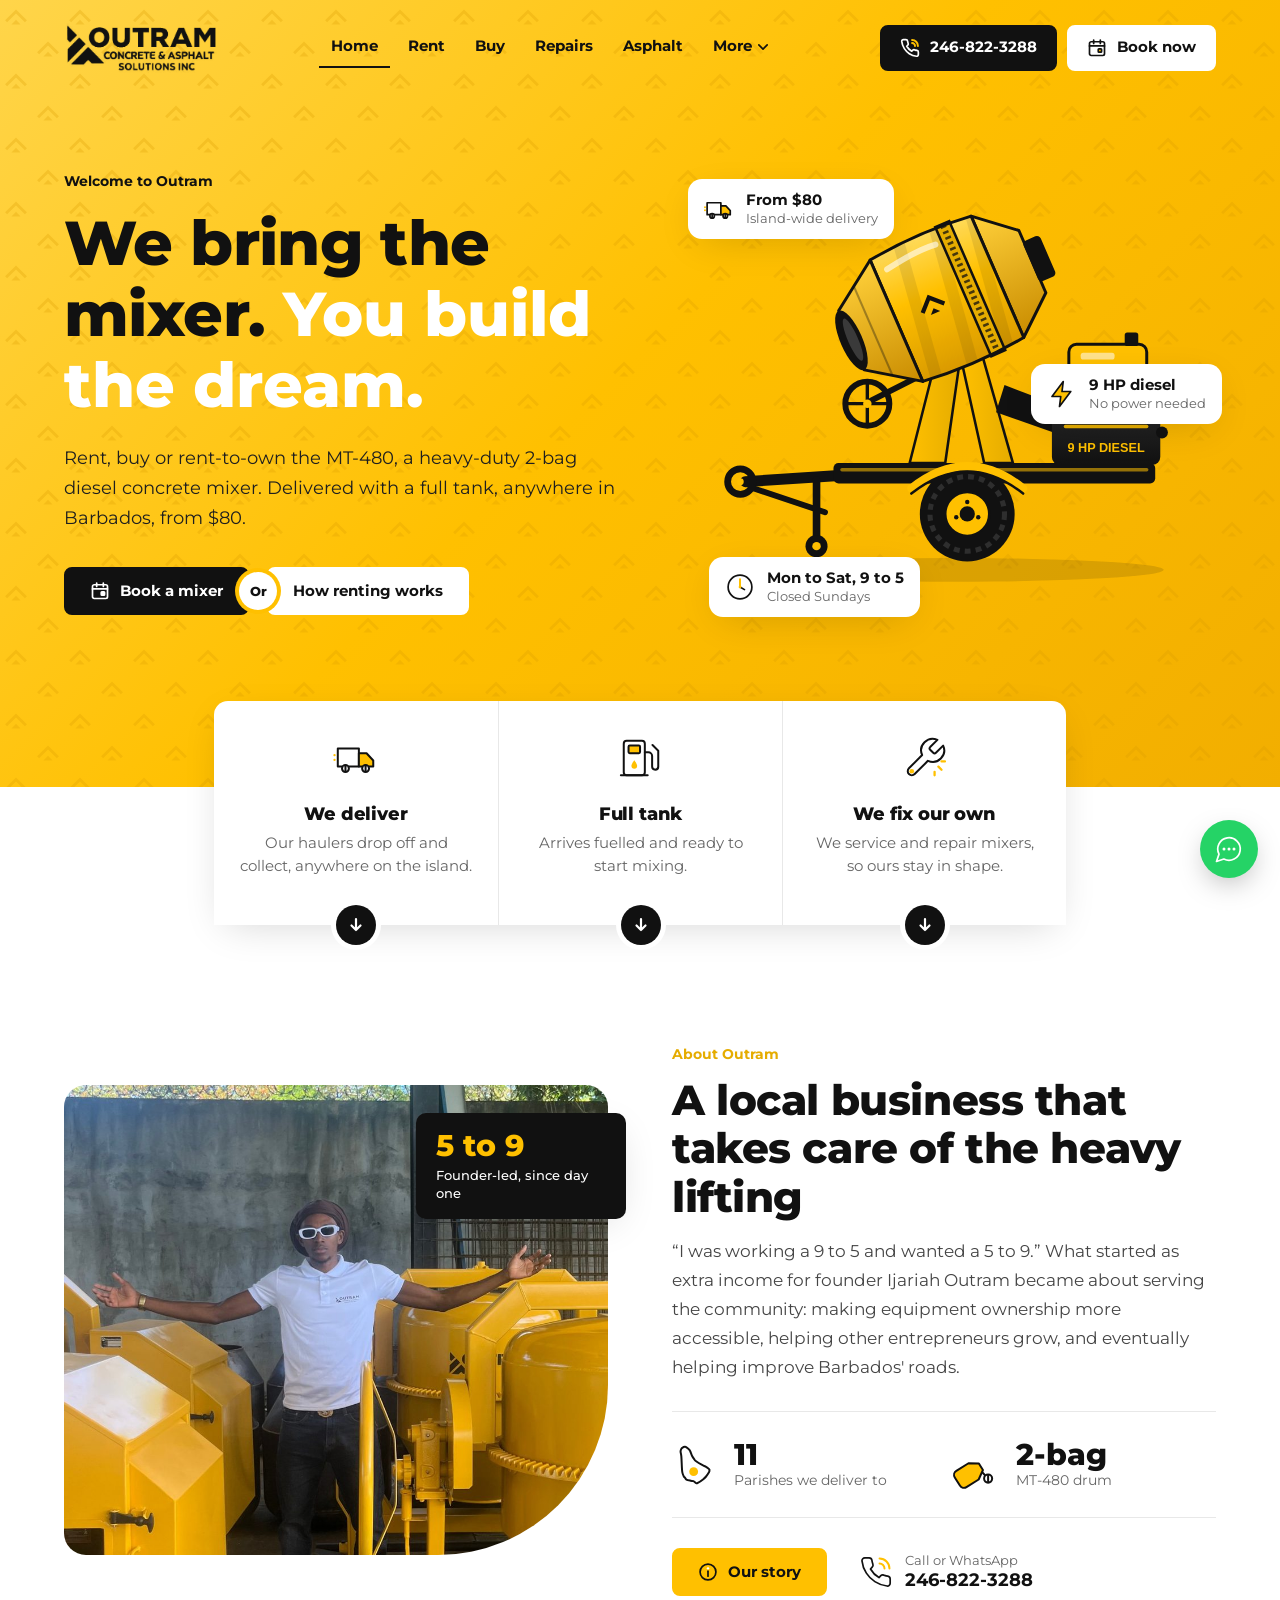
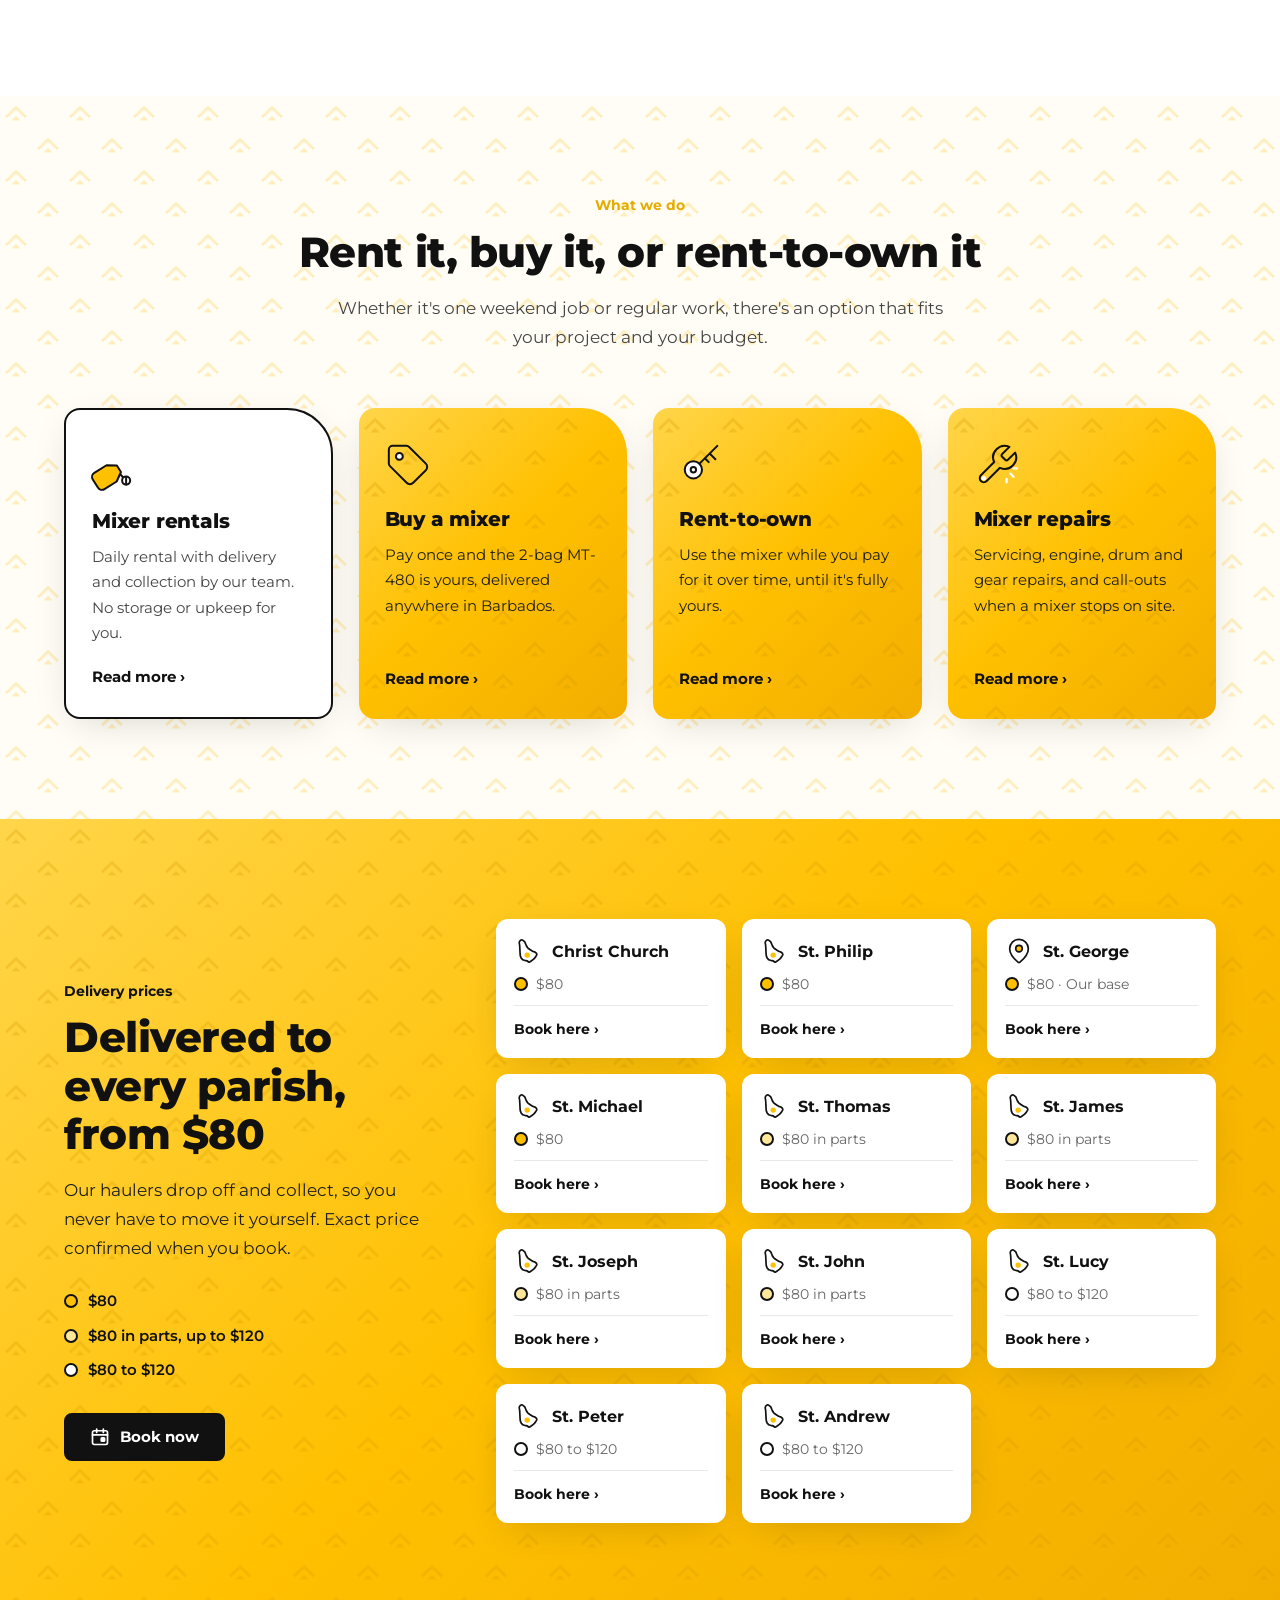
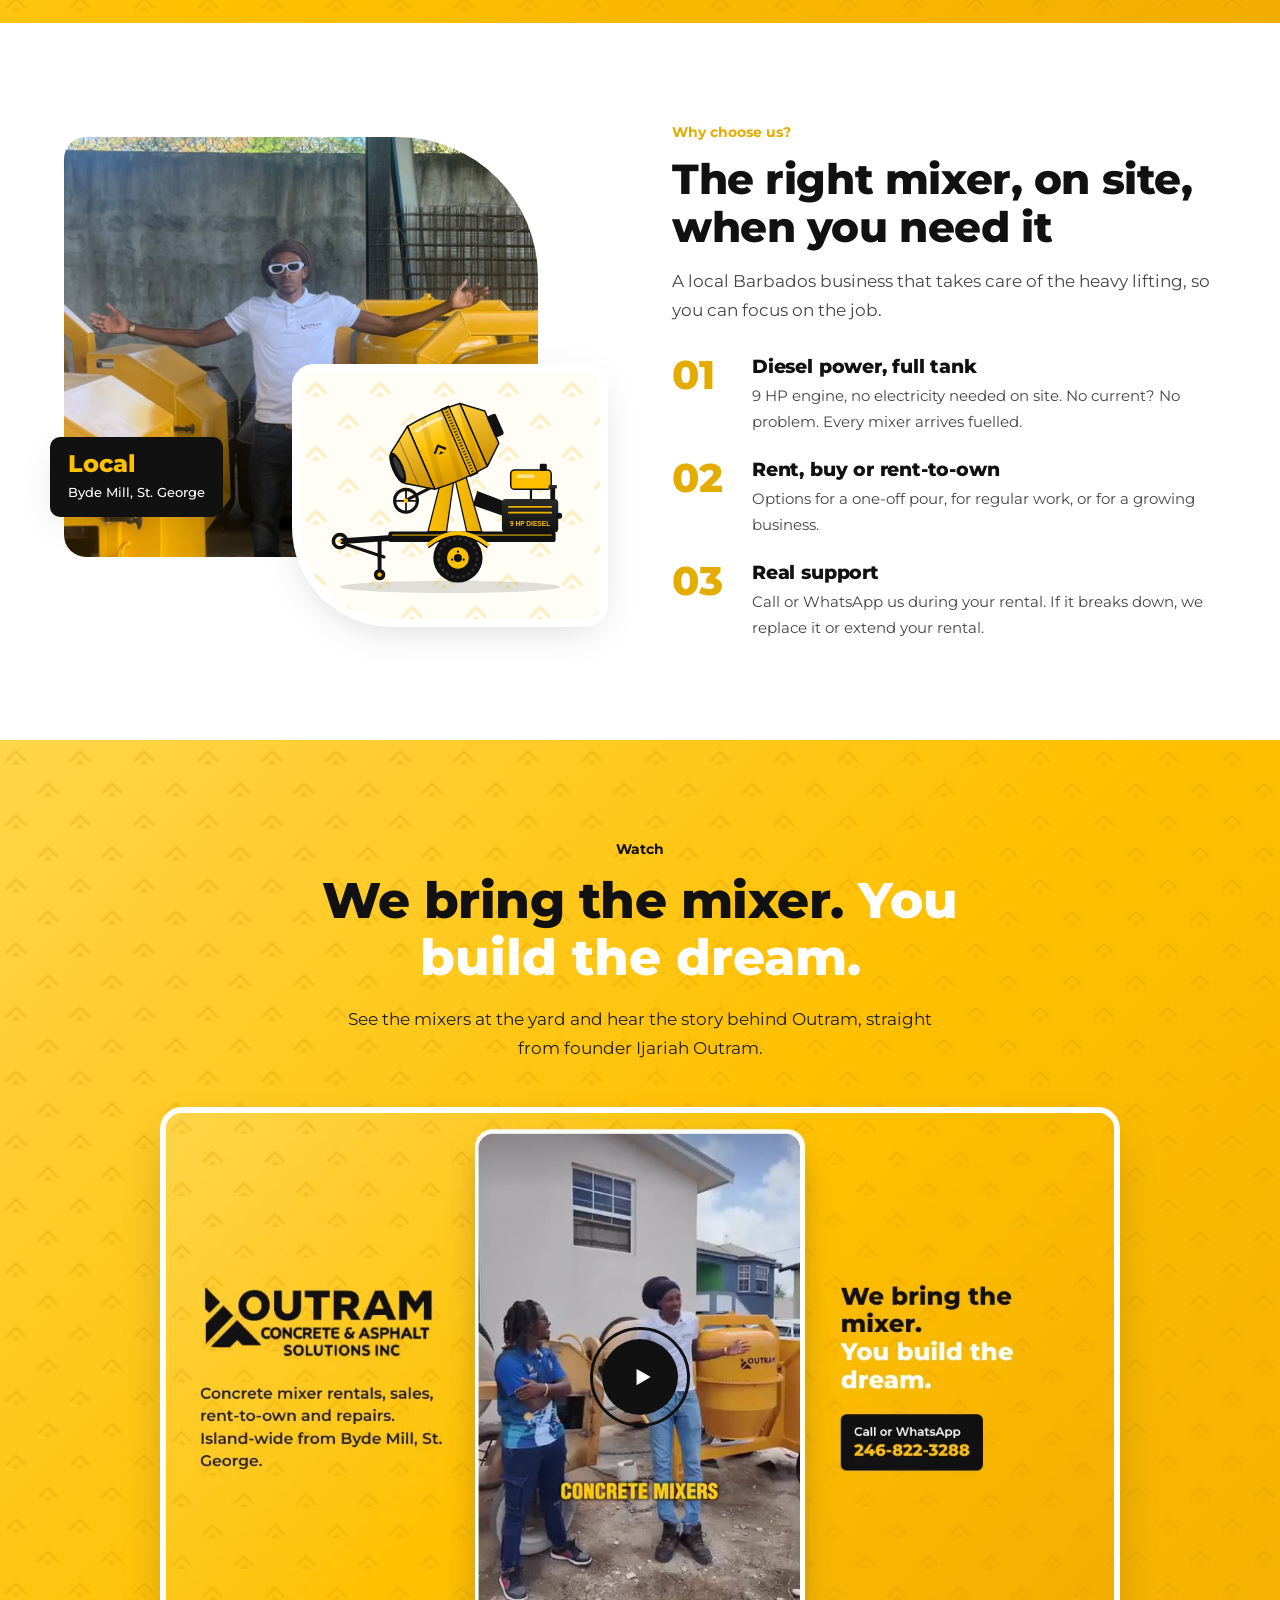
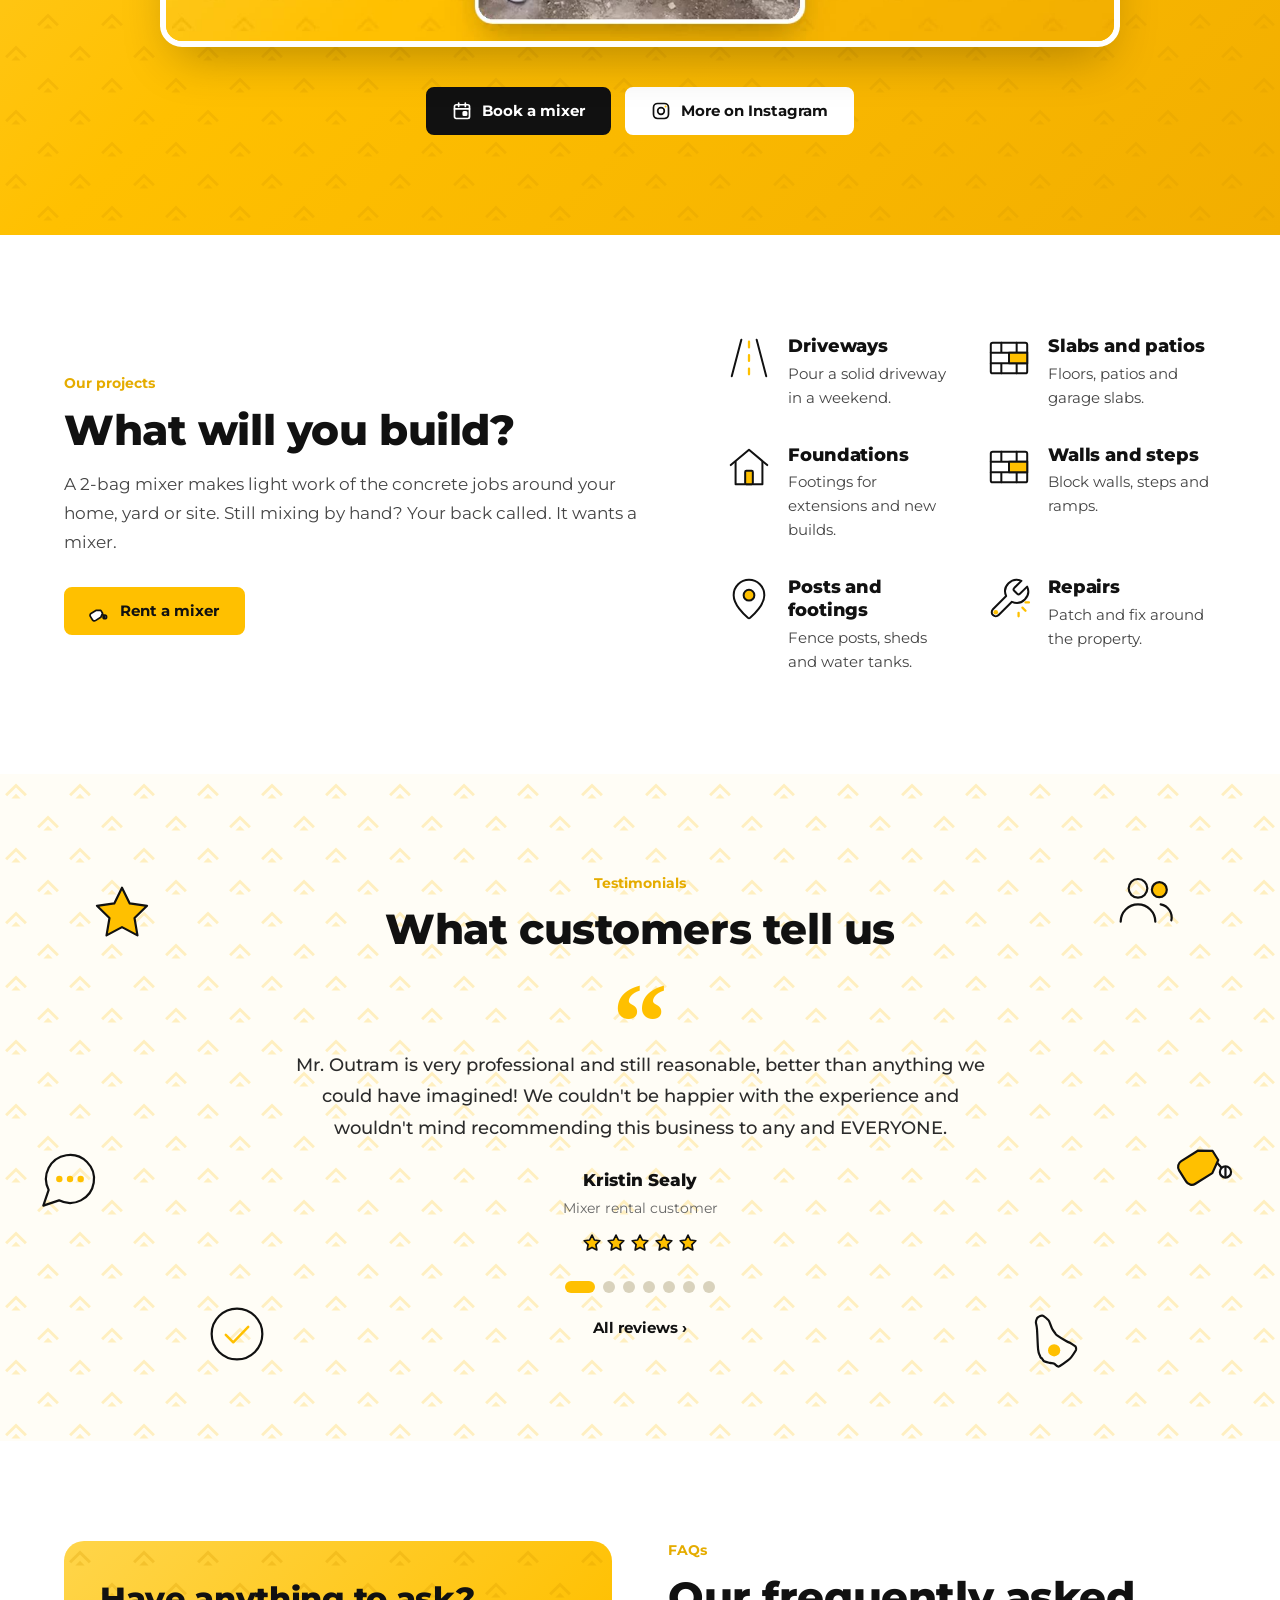
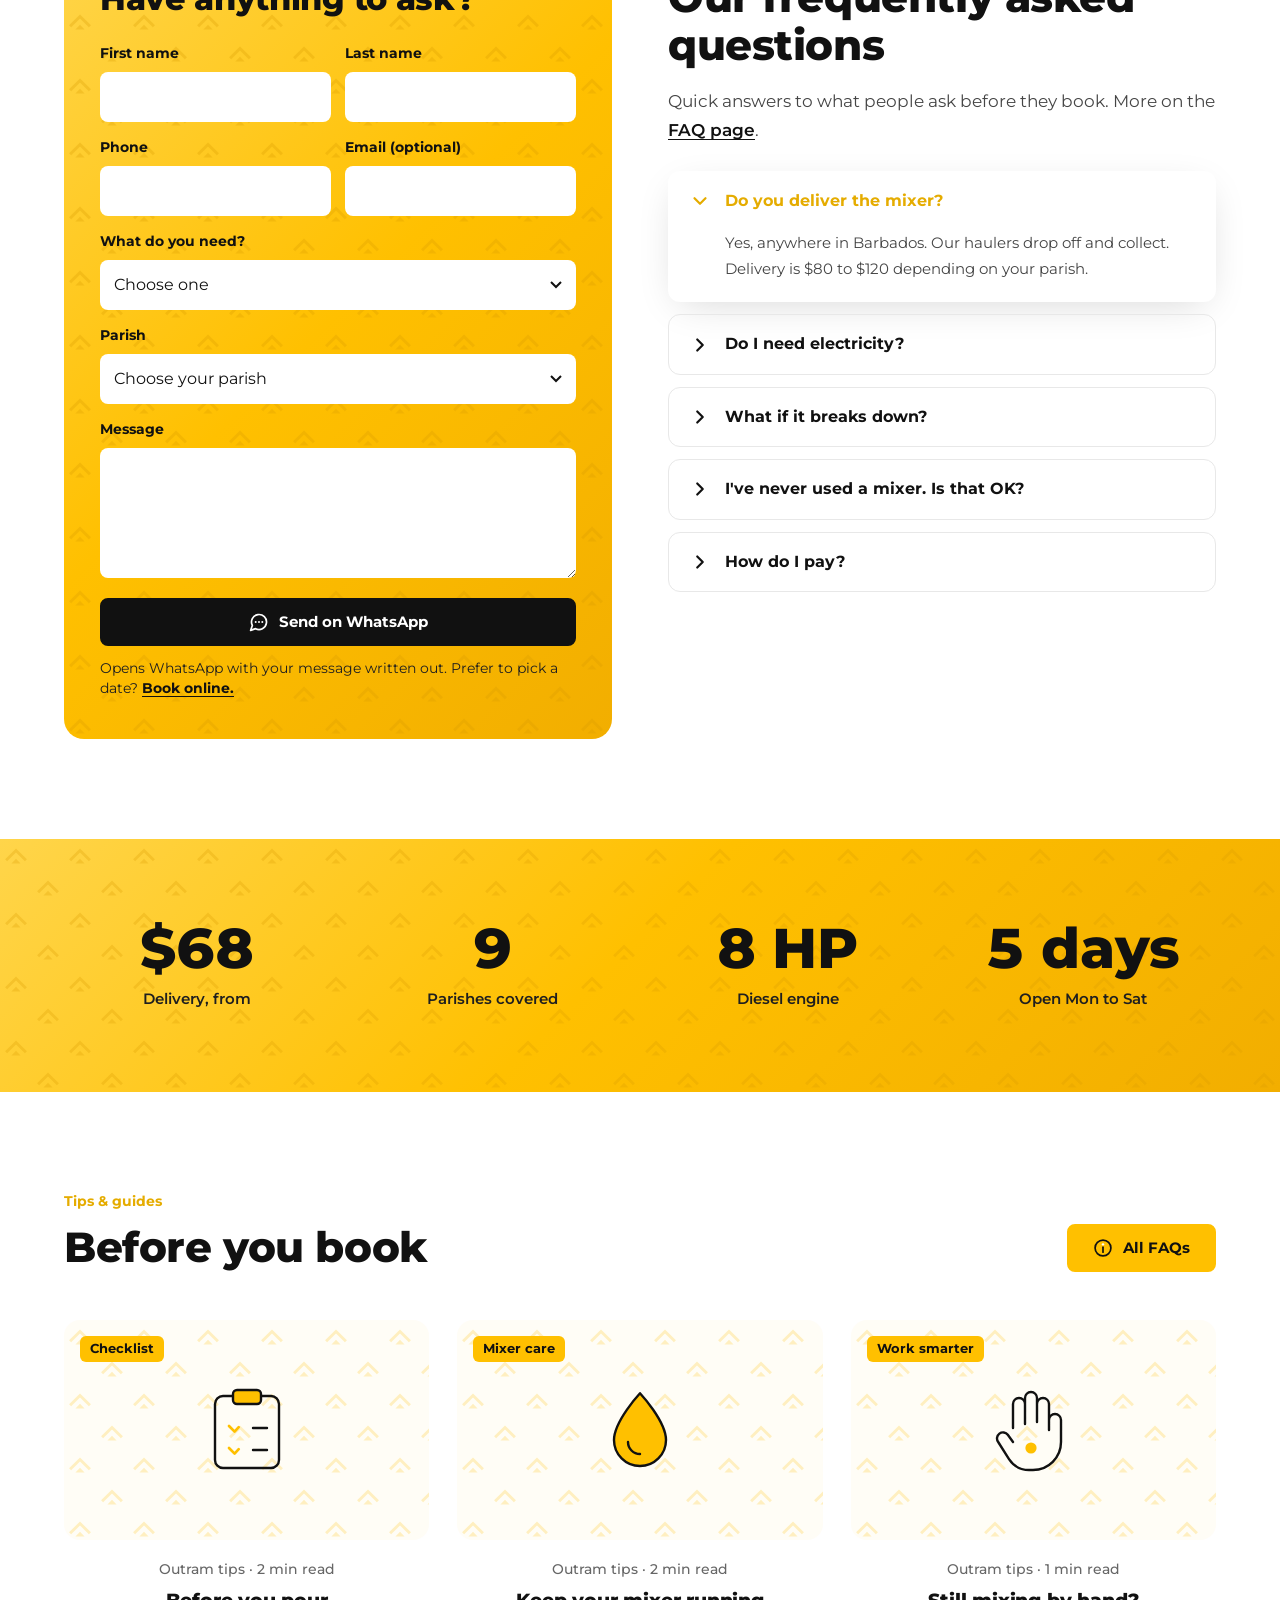
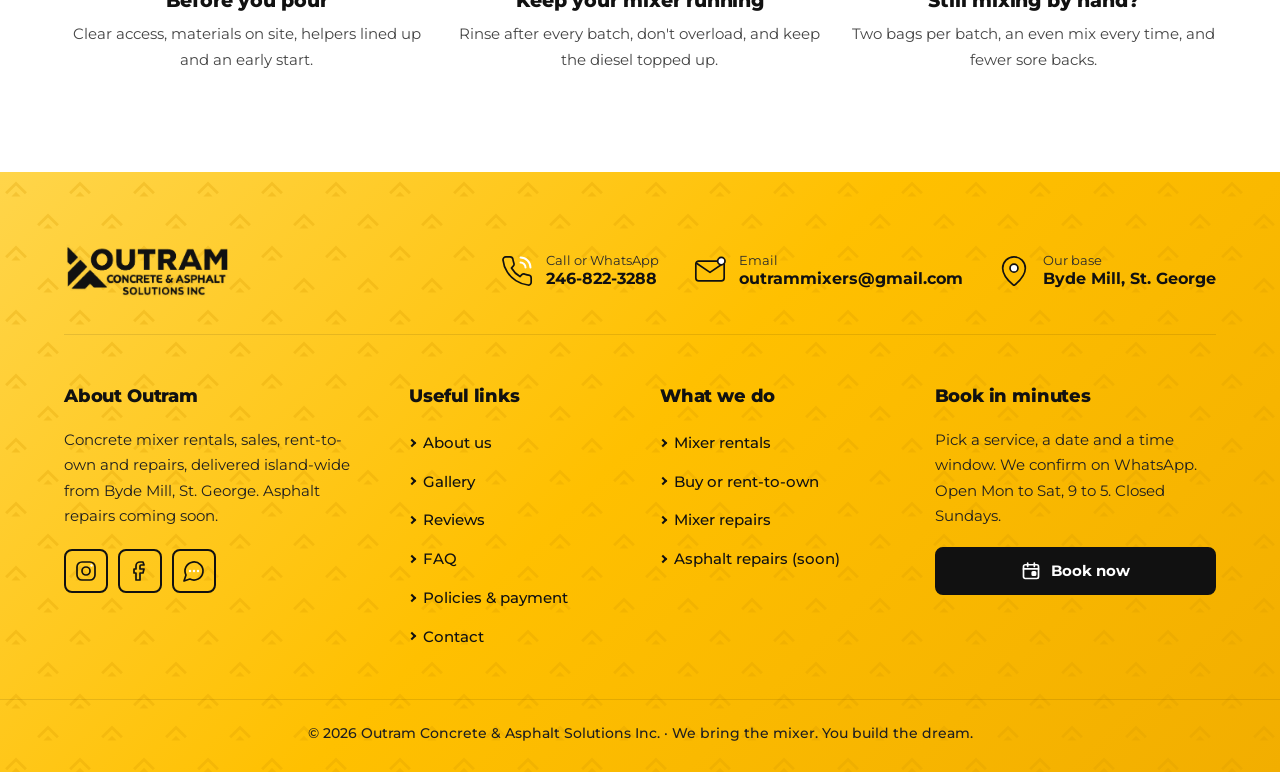
==== index.html @ df90be8c "Remove tab labels from homepage service cards Co-Authored-By: Claude Opus 5.5 <noreply@anthropic.com" ====
<!DOCTYPE html>
<html lang="en">
<head>
<meta charset="utf-8">
<meta name="viewport" content="width=device-width, initial-scale=1">
<title>Outram Concrete &amp; Asphalt Solutions | Concrete mixer rentals in Barbados</title>
<meta name="description" content="Rent, buy or rent-to-own a 2-bag 9 HP diesel concrete mixer, delivered anywhere in Barbados from $80. Mixer repairs and call-outs. Book online or WhatsApp 246-822-3288.">
<meta property="og:title" content="Outram Concrete &amp; Asphalt Solutions | Concrete mixer rentals in Barbados">
<meta property="og:description" content="Rent, buy or rent-to-own a 2-bag 9 HP diesel concrete mixer, delivered anywhere in Barbados from $80. Mixer repairs and call-outs. Book online or WhatsApp 246-822-3288.">
<meta property="og:type" content="website">
<meta property="og:image" content="founder.jpg">
<meta name="theme-color" content="#FFC000">
<link rel="icon" href="logo.png">
<link rel="preconnect" href="https://fonts.googleapis.com">
<link rel="preconnect" href="https://fonts.gstatic.com" crossorigin>
<link rel="stylesheet" href="https://fonts.googleapis.com/css2?family=Montserrat:wght@400;500;600;700;800&amp;display=swap">
<link rel="stylesheet" href="styles.css">
<script>document.documentElement.className+=" js";</script>
<script type="application/ld+json">{"@context": "https://schema.org", "@type": "LocalBusiness", "name": "Outram Concrete & Asphalt Solutions Inc", "alternateName": "Outram Mixer Rentals", "slogan": "We bring the mixer. You build the dream.", "founder": {"@type": "Person", "name": "Ijariah Outram"}, "description": "Outram Concrete & Asphalt Solutions Inc is a Barbados-based construction equipment company specialising in equipment sales, rentals, repairs and flexible rent-to-own opportunities.", "image": "founder.jpg", "logo": "logo.png", "telephone": "+1-246-822-3288", "email": "outrammixers@gmail.com", "address": {"@type": "PostalAddress", "streetAddress": "Byde Mill", "addressLocality": "St. George", "addressCountry": "BB"}, "openingHours": "Mo-Sa 09:00-17:00", "areaServed": {"@type": "Country", "name": "Barbados"}, "sameAs": ["https://www.instagram.com/outramconcreteandasphalt/", "https://www.facebook.com/p/Outram-Mixer-RentalsOutram-Mixer-Rentals-61550257255957/"]}</script>
</head>
<body>
<a class="skip" href="#main">Skip to content</a>
<header class="site-header">
  <div class="wrap">
    <a class="brand" href="index.html" aria-label="Outram Concrete &amp; Asphalt Solutions Inc, home">
      <img class="logo-gold" src="logo-black.png" width="811" height="282" alt="Outram Concrete &amp; Asphalt Solutions Inc">
      <img class="logo-white" src="logo-dark.png" width="811" height="282" alt="Outram Concrete &amp; Asphalt Solutions Inc">
    </a>
    <nav class="nav" id="site-nav" aria-label="Main">
      <ul>
        <li><a class="nav-link" href="index.html" aria-current="page">Home</a></li><li><a class="nav-link" href="rent.html">Rent</a></li><li><a class="nav-link" href="buy.html">Buy</a></li><li><a class="nav-link" href="maintenance.html">Repairs</a></li><li><a class="nav-link" href="pothole-repair.html">Asphalt</a></li><li><button class="nav-link more-btn" type="button" aria-expanded="false" aria-controls="more-menu">More <svg class="chev" viewBox="0 0 12 8" aria-hidden="true"><path d="M1 1.5l5 5 5-5" fill="none" stroke="currentColor" stroke-width="2" stroke-linecap="round" stroke-linejoin="round"/></svg></button><div class="dropdown" id="more-menu" hidden><a href="about.html">About us</a><a href="gallery.html">Gallery</a><a href="reviews.html">Reviews</a><a href="faq.html">FAQ</a><a href="policies.html">Policies &amp; payment</a><a href="contact.html">Contact</a></div></li>
      </ul>
    </nav>
    <div class="head-actions">
      <a class="btn btn-black btn-phone" href="tel:+12468223288" aria-label="Call 246-822-3288"><svg class="ai" viewBox="0 0 24 24" aria-hidden="true"><g class="a-ring"><path class="o" d="M22 16.9v3a2 2 0 0 1-2.2 2 19.8 19.8 0 0 1-8.6-3.1 19.5 19.5 0 0 1-6-6 19.8 19.8 0 0 1-3.1-8.7A2 2 0 0 1 4.1 2h3a2 2 0 0 1 2 1.7c.1 1 .4 1.9.7 2.8a2 2 0 0 1-.5 2.1L8.1 9.9a16 16 0 0 0 6 6l1.3-1.3a2 2 0 0 1 2.1-.4c.9.3 1.8.6 2.8.7a2 2 0 0 1 1.7 2z"/></g><path class="ys a-wave" d="M14.5 2.5a7 7 0 0 1 7 7M14.5 6a3.5 3.5 0 0 1 3.5 3.5"/></svg><span class="txt">246-822-3288</span></a>
      <a class="btn btn-white btn-book" href="booking.html"><svg class="ai" viewBox="0 0 24 24" aria-hidden="true"><rect class="o" x="3" y="4.5" width="18" height="16.5" rx="2"/><path class="o" d="M3 9.5h18M8 2.5v4M16 2.5v4"/><rect class="y a-pop" x="13.5" y="13" width="4" height="4" rx=".8"/></svg>Book now</a>
      <button class="burger" id="burger" type="button" aria-expanded="false" aria-controls="site-nav" aria-label="Open menu"><span></span><span></span><span></span></button>
    </div>
  </div>
</header>
<main id="main">

<section class="hero gold-surface">
  <div class="wrap hero-grid">
    <div>
      <span class="eyebrow">Welcome to Outram</span>
      <h1>We bring the mixer. <span class="white">You build the dream.</span></h1>
      <p class="lead">Rent, buy or rent-to-own the MT-480, a heavy-duty 2-bag diesel concrete mixer. Delivered with a full tank, anywhere in Barbados, from $80.</p>
      <div class="or-pair">
        <a class="btn btn-black" href="booking.html"><svg class="ai" viewBox="0 0 24 24" aria-hidden="true"><rect class="o" x="3" y="4.5" width="18" height="16.5" rx="2"/><path class="o" d="M3 9.5h18M8 2.5v4M16 2.5v4"/><rect class="y a-pop" x="13.5" y="13" width="4" height="4" rx=".8"/></svg>Book a mixer</a>
        <span class="or" aria-hidden="true">Or</span>
        <a class="btn btn-white" href="rent.html">How renting works</a>
      </div>
    </div>
    <div class="hero-art">
      <img class="art" src="mixer.svg" width="600" height="480" alt="Illustration of the yellow MT-480 two-bag diesel concrete mixer on its trailer">
      <div class="float-card fc1 on-white"><svg class="ai" viewBox="0 0 24 24" aria-hidden="true"><path class="o" d="M2.5 7h11v9.5h-11z"/><path class="y" d="M13.5 9.5h4l3.5 3.8v3.2h-7.5z"/><g class="a-spin"><circle class="o w" cx="6.5" cy="17.5" r="1.8"/><path class="o" d="M6.5 16.3v2.4000000000000004"/></g><g class="a-spin"><circle class="o w" cx="17" cy="17.5" r="1.8"/><path class="o" d="M17 16.3v2.4000000000000004"/></g><path class="ys a-speed" d="M.8 10.5h-.01M.8 13h-.01"/></svg><span><b>From $80</b><small>Island-wide delivery</small></span></div>
      <div class="float-card fc2 on-white"><svg class="ai" viewBox="0 0 24 24" aria-hidden="true"><path class="y a-flash" d="M13 2L4 14h7l-1 8 9-12h-7z"/></svg><span><b>9 HP diesel</b><small>No power needed</small></span></div>
      <div class="float-card fc3 on-white"><svg class="ai" viewBox="0 0 24 24" aria-hidden="true"><circle class="o" cx="12" cy="12" r="9.5"/><path class="ys a-hand" d="M12 12V5.8"/><path class="o a-hour" d="M12 12l3.6 2.1"/><circle class="yd" cx="12" cy="12" r="1.1"/></svg><span><b>Mon to Sat, 9 to 5</b><small>Closed Sundays</small></span></div>
    </div>
  </div>
</section>

<div class="boxes"><div class="boxes-row"><div class="box"><svg class="ai lg" viewBox="0 0 24 24" aria-hidden="true"><path class="o" d="M2.5 7h11v9.5h-11z"/><path class="y" d="M13.5 9.5h4l3.5 3.8v3.2h-7.5z"/><g class="a-spin"><circle class="o w" cx="6.5" cy="17.5" r="1.8"/><path class="o" d="M6.5 16.3v2.4000000000000004"/></g><g class="a-spin"><circle class="o w" cx="17" cy="17.5" r="1.8"/><path class="o" d="M17 16.3v2.4000000000000004"/></g><path class="ys a-speed" d="M.8 10.5h-.01M.8 13h-.01"/></svg><h3>We deliver</h3><p>Our haulers drop off and collect, anywhere on the island.</p><a class="box-arrow" href="#about" aria-label="Read more about Outram"><svg viewBox="0 0 16 16" aria-hidden="true"><path d="M8 2v11M3.5 8.5L8 13l4.5-4.5" fill="none" stroke="#fff" stroke-width="2.2" stroke-linecap="round" stroke-linejoin="round"/></svg></a></div><div class="box"><svg class="ai lg" viewBox="0 0 24 24" aria-hidden="true"><rect class="o" x="3" y="3" width="11" height="18" rx="1.5"/><rect class="y" x="5.5" y="5.5" width="6" height="4" rx=".6"/><path class="o" d="M14 9h1.8a2 2 0 0 1 2 2v5.5a1.6 1.6 0 0 0 3.2 0V8.2l-3-3"/><path class="o" d="M1.5 21h14"/><path class="yd a-drip" d="M8.5 13.2s-1.5 1.9-1.5 2.9a1.5 1.5 0 0 0 3 0c0-1-1.5-2.9-1.5-2.9z"/></svg><h3>Full tank</h3><p>Arrives fuelled and ready to start mixing.</p><a class="box-arrow" href="#about" aria-label="Read more about Outram"><svg viewBox="0 0 16 16" aria-hidden="true"><path d="M8 2v11M3.5 8.5L8 13l4.5-4.5" fill="none" stroke="#fff" stroke-width="2.2" stroke-linecap="round" stroke-linejoin="round"/></svg></a></div><div class="box"><svg class="ai lg" viewBox="0 0 24 24" aria-hidden="true"><g class="a-twist"><path class="o" d="M14.7 6.3a1 1 0 0 0 0 1.4l1.6 1.6a1 1 0 0 0 1.4 0l3.77-3.77a6 6 0 0 1-7.94 7.94l-6.91 6.91a2.12 2.12 0 0 1-3-3l6.91-6.91a6 6 0 0 1 7.94-7.94z"/><circle class="yd" cx="5.1" cy="18.9" r="1.2"/></g><path class="ys a-spark" d="M19 16.5l1.6 1.6M20.6 13.8h1.8M17 19.2v1.8"/></svg><h3>We fix our own</h3><p>We service and repair mixers, so ours stay in shape.</p><a class="box-arrow" href="#about" aria-label="Read more about Outram"><svg viewBox="0 0 16 16" aria-hidden="true"><path d="M8 2v11M3.5 8.5L8 13l4.5-4.5" fill="none" stroke="#fff" stroke-width="2.2" stroke-linecap="round" stroke-linejoin="round"/></svg></a></div></div></div>

<section class="section home-about" id="about">
  <div class="wrap split">
    <div class="photo reveal" role="img" aria-label="Founder Ijariah Outram standing between Outram's yellow concrete mixers at the yard">
      <div class="img-label"><span class="big">5 to 9</span><small>Founder-led, since day one</small></div>
    </div>
    <div class="reveal">
      <span class="eyebrow">About Outram</span>
      <h2>A local business that takes care of the heavy lifting</h2>
      <p class="lead">&ldquo;I was working a 9 to 5 and wanted a 5 to 9.&rdquo; What started as extra income for founder Ijariah Outram became about serving the community: making equipment ownership more accessible, helping other entrepreneurs grow, and eventually helping improve Barbados' roads.</p>
      <div class="mini-stats">
        <div class="mini-stat"><svg class="ai lg" viewBox="0 0 24 24" aria-hidden="true"><path class="o" d="M6.07 2.61C5.87 2.69 5.65 2.82 5.45 2.99C5.25 3.15 5.02 3.27 4.86 3.60C4.70 3.93 4.47 4.32 4.47 4.97C4.47 5.62 4.73 5.80 4.87 7.52C5.01 9.23 5.12 13.60 5.30 15.27C5.48 16.93 5.80 17.01 5.96 17.50C6.12 17.99 6.14 18.03 6.27 18.21C6.41 18.39 6.54 18.36 6.75 18.58C6.96 18.81 7.02 19.30 7.52 19.57C8.02 19.84 9.13 20.07 9.74 20.22C10.35 20.36 10.69 20.24 11.17 20.45C11.65 20.66 12.25 21.31 12.63 21.47C13.01 21.62 12.83 21.73 13.45 21.38C14.07 21.04 15.62 19.95 16.33 19.40C17.03 18.86 17.18 18.74 17.67 18.13C18.17 17.53 18.98 16.28 19.29 15.77C19.60 15.26 19.50 15.29 19.53 15.05C19.55 14.80 19.51 14.49 19.44 14.31C19.38 14.13 19.51 14.20 19.16 13.94C18.81 13.68 17.90 13.04 17.36 12.74C16.83 12.44 16.77 12.59 15.95 12.12C15.12 11.64 13.11 10.40 12.41 9.90C11.70 9.40 12.04 9.57 11.72 9.13C11.41 8.70 10.87 8.00 10.50 7.29C10.13 6.57 9.78 5.37 9.52 4.82C9.27 4.27 9.35 4.36 8.99 4.00C8.63 3.64 7.73 2.90 7.35 2.65C6.97 2.39 6.91 2.51 6.70 2.50C6.49 2.49 6.28 2.53 6.07 2.61Z"/><g class="a-pulse"><circle class="yd" cx="11.30" cy="15.48" r="2.3"/></g></svg><div><b>11</b><span>Parishes we deliver to</span></div></div>
        <div class="mini-stat"><svg class="ai lg" viewBox="0 0 24 24" aria-hidden="true"><path class="o" d="M9 15l-3 5.5M13.2 14l3.2 3.6"/><g class="a-churn"><g transform="rotate(-32 11 9.5)"><path class="y" d="M6.5 4.5h7.5l4.5 3v4l-4.5 3H6.5a2.5 2.5 0 0 1-2.5-2.5v-5a2.5 2.5 0 0 1 2.5-2.5z"/></g></g><g class="a-spin"><circle class="o w" cx="17.8" cy="19.1" r="2.1"/><path class="o" d="M17.8 17.6v3"/></g></svg><div><b>2-bag</b><span>MT-480 drum</span></div></div>
      </div>
      <div class="foot-row">
        <a class="btn btn-gold" href="about.html"><svg class="ai" viewBox="0 0 24 24" aria-hidden="true"><circle class="o" cx="12" cy="12" r="9.5"/><path class="o" d="M12 11v6"/><circle class="yd a-pulse" cx="12" cy="7.6" r="1.4"/></svg>Our story</a>
        <a class="call-block" href="https://wa.me/12468223288"><svg class="ai" viewBox="0 0 24 24" aria-hidden="true"><g class="a-ring"><path class="o" d="M22 16.9v3a2 2 0 0 1-2.2 2 19.8 19.8 0 0 1-8.6-3.1 19.5 19.5 0 0 1-6-6 19.8 19.8 0 0 1-3.1-8.7A2 2 0 0 1 4.1 2h3a2 2 0 0 1 2 1.7c.1 1 .4 1.9.7 2.8a2 2 0 0 1-.5 2.1L8.1 9.9a16 16 0 0 0 6 6l1.3-1.3a2 2 0 0 1 2.1-.4c.9.3 1.8.6 2.8.7a2 2 0 0 1 1.7 2z"/></g><path class="ys a-wave" d="M14.5 2.5a7 7 0 0 1 7 7M14.5 6a3.5 3.5 0 0 1 3.5 3.5"/></svg><span><small>Call or WhatsApp</small><b>246-822-3288</b></span></a>
      </div>
    </div>
  </div>
</section>

<section class="section cream">
  <div class="wrap">
    <div class="sec-head reveal">
      <span class="eyebrow">What we do</span>
      <h2>Rent it, buy it, or rent-to-own it</h2>
      <p class="lead">Whether it's one weekend job or regular work, there's an option that fits your project and your budget.</p>
    </div>
    <div class="tcards"><a class="tcard reveal hl" href="rent.html"><div class="tcard-body"><svg class="ai lg" viewBox="0 0 24 24" aria-hidden="true"><path class="o" d="M9 15l-3 5.5M13.2 14l3.2 3.6"/><g class="a-churn"><g transform="rotate(-32 11 9.5)"><path class="y" d="M6.5 4.5h7.5l4.5 3v4l-4.5 3H6.5a2.5 2.5 0 0 1-2.5-2.5v-5a2.5 2.5 0 0 1 2.5-2.5z"/></g></g><g class="a-spin"><circle class="o w" cx="17.8" cy="19.1" r="2.1"/><path class="o" d="M17.8 17.6v3"/></g></svg><h3>Mixer rentals</h3><p>Daily rental with delivery and collection by our team. No storage or upkeep for you.</p><span class="more-link">Read more &rsaquo;</span></div></a><a class="tcard reveal" href="buy.html"><div class="tcard-body gold-surface"><svg class="ai lg" viewBox="0 0 24 24" aria-hidden="true"><g class="a-swing"><path class="o" d="M12.6 2.6A2 2 0 0 0 11.2 2H4a2 2 0 0 0-2 2v7.2a2 2 0 0 0 .6 1.4l8.7 8.7a2.4 2.4 0 0 0 3.4 0l6.6-6.6a2.4 2.4 0 0 0 0-3.4z"/><circle class="y" cx="7.5" cy="7.5" r="1.8"/></g></svg><h3>Buy a mixer</h3><p>Pay once and the 2-bag MT-480 is yours, delivered anywhere in Barbados.</p><span class="more-link">Read more &rsaquo;</span></div></a><a class="tcard reveal" href="buy.html#rto"><div class="tcard-body gold-surface"><svg class="ai lg" viewBox="0 0 24 24" aria-hidden="true"><g class="a-twist"><circle class="y" cx="7.5" cy="14.5" r="4.5"/><circle class="o w" cx="7.5" cy="14.5" r="1.4"/><path class="o" d="M10.7 11.3L20 2M16 6l3 3M13.5 8.5l2 2"/></g></svg><h3>Rent-to-own</h3><p>Use the mixer while you pay for it over time, until it's fully yours.</p><span class="more-link">Read more &rsaquo;</span></div></a><a class="tcard reveal" href="maintenance.html"><div class="tcard-body gold-surface"><svg class="ai lg" viewBox="0 0 24 24" aria-hidden="true"><g class="a-twist"><path class="o" d="M14.7 6.3a1 1 0 0 0 0 1.4l1.6 1.6a1 1 0 0 0 1.4 0l3.77-3.77a6 6 0 0 1-7.94 7.94l-6.91 6.91a2.12 2.12 0 0 1-3-3l6.91-6.91a6 6 0 0 1 7.94-7.94z"/><circle class="yd" cx="5.1" cy="18.9" r="1.2"/></g><path class="ys a-spark" d="M19 16.5l1.6 1.6M20.6 13.8h1.8M17 19.2v1.8"/></svg><h3>Mixer repairs</h3><p>Servicing, engine, drum and gear repairs, and call-outs when a mixer stops on site.</p><span class="more-link">Read more &rsaquo;</span></div></a></div>
  </div>
</section>

<section class="parish-band gold-surface" id="delivery">
  <div class="wrap parish-grid-wrap">
    <div class="reveal">
      <span class="eyebrow">Delivery prices</span>
      <h2>Delivered to every parish, from $80</h2>
      <p class="lead">Our haulers drop off and collect, so you never have to move it yourself. Exact price confirmed when you book.</p>
      <ul class="key">
        <li><span class="dot d80" aria-hidden="true"></span>$80</li>
        <li><span class="dot dparts" aria-hidden="true"></span>$80 in parts, up to $120</li>
        <li><span class="dot dfar" aria-hidden="true"></span>$80 to $120</li>
      </ul>
      <a class="btn btn-black" href="booking.html"><svg class="ai" viewBox="0 0 24 24" aria-hidden="true"><rect class="o" x="3" y="4.5" width="18" height="16.5" rx="2"/><path class="o" d="M3 9.5h18M8 2.5v4M16 2.5v4"/><rect class="y a-pop" x="13.5" y="13" width="4" height="4" rx=".8"/></svg>Book now</a>
    </div>
    <div class="parishes"><div class="parish on-white reveal"><div class="parish-top"><svg class="ai" viewBox="0 0 24 24" aria-hidden="true"><path class="o" d="M6.07 2.61C5.87 2.69 5.65 2.82 5.45 2.99C5.25 3.15 5.02 3.27 4.86 3.60C4.70 3.93 4.47 4.32 4.47 4.97C4.47 5.62 4.73 5.80 4.87 7.52C5.01 9.23 5.12 13.60 5.30 15.27C5.48 16.93 5.80 17.01 5.96 17.50C6.12 17.99 6.14 18.03 6.27 18.21C6.41 18.39 6.54 18.36 6.75 18.58C6.96 18.81 7.02 19.30 7.52 19.57C8.02 19.84 9.13 20.07 9.74 20.22C10.35 20.36 10.69 20.24 11.17 20.45C11.65 20.66 12.25 21.31 12.63 21.47C13.01 21.62 12.83 21.73 13.45 21.38C14.07 21.04 15.62 19.95 16.33 19.40C17.03 18.86 17.18 18.74 17.67 18.13C18.17 17.53 18.98 16.28 19.29 15.77C19.60 15.26 19.50 15.29 19.53 15.05C19.55 14.80 19.51 14.49 19.44 14.31C19.38 14.13 19.51 14.20 19.16 13.94C18.81 13.68 17.90 13.04 17.36 12.74C16.83 12.44 16.77 12.59 15.95 12.12C15.12 11.64 13.11 10.40 12.41 9.90C11.70 9.40 12.04 9.57 11.72 9.13C11.41 8.70 10.87 8.00 10.50 7.29C10.13 6.57 9.78 5.37 9.52 4.82C9.27 4.27 9.35 4.36 8.99 4.00C8.63 3.64 7.73 2.90 7.35 2.65C6.97 2.39 6.91 2.51 6.70 2.50C6.49 2.49 6.28 2.53 6.07 2.61Z"/><g class="a-pulse"><circle class="yd" cx="11.30" cy="15.48" r="2.3"/></g></svg><b>Christ Church</b></div><div class="parish-meta"><span class="dot d80" aria-hidden="true"></span><span>$80</span></div><a href="booking.html?parish=Christ%20Church">Book here &rsaquo;<span class="sr-only"> for Christ Church</span></a></div><div class="parish on-white reveal"><div class="parish-top"><svg class="ai" viewBox="0 0 24 24" aria-hidden="true"><path class="o" d="M6.07 2.61C5.87 2.69 5.65 2.82 5.45 2.99C5.25 3.15 5.02 3.27 4.86 3.60C4.70 3.93 4.47 4.32 4.47 4.97C4.47 5.62 4.73 5.80 4.87 7.52C5.01 9.23 5.12 13.60 5.30 15.27C5.48 16.93 5.80 17.01 5.96 17.50C6.12 17.99 6.14 18.03 6.27 18.21C6.41 18.39 6.54 18.36 6.75 18.58C6.96 18.81 7.02 19.30 7.52 19.57C8.02 19.84 9.13 20.07 9.74 20.22C10.35 20.36 10.69 20.24 11.17 20.45C11.65 20.66 12.25 21.31 12.63 21.47C13.01 21.62 12.83 21.73 13.45 21.38C14.07 21.04 15.62 19.95 16.33 19.40C17.03 18.86 17.18 18.74 17.67 18.13C18.17 17.53 18.98 16.28 19.29 15.77C19.60 15.26 19.50 15.29 19.53 15.05C19.55 14.80 19.51 14.49 19.44 14.31C19.38 14.13 19.51 14.20 19.16 13.94C18.81 13.68 17.90 13.04 17.36 12.74C16.83 12.44 16.77 12.59 15.95 12.12C15.12 11.64 13.11 10.40 12.41 9.90C11.70 9.40 12.04 9.57 11.72 9.13C11.41 8.70 10.87 8.00 10.50 7.29C10.13 6.57 9.78 5.37 9.52 4.82C9.27 4.27 9.35 4.36 8.99 4.00C8.63 3.64 7.73 2.90 7.35 2.65C6.97 2.39 6.91 2.51 6.70 2.50C6.49 2.49 6.28 2.53 6.07 2.61Z"/><g class="a-pulse"><circle class="yd" cx="11.30" cy="15.48" r="2.3"/></g></svg><b>St. Philip</b></div><div class="parish-meta"><span class="dot d80" aria-hidden="true"></span><span>$80</span></div><a href="booking.html?parish=St.%20Philip">Book here &rsaquo;<span class="sr-only"> for St. Philip</span></a></div><div class="parish on-white reveal"><div class="parish-top"><svg class="ai" viewBox="0 0 24 24" aria-hidden="true"><g class="a-hop"><path class="o" d="M20 10c0 5-5.5 10.2-7.4 11.8a1 1 0 0 1-1.2 0C9.5 20.2 4 15 4 10a8 8 0 0 1 16 0"/><circle class="y" cx="12" cy="10" r="2.8"/></g></svg><b>St. George</b></div><div class="parish-meta"><span class="dot d80" aria-hidden="true"></span><span>$80 &middot; Our base</span></div><a href="booking.html?parish=St.%20George">Book here &rsaquo;<span class="sr-only"> for St. George</span></a></div><div class="parish on-white reveal"><div class="parish-top"><svg class="ai" viewBox="0 0 24 24" aria-hidden="true"><path class="o" d="M6.07 2.61C5.87 2.69 5.65 2.82 5.45 2.99C5.25 3.15 5.02 3.27 4.86 3.60C4.70 3.93 4.47 4.32 4.47 4.97C4.47 5.62 4.73 5.80 4.87 7.52C5.01 9.23 5.12 13.60 5.30 15.27C5.48 16.93 5.80 17.01 5.96 17.50C6.12 17.99 6.14 18.03 6.27 18.21C6.41 18.39 6.54 18.36 6.75 18.58C6.96 18.81 7.02 19.30 7.52 19.57C8.02 19.84 9.13 20.07 9.74 20.22C10.35 20.36 10.69 20.24 11.17 20.45C11.65 20.66 12.25 21.31 12.63 21.47C13.01 21.62 12.83 21.73 13.45 21.38C14.07 21.04 15.62 19.95 16.33 19.40C17.03 18.86 17.18 18.74 17.67 18.13C18.17 17.53 18.98 16.28 19.29 15.77C19.60 15.26 19.50 15.29 19.53 15.05C19.55 14.80 19.51 14.49 19.44 14.31C19.38 14.13 19.51 14.20 19.16 13.94C18.81 13.68 17.90 13.04 17.36 12.74C16.83 12.44 16.77 12.59 15.95 12.12C15.12 11.64 13.11 10.40 12.41 9.90C11.70 9.40 12.04 9.57 11.72 9.13C11.41 8.70 10.87 8.00 10.50 7.29C10.13 6.57 9.78 5.37 9.52 4.82C9.27 4.27 9.35 4.36 8.99 4.00C8.63 3.64 7.73 2.90 7.35 2.65C6.97 2.39 6.91 2.51 6.70 2.50C6.49 2.49 6.28 2.53 6.07 2.61Z"/><g class="a-pulse"><circle class="yd" cx="11.30" cy="15.48" r="2.3"/></g></svg><b>St. Michael</b></div><div class="parish-meta"><span class="dot d80" aria-hidden="true"></span><span>$80</span></div><a href="booking.html?parish=St.%20Michael">Book here &rsaquo;<span class="sr-only"> for St. Michael</span></a></div><div class="parish on-white reveal"><div class="parish-top"><svg class="ai" viewBox="0 0 24 24" aria-hidden="true"><path class="o" d="M6.07 2.61C5.87 2.69 5.65 2.82 5.45 2.99C5.25 3.15 5.02 3.27 4.86 3.60C4.70 3.93 4.47 4.32 4.47 4.97C4.47 5.62 4.73 5.80 4.87 7.52C5.01 9.23 5.12 13.60 5.30 15.27C5.48 16.93 5.80 17.01 5.96 17.50C6.12 17.99 6.14 18.03 6.27 18.21C6.41 18.39 6.54 18.36 6.75 18.58C6.96 18.81 7.02 19.30 7.52 19.57C8.02 19.84 9.13 20.07 9.74 20.22C10.35 20.36 10.69 20.24 11.17 20.45C11.65 20.66 12.25 21.31 12.63 21.47C13.01 21.62 12.83 21.73 13.45 21.38C14.07 21.04 15.62 19.95 16.33 19.40C17.03 18.86 17.18 18.74 17.67 18.13C18.17 17.53 18.98 16.28 19.29 15.77C19.60 15.26 19.50 15.29 19.53 15.05C19.55 14.80 19.51 14.49 19.44 14.31C19.38 14.13 19.51 14.20 19.16 13.94C18.81 13.68 17.90 13.04 17.36 12.74C16.83 12.44 16.77 12.59 15.95 12.12C15.12 11.64 13.11 10.40 12.41 9.90C11.70 9.40 12.04 9.57 11.72 9.13C11.41 8.70 10.87 8.00 10.50 7.29C10.13 6.57 9.78 5.37 9.52 4.82C9.27 4.27 9.35 4.36 8.99 4.00C8.63 3.64 7.73 2.90 7.35 2.65C6.97 2.39 6.91 2.51 6.70 2.50C6.49 2.49 6.28 2.53 6.07 2.61Z"/><g class="a-pulse"><circle class="yd" cx="11.30" cy="15.48" r="2.3"/></g></svg><b>St. Thomas</b></div><div class="parish-meta"><span class="dot dparts" aria-hidden="true"></span><span>$80 in parts</span></div><a href="booking.html?parish=St.%20Thomas">Book here &rsaquo;<span class="sr-only"> for St. Thomas</span></a></div><div class="parish on-white reveal"><div class="parish-top"><svg class="ai" viewBox="0 0 24 24" aria-hidden="true"><path class="o" d="M6.07 2.61C5.87 2.69 5.65 2.82 5.45 2.99C5.25 3.15 5.02 3.27 4.86 3.60C4.70 3.93 4.47 4.32 4.47 4.97C4.47 5.62 4.73 5.80 4.87 7.52C5.01 9.23 5.12 13.60 5.30 15.27C5.48 16.93 5.80 17.01 5.96 17.50C6.12 17.99 6.14 18.03 6.27 18.21C6.41 18.39 6.54 18.36 6.75 18.58C6.96 18.81 7.02 19.30 7.52 19.57C8.02 19.84 9.13 20.07 9.74 20.22C10.35 20.36 10.69 20.24 11.17 20.45C11.65 20.66 12.25 21.31 12.63 21.47C13.01 21.62 12.83 21.73 13.45 21.38C14.07 21.04 15.62 19.95 16.33 19.40C17.03 18.86 17.18 18.74 17.67 18.13C18.17 17.53 18.98 16.28 19.29 15.77C19.60 15.26 19.50 15.29 19.53 15.05C19.55 14.80 19.51 14.49 19.44 14.31C19.38 14.13 19.51 14.20 19.16 13.94C18.81 13.68 17.90 13.04 17.36 12.74C16.83 12.44 16.77 12.59 15.95 12.12C15.12 11.64 13.11 10.40 12.41 9.90C11.70 9.40 12.04 9.57 11.72 9.13C11.41 8.70 10.87 8.00 10.50 7.29C10.13 6.57 9.78 5.37 9.52 4.82C9.27 4.27 9.35 4.36 8.99 4.00C8.63 3.64 7.73 2.90 7.35 2.65C6.97 2.39 6.91 2.51 6.70 2.50C6.49 2.49 6.28 2.53 6.07 2.61Z"/><g class="a-pulse"><circle class="yd" cx="11.30" cy="15.48" r="2.3"/></g></svg><b>St. James</b></div><div class="parish-meta"><span class="dot dparts" aria-hidden="true"></span><span>$80 in parts</span></div><a href="booking.html?parish=St.%20James">Book here &rsaquo;<span class="sr-only"> for St. James</span></a></div><div class="parish on-white reveal"><div class="parish-top"><svg class="ai" viewBox="0 0 24 24" aria-hidden="true"><path class="o" d="M6.07 2.61C5.87 2.69 5.65 2.82 5.45 2.99C5.25 3.15 5.02 3.27 4.86 3.60C4.70 3.93 4.47 4.32 4.47 4.97C4.47 5.62 4.73 5.80 4.87 7.52C5.01 9.23 5.12 13.60 5.30 15.27C5.48 16.93 5.80 17.01 5.96 17.50C6.12 17.99 6.14 18.03 6.27 18.21C6.41 18.39 6.54 18.36 6.75 18.58C6.96 18.81 7.02 19.30 7.52 19.57C8.02 19.84 9.13 20.07 9.74 20.22C10.35 20.36 10.69 20.24 11.17 20.45C11.65 20.66 12.25 21.31 12.63 21.47C13.01 21.62 12.83 21.73 13.45 21.38C14.07 21.04 15.62 19.95 16.33 19.40C17.03 18.86 17.18 18.74 17.67 18.13C18.17 17.53 18.98 16.28 19.29 15.77C19.60 15.26 19.50 15.29 19.53 15.05C19.55 14.80 19.51 14.49 19.44 14.31C19.38 14.13 19.51 14.20 19.16 13.94C18.81 13.68 17.90 13.04 17.36 12.74C16.83 12.44 16.77 12.59 15.95 12.12C15.12 11.64 13.11 10.40 12.41 9.90C11.70 9.40 12.04 9.57 11.72 9.13C11.41 8.70 10.87 8.00 10.50 7.29C10.13 6.57 9.78 5.37 9.52 4.82C9.27 4.27 9.35 4.36 8.99 4.00C8.63 3.64 7.73 2.90 7.35 2.65C6.97 2.39 6.91 2.51 6.70 2.50C6.49 2.49 6.28 2.53 6.07 2.61Z"/><g class="a-pulse"><circle class="yd" cx="11.30" cy="15.48" r="2.3"/></g></svg><b>St. Joseph</b></div><div class="parish-meta"><span class="dot dparts" aria-hidden="true"></span><span>$80 in parts</span></div><a href="booking.html?parish=St.%20Joseph">Book here &rsaquo;<span class="sr-only"> for St. Joseph</span></a></div><div class="parish on-white reveal"><div class="parish-top"><svg class="ai" viewBox="0 0 24 24" aria-hidden="true"><path class="o" d="M6.07 2.61C5.87 2.69 5.65 2.82 5.45 2.99C5.25 3.15 5.02 3.27 4.86 3.60C4.70 3.93 4.47 4.32 4.47 4.97C4.47 5.62 4.73 5.80 4.87 7.52C5.01 9.23 5.12 13.60 5.30 15.27C5.48 16.93 5.80 17.01 5.96 17.50C6.12 17.99 6.14 18.03 6.27 18.21C6.41 18.39 6.54 18.36 6.75 18.58C6.96 18.81 7.02 19.30 7.52 19.57C8.02 19.84 9.13 20.07 9.74 20.22C10.35 20.36 10.69 20.24 11.17 20.45C11.65 20.66 12.25 21.31 12.63 21.47C13.01 21.62 12.83 21.73 13.45 21.38C14.07 21.04 15.62 19.95 16.33 19.40C17.03 18.86 17.18 18.74 17.67 18.13C18.17 17.53 18.98 16.28 19.29 15.77C19.60 15.26 19.50 15.29 19.53 15.05C19.55 14.80 19.51 14.49 19.44 14.31C19.38 14.13 19.51 14.20 19.16 13.94C18.81 13.68 17.90 13.04 17.36 12.74C16.83 12.44 16.77 12.59 15.95 12.12C15.12 11.64 13.11 10.40 12.41 9.90C11.70 9.40 12.04 9.57 11.72 9.13C11.41 8.70 10.87 8.00 10.50 7.29C10.13 6.57 9.78 5.37 9.52 4.82C9.27 4.27 9.35 4.36 8.99 4.00C8.63 3.64 7.73 2.90 7.35 2.65C6.97 2.39 6.91 2.51 6.70 2.50C6.49 2.49 6.28 2.53 6.07 2.61Z"/><g class="a-pulse"><circle class="yd" cx="11.30" cy="15.48" r="2.3"/></g></svg><b>St. John</b></div><div class="parish-meta"><span class="dot dparts" aria-hidden="true"></span><span>$80 in parts</span></div><a href="booking.html?parish=St.%20John">Book here &rsaquo;<span class="sr-only"> for St. John</span></a></div><div class="parish on-white reveal"><div class="parish-top"><svg class="ai" viewBox="0 0 24 24" aria-hidden="true"><path class="o" d="M6.07 2.61C5.87 2.69 5.65 2.82 5.45 2.99C5.25 3.15 5.02 3.27 4.86 3.60C4.70 3.93 4.47 4.32 4.47 4.97C4.47 5.62 4.73 5.80 4.87 7.52C5.01 9.23 5.12 13.60 5.30 15.27C5.48 16.93 5.80 17.01 5.96 17.50C6.12 17.99 6.14 18.03 6.27 18.21C6.41 18.39 6.54 18.36 6.75 18.58C6.96 18.81 7.02 19.30 7.52 19.57C8.02 19.84 9.13 20.07 9.74 20.22C10.35 20.36 10.69 20.24 11.17 20.45C11.65 20.66 12.25 21.31 12.63 21.47C13.01 21.62 12.83 21.73 13.45 21.38C14.07 21.04 15.62 19.95 16.33 19.40C17.03 18.86 17.18 18.74 17.67 18.13C18.17 17.53 18.98 16.28 19.29 15.77C19.60 15.26 19.50 15.29 19.53 15.05C19.55 14.80 19.51 14.49 19.44 14.31C19.38 14.13 19.51 14.20 19.16 13.94C18.81 13.68 17.90 13.04 17.36 12.74C16.83 12.44 16.77 12.59 15.95 12.12C15.12 11.64 13.11 10.40 12.41 9.90C11.70 9.40 12.04 9.57 11.72 9.13C11.41 8.70 10.87 8.00 10.50 7.29C10.13 6.57 9.78 5.37 9.52 4.82C9.27 4.27 9.35 4.36 8.99 4.00C8.63 3.64 7.73 2.90 7.35 2.65C6.97 2.39 6.91 2.51 6.70 2.50C6.49 2.49 6.28 2.53 6.07 2.61Z"/><g class="a-pulse"><circle class="yd" cx="11.30" cy="15.48" r="2.3"/></g></svg><b>St. Lucy</b></div><div class="parish-meta"><span class="dot dfar" aria-hidden="true"></span><span>$80 to $120</span></div><a href="booking.html?parish=St.%20Lucy">Book here &rsaquo;<span class="sr-only"> for St. Lucy</span></a></div><div class="parish on-white reveal"><div class="parish-top"><svg class="ai" viewBox="0 0 24 24" aria-hidden="true"><path class="o" d="M6.07 2.61C5.87 2.69 5.65 2.82 5.45 2.99C5.25 3.15 5.02 3.27 4.86 3.60C4.70 3.93 4.47 4.32 4.47 4.97C4.47 5.62 4.73 5.80 4.87 7.52C5.01 9.23 5.12 13.60 5.30 15.27C5.48 16.93 5.80 17.01 5.96 17.50C6.12 17.99 6.14 18.03 6.27 18.21C6.41 18.39 6.54 18.36 6.75 18.58C6.96 18.81 7.02 19.30 7.52 19.57C8.02 19.84 9.13 20.07 9.74 20.22C10.35 20.36 10.69 20.24 11.17 20.45C11.65 20.66 12.25 21.31 12.63 21.47C13.01 21.62 12.83 21.73 13.45 21.38C14.07 21.04 15.62 19.95 16.33 19.40C17.03 18.86 17.18 18.74 17.67 18.13C18.17 17.53 18.98 16.28 19.29 15.77C19.60 15.26 19.50 15.29 19.53 15.05C19.55 14.80 19.51 14.49 19.44 14.31C19.38 14.13 19.51 14.20 19.16 13.94C18.81 13.68 17.90 13.04 17.36 12.74C16.83 12.44 16.77 12.59 15.95 12.12C15.12 11.64 13.11 10.40 12.41 9.90C11.70 9.40 12.04 9.57 11.72 9.13C11.41 8.70 10.87 8.00 10.50 7.29C10.13 6.57 9.78 5.37 9.52 4.82C9.27 4.27 9.35 4.36 8.99 4.00C8.63 3.64 7.73 2.90 7.35 2.65C6.97 2.39 6.91 2.51 6.70 2.50C6.49 2.49 6.28 2.53 6.07 2.61Z"/><g class="a-pulse"><circle class="yd" cx="11.30" cy="15.48" r="2.3"/></g></svg><b>St. Peter</b></div><div class="parish-meta"><span class="dot dfar" aria-hidden="true"></span><span>$80 to $120</span></div><a href="booking.html?parish=St.%20Peter">Book here &rsaquo;<span class="sr-only"> for St. Peter</span></a></div><div class="parish on-white reveal"><div class="parish-top"><svg class="ai" viewBox="0 0 24 24" aria-hidden="true"><path class="o" d="M6.07 2.61C5.87 2.69 5.65 2.82 5.45 2.99C5.25 3.15 5.02 3.27 4.86 3.60C4.70 3.93 4.47 4.32 4.47 4.97C4.47 5.62 4.73 5.80 4.87 7.52C5.01 9.23 5.12 13.60 5.30 15.27C5.48 16.93 5.80 17.01 5.96 17.50C6.12 17.99 6.14 18.03 6.27 18.21C6.41 18.39 6.54 18.36 6.75 18.58C6.96 18.81 7.02 19.30 7.52 19.57C8.02 19.84 9.13 20.07 9.74 20.22C10.35 20.36 10.69 20.24 11.17 20.45C11.65 20.66 12.25 21.31 12.63 21.47C13.01 21.62 12.83 21.73 13.45 21.38C14.07 21.04 15.62 19.95 16.33 19.40C17.03 18.86 17.18 18.74 17.67 18.13C18.17 17.53 18.98 16.28 19.29 15.77C19.60 15.26 19.50 15.29 19.53 15.05C19.55 14.80 19.51 14.49 19.44 14.31C19.38 14.13 19.51 14.20 19.16 13.94C18.81 13.68 17.90 13.04 17.36 12.74C16.83 12.44 16.77 12.59 15.95 12.12C15.12 11.64 13.11 10.40 12.41 9.90C11.70 9.40 12.04 9.57 11.72 9.13C11.41 8.70 10.87 8.00 10.50 7.29C10.13 6.57 9.78 5.37 9.52 4.82C9.27 4.27 9.35 4.36 8.99 4.00C8.63 3.64 7.73 2.90 7.35 2.65C6.97 2.39 6.91 2.51 6.70 2.50C6.49 2.49 6.28 2.53 6.07 2.61Z"/><g class="a-pulse"><circle class="yd" cx="11.30" cy="15.48" r="2.3"/></g></svg><b>St. Andrew</b></div><div class="parish-meta"><span class="dot dfar" aria-hidden="true"></span><span>$80 to $120</span></div><a href="booking.html?parish=St.%20Andrew">Book here &rsaquo;<span class="sr-only"> for St. Andrew</span></a></div></div>
  </div>
</section>

<section class="section">
  <div class="wrap split">
    <div class="collage reveal">
      <div class="collage-main" role="img" aria-label="Ijariah Outram with the Outram mixer fleet at Byde Mill"></div>
      <div class="collage-sub cream"><img src="mixer.svg" width="600" height="480" alt=""></div>
      <div class="collage-label"><span class="big">Local</span><small>Byde Mill, St. George</small></div>
    </div>
    <div class="reveal">
      <span class="eyebrow">Why choose us?</span>
      <h2>The right mixer, on site, when you need it</h2>
      <p class="lead">A local Barbados business that takes care of the heavy lifting, so you can focus on the job.</p>
      <ol class="numlist">
        <li><span class="n">01</span><div><h3>Diesel power, full tank</h3><p>9 HP engine, no electricity needed on site. No current? No problem. Every mixer arrives fuelled.</p></div></li>
        <li><span class="n">02</span><div><h3>Rent, buy or rent-to-own</h3><p>Options for a one-off pour, for regular work, or for a growing business.</p></div></li>
        <li><span class="n">03</span><div><h3>Real support</h3><p>Call or WhatsApp us during your rental. If it breaks down, we replace it or extend your rental.</p></div></li>
      </ol>
    </div>
  </div>
</section>

<section class="video-band gold-surface" id="watch">
  <div class="wrap">
    <div class="sec-head reveal">
      <span class="eyebrow">Watch</span>
      <h2>We bring the mixer. <span class="white">You build the dream.</span></h2>
      <p class="lead">See the mixers at the yard and hear the story behind Outram, straight from founder Ijariah Outram.</p>
    </div>
    <div class="vid-wrap reveal">
      <video src="outram-intro.mp4" poster="outram-video-poster.jpg" width="1280" height="720" preload="none" playsinline aria-label="Outram video: founder Ijariah Outram talks about the business with the mixers at the yard"></video>
      <button class="vplay" type="button" aria-label="Play the Outram video"><svg viewBox="0 0 24 24" aria-hidden="true"><path d="M7 4.5v15l13-7.5z" fill="#fff"/></svg></button>
    </div>
    <div class="btn-row">
      <a class="btn btn-black" href="booking.html"><svg class="ai" viewBox="0 0 24 24" aria-hidden="true"><rect class="o" x="3" y="4.5" width="18" height="16.5" rx="2"/><path class="o" d="M3 9.5h18M8 2.5v4M16 2.5v4"/><rect class="y a-pop" x="13.5" y="13" width="4" height="4" rx=".8"/></svg>Book a mixer</a>
      <a class="btn btn-white" href="https://www.instagram.com/outramconcreteandasphalt/"><svg class="ai" viewBox="0 0 24 24" aria-hidden="true"><g class="a-twinkle"><rect class="o" x="3" y="3" width="18" height="18" rx="5"/><circle class="o" cx="12" cy="12" r="4"/><circle class="yd" cx="17.5" cy="6.5" r="1.2"/></g></svg>More on Instagram</a>
    </div>
  </div>
</section>

<section class="section">
  <div class="wrap split wide-left">
    <div class="reveal">
      <span class="eyebrow">Our projects</span>
      <h2>What will you build?</h2>
      <p class="lead">A 2-bag mixer makes light work of the concrete jobs around your home, yard or site. Still mixing by hand? Your back called. It wants a mixer.</p>
      <div class="btn-row"><a class="btn btn-gold" href="booking.html?svc=rental"><svg class="ai" viewBox="0 0 24 24" aria-hidden="true"><path class="o" d="M9 15l-3 5.5M13.2 14l3.2 3.6"/><g class="a-churn"><g transform="rotate(-32 11 9.5)"><path class="y" d="M6.5 4.5h7.5l4.5 3v4l-4.5 3H6.5a2.5 2.5 0 0 1-2.5-2.5v-5a2.5 2.5 0 0 1 2.5-2.5z"/></g></g><g class="a-spin"><circle class="o w" cx="17.8" cy="19.1" r="2.1"/><path class="o" d="M17.8 17.6v3"/></g></svg>Rent a mixer</a></div>
    </div>
    <div class="proj-grid"><div class="proj reveal"><svg class="ai lg" viewBox="0 0 24 24" aria-hidden="true"><g class="a-bob"><path class="o" d="M8 2.5L3 21.5M16 2.5l5 19"/><path class="ys" d="M12 3.5v3M12 10.5v3M12 17.5v3"/></g></svg><div><h3>Driveways</h3><p>Pour a solid driveway in a weekend.</p></div></div><div class="proj reveal"><svg class="ai lg" viewBox="0 0 24 24" aria-hidden="true"><g class="a-hop"><rect class="o" x="2.5" y="4" width="19" height="16" rx="1"/><path class="o" d="M2.5 9.3h19M2.5 14.7h19M8 4v5.3M16 4v5.3M12 9.3v5.4M8 14.7V20M16 14.7V20"/><rect class="y" x="12" y="9.3" width="9.5" height="5.4"/></g></svg><div><h3>Slabs and patios</h3><p>Floors, patios and garage slabs.</p></div></div><div class="proj reveal"><svg class="ai lg" viewBox="0 0 24 24" aria-hidden="true"><path class="o" d="M2.5 11L12 3l9.5 8"/><path class="o" d="M5 9.2V21h14V9.2"/><rect class="y a-glow" x="10" y="14" width="4" height="7" rx=".6"/></svg><div><h3>Foundations</h3><p>Footings for extensions and new builds.</p></div></div><div class="proj reveal"><svg class="ai lg" viewBox="0 0 24 24" aria-hidden="true"><g class="a-hop"><rect class="o" x="2.5" y="4" width="19" height="16" rx="1"/><path class="o" d="M2.5 9.3h19M2.5 14.7h19M8 4v5.3M16 4v5.3M12 9.3v5.4M8 14.7V20M16 14.7V20"/><rect class="y" x="12" y="9.3" width="9.5" height="5.4"/></g></svg><div><h3>Walls and steps</h3><p>Block walls, steps and ramps.</p></div></div><div class="proj reveal"><svg class="ai lg" viewBox="0 0 24 24" aria-hidden="true"><g class="a-hop"><path class="o" d="M20 10c0 5-5.5 10.2-7.4 11.8a1 1 0 0 1-1.2 0C9.5 20.2 4 15 4 10a8 8 0 0 1 16 0"/><circle class="y" cx="12" cy="10" r="2.8"/></g></svg><div><h3>Posts and footings</h3><p>Fence posts, sheds and water tanks.</p></div></div><div class="proj reveal"><svg class="ai lg" viewBox="0 0 24 24" aria-hidden="true"><g class="a-twist"><path class="o" d="M14.7 6.3a1 1 0 0 0 0 1.4l1.6 1.6a1 1 0 0 0 1.4 0l3.77-3.77a6 6 0 0 1-7.94 7.94l-6.91 6.91a2.12 2.12 0 0 1-3-3l6.91-6.91a6 6 0 0 1 7.94-7.94z"/><circle class="yd" cx="5.1" cy="18.9" r="1.2"/></g><path class="ys a-spark" d="M19 16.5l1.6 1.6M20.6 13.8h1.8M17 19.2v1.8"/></svg><div><h3>Repairs</h3><p>Patch and fix around the property.</p></div></div></div>
  </div>
</section>

<section class="section cream testi">
  <span class="t-float tf1"><svg class="ai xl" viewBox="0 0 24 24" aria-hidden="true"><path class="y a-twinkle" d="M12 2.5l2.9 5.9 6.5.9-4.7 4.6 1.1 6.5L12 17.3l-5.8 3.1 1.1-6.5L2.6 9.3l6.5-.9z"/></svg></span><span class="t-float tf2"><svg class="ai xl" viewBox="0 0 24 24" aria-hidden="true"><path class="o" d="M7.9 20A9 9 0 1 0 4 16.1L2 22z"/><circle class="yd a-d1" cx="8" cy="12" r="1.2"/><circle class="yd a-d2" cx="12" cy="12" r="1.2"/><circle class="yd a-d3" cx="16" cy="12" r="1.2"/></svg></span><span class="t-float tf3"><svg class="ai xl" viewBox="0 0 24 24" aria-hidden="true"><circle class="o" cx="12" cy="12" r="9.5"/><path class="ys a-tick" d="M7.8 12.3l2.8 2.8 5.6-5.8"/></svg></span><span class="t-float tf4"><svg class="ai xl" viewBox="0 0 24 24" aria-hidden="true"><g class="a-bob"><circle class="o" cx="9" cy="8" r="3.5"/><path class="o" d="M2.5 20.5a6.5 6.5 0 0 1 13 0"/><circle class="y" cx="17" cy="8.5" r="2.8"/><path class="o" d="M17.5 14a5 5 0 0 1 4 6"/></g></svg></span><span class="t-float tf5"><svg class="ai xl" viewBox="0 0 24 24" aria-hidden="true"><path class="o" d="M9 15l-3 5.5M13.2 14l3.2 3.6"/><g class="a-churn"><g transform="rotate(-32 11 9.5)"><path class="y" d="M6.5 4.5h7.5l4.5 3v4l-4.5 3H6.5a2.5 2.5 0 0 1-2.5-2.5v-5a2.5 2.5 0 0 1 2.5-2.5z"/></g></g><g class="a-spin"><circle class="o w" cx="17.8" cy="19.1" r="2.1"/><path class="o" d="M17.8 17.6v3"/></g></svg></span><span class="t-float tf6"><svg class="ai xl" viewBox="0 0 24 24" aria-hidden="true"><path class="o" d="M6.07 2.61C5.87 2.69 5.65 2.82 5.45 2.99C5.25 3.15 5.02 3.27 4.86 3.60C4.70 3.93 4.47 4.32 4.47 4.97C4.47 5.62 4.73 5.80 4.87 7.52C5.01 9.23 5.12 13.60 5.30 15.27C5.48 16.93 5.80 17.01 5.96 17.50C6.12 17.99 6.14 18.03 6.27 18.21C6.41 18.39 6.54 18.36 6.75 18.58C6.96 18.81 7.02 19.30 7.52 19.57C8.02 19.84 9.13 20.07 9.74 20.22C10.35 20.36 10.69 20.24 11.17 20.45C11.65 20.66 12.25 21.31 12.63 21.47C13.01 21.62 12.83 21.73 13.45 21.38C14.07 21.04 15.62 19.95 16.33 19.40C17.03 18.86 17.18 18.74 17.67 18.13C18.17 17.53 18.98 16.28 19.29 15.77C19.60 15.26 19.50 15.29 19.53 15.05C19.55 14.80 19.51 14.49 19.44 14.31C19.38 14.13 19.51 14.20 19.16 13.94C18.81 13.68 17.90 13.04 17.36 12.74C16.83 12.44 16.77 12.59 15.95 12.12C15.12 11.64 13.11 10.40 12.41 9.90C11.70 9.40 12.04 9.57 11.72 9.13C11.41 8.70 10.87 8.00 10.50 7.29C10.13 6.57 9.78 5.37 9.52 4.82C9.27 4.27 9.35 4.36 8.99 4.00C8.63 3.64 7.73 2.90 7.35 2.65C6.97 2.39 6.91 2.51 6.70 2.50C6.49 2.49 6.28 2.53 6.07 2.61Z"/><g class="a-pulse"><circle class="yd" cx="11.30" cy="15.48" r="2.3"/></g></svg></span>
  <div class="wrap">
    <div class="sec-head reveal">
      <span class="eyebrow">Testimonials</span>
      <h2>What customers tell us</h2>
    </div>
    <div class="t-stage reveal">
      <span class="t-mark" aria-hidden="true">&ldquo;</span>
      <figure class="t-slide"><blockquote><p class="t-quote">Mr. Outram is very professional and still reasonable, better than anything we could have imagined! We couldn't be happier with the experience and wouldn't mind recommending this business to any and EVERYONE.</p></blockquote><figcaption><span class="t-name">Kristin Sealy</span><span class="t-role">Mixer rental customer</span><div class="stars" aria-label="5 out of 5 stars"><svg class="ai" viewBox="0 0 24 24" aria-hidden="true"><path class="y a-twinkle" d="M12 2.5l2.9 5.9 6.5.9-4.7 4.6 1.1 6.5L12 17.3l-5.8 3.1 1.1-6.5L2.6 9.3l6.5-.9z"/></svg><svg class="ai" viewBox="0 0 24 24" aria-hidden="true"><path class="y a-twinkle" d="M12 2.5l2.9 5.9 6.5.9-4.7 4.6 1.1 6.5L12 17.3l-5.8 3.1 1.1-6.5L2.6 9.3l6.5-.9z"/></svg><svg class="ai" viewBox="0 0 24 24" aria-hidden="true"><path class="y a-twinkle" d="M12 2.5l2.9 5.9 6.5.9-4.7 4.6 1.1 6.5L12 17.3l-5.8 3.1 1.1-6.5L2.6 9.3l6.5-.9z"/></svg><svg class="ai" viewBox="0 0 24 24" aria-hidden="true"><path class="y a-twinkle" d="M12 2.5l2.9 5.9 6.5.9-4.7 4.6 1.1 6.5L12 17.3l-5.8 3.1 1.1-6.5L2.6 9.3l6.5-.9z"/></svg><svg class="ai" viewBox="0 0 24 24" aria-hidden="true"><path class="y a-twinkle" d="M12 2.5l2.9 5.9 6.5.9-4.7 4.6 1.1 6.5L12 17.3l-5.8 3.1 1.1-6.5L2.6 9.3l6.5-.9z"/></svg></div></figcaption></figure><figure class="t-slide" hidden><blockquote><p class="t-quote">The rental process was smooth and well organised, and the mixer arrived promptly with no problems. The mixer worked perfectly.</p></blockquote><figcaption><span class="t-name">Sara</span><span class="t-role">Mixer rental customer</span><div class="stars" aria-label="5 out of 5 stars"><svg class="ai" viewBox="0 0 24 24" aria-hidden="true"><path class="y a-twinkle" d="M12 2.5l2.9 5.9 6.5.9-4.7 4.6 1.1 6.5L12 17.3l-5.8 3.1 1.1-6.5L2.6 9.3l6.5-.9z"/></svg><svg class="ai" viewBox="0 0 24 24" aria-hidden="true"><path class="y a-twinkle" d="M12 2.5l2.9 5.9 6.5.9-4.7 4.6 1.1 6.5L12 17.3l-5.8 3.1 1.1-6.5L2.6 9.3l6.5-.9z"/></svg><svg class="ai" viewBox="0 0 24 24" aria-hidden="true"><path class="y a-twinkle" d="M12 2.5l2.9 5.9 6.5.9-4.7 4.6 1.1 6.5L12 17.3l-5.8 3.1 1.1-6.5L2.6 9.3l6.5-.9z"/></svg><svg class="ai" viewBox="0 0 24 24" aria-hidden="true"><path class="y a-twinkle" d="M12 2.5l2.9 5.9 6.5.9-4.7 4.6 1.1 6.5L12 17.3l-5.8 3.1 1.1-6.5L2.6 9.3l6.5-.9z"/></svg><svg class="ai" viewBox="0 0 24 24" aria-hidden="true"><path class="y a-twinkle" d="M12 2.5l2.9 5.9 6.5.9-4.7 4.6 1.1 6.5L12 17.3l-5.8 3.1 1.1-6.5L2.6 9.3l6.5-.9z"/></svg></div></figcaption></figure><figure class="t-slide" hidden><blockquote><p class="t-quote">Thank you for your service, it was very professional and y'all were very professional, but most of all friendly. I would recommend anyone to you if they ever asked.</p></blockquote><figcaption><span class="t-name">Rental customer</span><span class="t-role">Sent on WhatsApp</span></figcaption></figure><figure class="t-slide" hidden><blockquote><p class="t-quote">Cool. Work well and we accomplished what we set out to do. Thanks a million.</p></blockquote><figcaption><span class="t-name">Rental customer</span><span class="t-role">Sent on WhatsApp</span></figcaption></figure><figure class="t-slide" hidden><blockquote><p class="t-quote">10/10 recommend. Thank you so much again.</p></blockquote><figcaption><span class="t-name">Rental customer</span><span class="t-role">Sent on WhatsApp</span></figcaption></figure><figure class="t-slide" hidden><blockquote><p class="t-quote">Thanks a million for today, appreciate it.</p></blockquote><figcaption><span class="t-name">Rental customer</span><span class="t-role">Sent on WhatsApp</span></figcaption></figure><figure class="t-slide" hidden><blockquote><p class="t-quote">Hi bro, thanks very much, it was really helpful for me.</p></blockquote><figcaption><span class="t-name">Rental customer</span><span class="t-role">Sent on WhatsApp</span></figcaption></figure>
      <div class="t-dots"><button type="button" aria-label="Show review 1 of 7" aria-current="true"></button><button type="button" aria-label="Show review 2 of 7" aria-current="false"></button><button type="button" aria-label="Show review 3 of 7" aria-current="false"></button><button type="button" aria-label="Show review 4 of 7" aria-current="false"></button><button type="button" aria-label="Show review 5 of 7" aria-current="false"></button><button type="button" aria-label="Show review 6 of 7" aria-current="false"></button><button type="button" aria-label="Show review 7 of 7" aria-current="false"></button></div>
      <a class="more-link t-all" href="reviews.html">All reviews &rsaquo;</a>
    </div>
  </div>
</section>

<section class="section">
  <div class="wrap ask-grid">
    <div class="reveal"><div class="ask-card gold-surface">
  <h2>Have anything to ask?</h2>
  <form class="wa-form" action="#" novalidate>
    <div class="form-grid">
      <div class="field"><label for="home-first">First name</label><input id="home-first" name="first" autocomplete="given-name"></div>
      <div class="field"><label for="home-last">Last name</label><input id="home-last" name="last" autocomplete="family-name"></div>
      <div class="field"><label for="home-phone">Phone</label><input id="home-phone" name="phone" type="tel" autocomplete="tel" inputmode="tel"></div>
      <div class="field"><label for="home-email">Email (optional)</label><input id="home-email" name="email" type="email" autocomplete="email"></div>
      <div class="field full"><label for="home-need">What do you need?</label><select id="home-need" name="need"><option value="">Choose one</option><option>Mixer rental</option><option>Buy a mixer</option><option>Rent-to-own</option><option>Mixer repair</option><option>Asphalt repair (waitlist)</option><option>Something else</option></select></div>
      <div class="field full"><label for="home-parish">Parish</label><select id="home-parish" name="parish"><option value="">Choose your parish</option><option>Christ Church</option><option>St. Andrew</option><option>St. George</option><option>St. James</option><option>St. John</option><option>St. Joseph</option><option>St. Lucy</option><option>St. Michael</option><option>St. Peter</option><option>St. Philip</option><option>St. Thomas</option></select></div>
      <div class="field full"><label for="home-msg">Message</label><textarea id="home-msg" name="msg" rows="4"></textarea></div>
      <div class="full"><a class="btn btn-black btn-block wa-send" href="https://wa.me/12468223288" target="_blank" rel="noopener"><svg class="ai" viewBox="0 0 24 24" aria-hidden="true"><path class="o" d="M7.9 20A9 9 0 1 0 4 16.1L2 22z"/><circle class="yd a-d1" cx="8" cy="12" r="1.2"/><circle class="yd a-d2" cx="12" cy="12" r="1.2"/><circle class="yd a-d3" cx="16" cy="12" r="1.2"/></svg>Send on WhatsApp</a></div>
    </div>
    <p class="form-note">Opens WhatsApp with your message written out. Prefer to pick a date? <a href="booking.html">Book online.</a></p>
  </form>
</div></div>
    <div class="reveal">
      <span class="eyebrow">FAQs</span>
      <h2>Our frequently asked questions</h2>
      <p class="lead">Quick answers to what people ask before they book. More on the <a href="faq.html">FAQ page</a>.</p>
      <div class="acc"><details open><summary><svg class="chev" viewBox="0 0 24 24" aria-hidden="true"><path d="M9 6l6 6-6 6" fill="none" stroke="currentColor" stroke-width="2.4" stroke-linecap="round" stroke-linejoin="round"/></svg><span>Do you deliver the mixer?</span></summary><div class="ans"><p>Yes, anywhere in Barbados. Our haulers drop off and collect. Delivery is $80 to $120 depending on your parish.</p></div></details><details><summary><svg class="chev" viewBox="0 0 24 24" aria-hidden="true"><path d="M9 6l6 6-6 6" fill="none" stroke="currentColor" stroke-width="2.4" stroke-linecap="round" stroke-linejoin="round"/></svg><span>Do I need electricity?</span></summary><div class="ans"><p>No. The MT-480 runs on a 9 HP diesel engine, and every rental arrives with a full tank.</p></div></details><details><summary><svg class="chev" viewBox="0 0 24 24" aria-hidden="true"><path d="M9 6l6 6-6 6" fill="none" stroke="currentColor" stroke-width="2.4" stroke-linecap="round" stroke-linejoin="round"/></svg><span>What if it breaks down?</span></summary><div class="ans"><p>Malfunctions are entirely on us. Stop using it and call us. You'll get a replacement, or an extension on your rental if you have to wait on repairs.</p></div></details><details><summary><svg class="chev" viewBox="0 0 24 24" aria-hidden="true"><path d="M9 6l6 6-6 6" fill="none" stroke="currentColor" stroke-width="2.4" stroke-linecap="round" stroke-linejoin="round"/></svg><span>I've never used a mixer. Is that OK?</span></summary><div class="ans"><p>Not a problem. We give first-time users instructions at handover so you can run it safely. Read through the rental agreement, and call us during your rental if you need support.</p></div></details><details><summary><svg class="chev" viewBox="0 0 24 24" aria-hidden="true"><path d="M9 6l6 6-6 6" fill="none" stroke="currentColor" stroke-width="2.4" stroke-linecap="round" stroke-linejoin="round"/></svg><span>How do I pay?</span></summary><div class="ans"><p>By bank transfer to our Republic Bank business account, or in cash at our base at Byde Mill, St. George. See <a href="policies.html#pay">how to pay</a>.</p></div></details></div>
    </div>
  </div>
</section>

<section class="stats gold-surface" aria-label="Outram at a glance">
  <div class="wrap stats-grid">
    <div><span class="stat-num">$<span data-count="80">80</span></span><span class="stat-lbl">Delivery, from</span></div>
    <div><span class="stat-num"><span data-count="11">11</span></span><span class="stat-lbl">Parishes covered</span></div>
    <div><span class="stat-num"><span data-count="9">9</span> HP</span><span class="stat-lbl">Diesel engine</span></div>
    <div><span class="stat-num"><span data-count="6">6</span> days</span><span class="stat-lbl">Open Mon to Sat</span></div>
  </div>
</section>

<section class="section">
  <div class="wrap">
    <div class="tips-head">
      <div class="reveal"><span class="eyebrow">Tips &amp; guides</span><h2>Before you book</h2></div>
      <a class="btn btn-gold" href="faq.html"><svg class="ai" viewBox="0 0 24 24" aria-hidden="true"><circle class="o" cx="12" cy="12" r="9.5"/><path class="o" d="M12 11v6"/><circle class="yd a-pulse" cx="12" cy="7.6" r="1.4"/></svg>All FAQs</a>
    </div>
    <div class="tips"><a class="tip reveal" href="rent.html#pour"><div class="tip-img cream"><span class="tag">Checklist</span><svg class="ai" viewBox="0 0 24 24" aria-hidden="true"><g class="a-bob"><rect class="o" x="4" y="3.5" width="16" height="18" rx="2"/><rect class="y" x="8.5" y="2" width="7" height="3.5" rx="1"/><path class="ys a-tick" d="M7.5 11l1.4 1.4 2.4-2.6M7.5 16.5l1.4 1.4 2.4-2.6"/><path class="o" d="M13.5 11.5h3.5M13.5 17h3.5"/></g></svg></div><span class="tip-meta">Outram tips &middot; 2 min read</span><h3>Before you pour</h3><p>Clear access, materials on site, helpers lined up and an early start.</p></a><a class="tip reveal" href="maintenance.html#care"><div class="tip-img cream"><span class="tag">Mixer care</span><svg class="ai" viewBox="0 0 24 24" aria-hidden="true"><g class="a-bob"><path class="y" d="M12 2.8s6.5 7 6.5 11.7a6.5 6.5 0 0 1-13 0C5.5 9.8 12 2.8 12 2.8z"/><path class="o" d="M9 15a3 3 0 0 0 3 3"/></g></svg></div><span class="tip-meta">Outram tips &middot; 2 min read</span><h3>Keep your mixer running</h3><p>Rinse after every batch, don't overload, and keep the diesel topped up.</p></a><a class="tip reveal" href="buy.html#hand"><div class="tip-img cream"><span class="tag">Work smarter</span><svg class="ai" viewBox="0 0 24 24" aria-hidden="true"><g class="a-wobble"><path class="o" d="M7 11.5V5.5a1.5 1.5 0 0 1 3 0v5M10 10V4a1.5 1.5 0 0 1 3 0v6M13 10V5.5a1.5 1.5 0 0 1 3 0V12M16 9.5a1.5 1.5 0 0 1 3 0V15a7 7 0 0 1-7 7h-1a6 6 0 0 1-5-2.7L3.3 15a1.5 1.5 0 0 1 2.4-1.8L7 15"/><circle class="yd" cx="11.5" cy="16.5" r="1.4"/></g></svg></div><span class="tip-meta">Outram tips &middot; 1 min read</span><h3>Still mixing by hand?</h3><p>Two bags per batch, an even mix every time, and fewer sore backs.</p></a></div>
  </div>
</section>
</main>
<footer class="site-footer gold-surface">
  <div class="wrap">
    <div class="ft-top">
      <a href="index.html" aria-label="Outram home"><img class="ft-logo" src="logo-black.png" width="811" height="282" alt="Outram Concrete &amp; Asphalt Solutions Inc"></a>
      <ul class="ft-contacts">
        <li><a class="ft-contact" href="https://wa.me/12468223288"><svg class="ai" viewBox="0 0 24 24" aria-hidden="true"><g class="a-ring"><path class="o" d="M22 16.9v3a2 2 0 0 1-2.2 2 19.8 19.8 0 0 1-8.6-3.1 19.5 19.5 0 0 1-6-6 19.8 19.8 0 0 1-3.1-8.7A2 2 0 0 1 4.1 2h3a2 2 0 0 1 2 1.7c.1 1 .4 1.9.7 2.8a2 2 0 0 1-.5 2.1L8.1 9.9a16 16 0 0 0 6 6l1.3-1.3a2 2 0 0 1 2.1-.4c.9.3 1.8.6 2.8.7a2 2 0 0 1 1.7 2z"/></g><path class="ys a-wave" d="M14.5 2.5a7 7 0 0 1 7 7M14.5 6a3.5 3.5 0 0 1 3.5 3.5"/></svg><span><small>Call or WhatsApp</small><b>246-822-3288</b></span></a></li>
        <li><a class="ft-contact" href="mailto:outrammixers@gmail.com"><svg class="ai" viewBox="0 0 24 24" aria-hidden="true"><g class="a-bob"><rect class="o" x="2" y="5" width="20" height="14" rx="2"/><path class="o" d="M2.5 6.5L12 13l9.5-6.5"/></g><circle class="y a-pulse" cx="20" cy="5" r="2.6"/></svg><span><small>Email</small><b>outrammixers@gmail.com</b></span></a></li>
        <li><a class="ft-contact" href="contact.html"><svg class="ai" viewBox="0 0 24 24" aria-hidden="true"><g class="a-hop"><path class="o" d="M20 10c0 5-5.5 10.2-7.4 11.8a1 1 0 0 1-1.2 0C9.5 20.2 4 15 4 10a8 8 0 0 1 16 0"/><circle class="y" cx="12" cy="10" r="2.8"/></g></svg><span><small>Our base</small><b>Byde Mill, St. George</b></span></a></li>
      </ul>
    </div>
    <div class="ft-cols">
      <div>
        <h3>About Outram</h3>
        <p>Concrete mixer rentals, sales, rent-to-own and repairs, delivered island-wide from Byde Mill, St. George. Asphalt repairs coming soon.</p>
        <div class="socials">
          <a href="https://www.instagram.com/outramconcreteandasphalt/" aria-label="Outram on Instagram"><svg class="ai" viewBox="0 0 24 24" aria-hidden="true"><g class="a-twinkle"><rect class="o" x="3" y="3" width="18" height="18" rx="5"/><circle class="o" cx="12" cy="12" r="4"/><circle class="yd" cx="17.5" cy="6.5" r="1.2"/></g></svg></a>
          <a href="https://www.facebook.com/p/Outram-Mixer-RentalsOutram-Mixer-Rentals-61550257255957/" aria-label="Outram on Facebook"><svg class="ai" viewBox="0 0 24 24" aria-hidden="true"><g class="a-wobble"><path class="o" d="M15 3h-3a4 4 0 0 0-4 4v3H6v4h2v7h4v-7h3l1-4h-4V7a1 1 0 0 1 1-1h3z"/></g></svg></a>
          <a href="https://wa.me/12468223288" aria-label="WhatsApp Outram"><svg class="ai" viewBox="0 0 24 24" aria-hidden="true"><path class="o" d="M7.9 20A9 9 0 1 0 4 16.1L2 22z"/><circle class="yd a-d1" cx="8" cy="12" r="1.2"/><circle class="yd a-d2" cx="12" cy="12" r="1.2"/><circle class="yd a-d3" cx="16" cy="12" r="1.2"/></svg></a>
        </div>
      </div>
      <div>
        <h3>Useful links</h3>
        <ul class="ft-links">
          <li><a href="about.html">About us</a></li><li><a href="gallery.html">Gallery</a></li><li><a href="reviews.html">Reviews</a></li><li><a href="faq.html">FAQ</a></li><li><a href="policies.html">Policies &amp; payment</a></li><li><a href="contact.html">Contact</a></li>
        </ul>
      </div>
      <div>
        <h3>What we do</h3>
        <ul class="ft-links">
          <li><a href="rent.html">Mixer rentals</a></li>
          <li><a href="buy.html">Buy or rent-to-own</a></li>
          <li><a href="maintenance.html">Mixer repairs</a></li>
          <li><a href="pothole-repair.html">Asphalt repairs (soon)</a></li>
        </ul>
      </div>
      <div>
        <h3>Book in minutes</h3>
        <p>Pick a service, a date and a time window. We confirm on WhatsApp. Open Mon to Sat, 9 to 5. Closed Sundays.</p>
        <a class="btn btn-black btn-block" href="booking.html"><svg class="ai" viewBox="0 0 24 24" aria-hidden="true"><rect class="o" x="3" y="4.5" width="18" height="16.5" rx="2"/><path class="o" d="M3 9.5h18M8 2.5v4M16 2.5v4"/><rect class="y a-pop" x="13.5" y="13" width="4" height="4" rx=".8"/></svg>Book now</a>
      </div>
    </div>
  </div>
  <div class="ft-bottom"><div class="wrap">&copy; <span data-year>2026</span> Outram Concrete &amp; Asphalt Solutions Inc. &middot; We bring the mixer. You build the dream.</div></div>
</footer>
<a class="wa-float" href="https://wa.me/12468223288" aria-label="Chat with Outram on WhatsApp"><svg class="ai" viewBox="0 0 24 24" aria-hidden="true"><path class="o" d="M7.9 20A9 9 0 1 0 4 16.1L2 22z"/><circle class="yd a-d1" cx="8" cy="12" r="1.2"/><circle class="yd a-d2" cx="12" cy="12" r="1.2"/><circle class="yd a-d3" cx="16" cy="12" r="1.2"/></svg></a>
<div id="toast" role="status" aria-live="polite"></div>
<script src="site.js"></script>
</body>
</html>
---- styles.css ----
/* =========================================================
   Outram Concrete & Asphalt Solutions Inc — styles.css
   Static site. No frameworks. Montserrat, gold #FFC000, black #111111.
   Rules: no positive letter-spacing, no pill buttons, no large dark blocks,
   transparent art straight on the background.
   ========================================================= */

:root{
  --gold:#FFC000;
  --gold-dk:#E5AC00;
  --gold-lt:#FFE79A;
  --black:#111111;
  --text:#454545;
  --muted:#666666;
  --line:#E8E8E8;
  --cream:#FFFDF6;
  --white:#FFFFFF;
  --grad:linear-gradient(135deg,#FFD54A 0%,#FFC000 48%,#F2AE00 100%);
  --red:#B42318;
  --green:#25D366;
  --shadow:0 10px 40px -12px rgba(0,0,0,.18);
  --shadow-lg:0 22px 50px -14px rgba(0,0,0,.28);
  --font:Montserrat, Arial, sans-serif;

  --pat-light:url("data:image/svg+xml,%3Csvg xmlns='http://www.w3.org/2000/svg' width='84' height='84'%3E%3Cpath d='M8 28L21 15L34 28' fill='none' stroke='%23FFC000' stroke-width='3.8' opacity='0.22'/%3E%3Cpath d='M15 32L21 26L27 32Z' fill='%23FFC000' opacity='0.22'/%3E%3Cpath d='M50 70L63 57L76 70' fill='none' stroke='%23FFC000' stroke-width='3.8' opacity='0.22'/%3E%3Cpath d='M57 74L63 68L69 74Z' fill='%23FFC000' opacity='0.22'/%3E%3C/svg%3E");
  --pat-gold:url("data:image/svg+xml,%3Csvg xmlns='http://www.w3.org/2000/svg' width='84' height='84'%3E%3Cpath d='M8 28L21 15L34 28' fill='none' stroke='%23D99A00' stroke-width='3.8' opacity='0.55'/%3E%3Cpath d='M15 32L21 26L27 32Z' fill='%23D99A00' opacity='0.55'/%3E%3Cpath d='M50 70L63 57L76 70' fill='none' stroke='%23D99A00' stroke-width='3.8' opacity='0.55'/%3E%3Cpath d='M57 74L63 68L69 74Z' fill='%23D99A00' opacity='0.55'/%3E%3C/svg%3E");
  --pat-dark:url("data:image/svg+xml,%3Csvg xmlns='http://www.w3.org/2000/svg' width='84' height='84'%3E%3Cpath d='M8 28L21 15L34 28' fill='none' stroke='%23FFC000' stroke-width='3.8' opacity='0.16'/%3E%3Cpath d='M15 32L21 26L27 32Z' fill='%23FFC000' opacity='0.16'/%3E%3Cpath d='M50 70L63 57L76 70' fill='none' stroke='%23FFC000' stroke-width='3.8' opacity='0.16'/%3E%3Cpath d='M57 74L63 68L69 74Z' fill='%23FFC000' opacity='0.16'/%3E%3C/svg%3E");
  --pat-size:64px 64px;
}

/* ---------- Reset and base ---------- */
*,*::before,*::after{box-sizing:border-box;letter-spacing:0}
[hidden]{display:none!important}
html{scroll-behavior:smooth;scroll-padding-top:90px;-webkit-text-size-adjust:100%}
body{margin:0;font-family:var(--font);font-size:16px;font-weight:400;line-height:1.7;color:var(--text);background:var(--white);overflow-x:hidden}
img,svg,video,iframe{max-width:100%}
img{height:auto;display:block}
h1,h2,h3,h4,p,ul,ol,dl,dd,figure,blockquote{margin:0}
ul,ol{padding:0;list-style:none}
h1,h2,h3,h4{font-family:var(--font);color:var(--black);font-weight:800;line-height:1.15;letter-spacing:-0.01em;overflow-wrap:break-word}
h1{font-size:clamp(36px,5vw,62px)}
h2{font-size:clamp(28px,3.3vw,42px)}
h3{font-size:19px;line-height:1.3}
p{overflow-wrap:break-word}
a{color:inherit;text-decoration:none}
a:hover{color:inherit}
p a,.txt-link{text-decoration:underline;text-underline-offset:3px;font-weight:600;color:var(--black)}
b,strong{font-weight:700;color:var(--black)}
button,input,select,textarea{font:inherit;color:inherit;letter-spacing:0}
button{cursor:pointer}
fieldset{border:0;margin:0;padding:0;min-width:0}
legend{padding:0}
:focus-visible{outline:2px solid var(--black);outline-offset:2px}
.sr-only{position:absolute!important;width:1px;height:1px;padding:0;margin:-1px;overflow:hidden;clip:rect(0,0,0,0);white-space:nowrap;border:0}
.skip{position:absolute;left:12px;top:-60px;z-index:300;background:var(--black);color:#fff;padding:12px 18px;border-radius:8px;font-weight:700;transition:top .2s}
.skip:focus{top:12px;color:#fff}
.wrap{width:100%;max-width:1200px;margin:0 auto;padding:0 24px}
.wrap>*,.grid>*{min-width:0}
.white{color:#fff}
.gold-txt{color:var(--gold-dk)}
.center{text-align:center}
.mt-0{margin-top:0!important}

/* ---------- Surfaces ---------- */
.gold-surface{position:relative;isolation:isolate;background:var(--grad);color:var(--black)}
.gold-surface::before{content:"";position:absolute;inset:0;background:var(--pat-gold);background-size:var(--pat-size);opacity:.5;pointer-events:none;z-index:-1;border-radius:inherit}
.gold-surface p,.gold-surface li{color:#1f1f1f}
.cream{background-color:var(--cream);background-image:var(--pat-light);background-size:var(--pat-size)}

/* ---------- Icons (Outram animated duotone set) ---------- */
.ai{width:24px;height:24px;overflow:visible;flex-shrink:0;color:var(--black);--ya:#FFC000}
.ai.lg{width:46px;height:46px;--sw:2px}
.ai.xl{width:64px;height:64px;--sw:2.2px}
.ai .o,.ai .y,.ai .ys{vector-effect:non-scaling-stroke;stroke-linecap:round;stroke-linejoin:round}
.ai .o{fill:none;stroke:currentColor;stroke-width:var(--sw,1.7px)}
.ai .o.w{fill:#fff}
.ai .y{fill:var(--ya);stroke:currentColor;stroke-width:var(--sw,1.7px)}
.ai .ys{fill:none;stroke:var(--ya);stroke-width:calc(var(--sw,1.7px) + .3px)}
.ai .yd{fill:var(--ya)}
.on-gold .ai,.gold-surface .ai{--ya:#fff}
.on-dark .ai{color:#fff}
/* white cards that sit inside a gold surface keep gold accents */
.gold-surface .on-white .ai{--ya:#FFC000}

.ai *{transform-box:fill-box;transform-origin:center}
.ai .a-swing{transform-origin:10% 10%}.ai .a-hand{transform-origin:50% 100%}.ai .a-hour{transform-origin:0 0}
.ai .a-churn{transform-origin:40% 90%}.ai .a-wobble{transform-origin:50% 100%}.ai .a-ring{transform-origin:30% 30%}
.ai .a-tick{stroke-dasharray:14}
.ai.lg .a-tick,.ai.xl .a-tick{stroke-dasharray:60}
.ai.lg.play .a-tick,.ai.xl.play .a-tick{animation-name:o-tick-lg}
@keyframes o-tick-lg{0%{stroke-dashoffset:60}100%{stroke-dashoffset:0}}
.ai.play .a-spin{animation:o-spin 1.2s ease-in-out}
.ai.play .a-speed{animation:o-speed .9s ease-out}
.ai.play .a-churn{animation:o-churn 1.4s ease-in-out}
.ai.play .a-twist{animation:o-twist 1.2s ease-in-out}
.ai.play .a-spark{animation:o-spark 1.2s ease-out}
.ai.play .a-swing{animation:o-swing 1.4s ease-in-out}
.ai.play .a-drip{animation:o-drip 1.4s ease-in}
.ai.play .a-pulse{animation:o-pulse 1s ease-in-out}
.ai.play .a-ring{animation:o-ring 1.2s ease-in-out}
.ai.play .a-wave{animation:o-wave 1.2s ease-in-out}
.ai.play .a-d1{animation:o-dot .8s ease-in-out}
.ai.play .a-d2{animation:o-dot .8s ease-in-out .12s}
.ai.play .a-d3{animation:o-dot .8s ease-in-out .24s}
.ai.play .a-bob{animation:o-bob 1s ease-in-out}
.ai.play .a-hop{animation:o-hop 1.1s ease-in-out}
.ai.play .a-hand{animation:o-hand 1.6s ease-in-out}
.ai.play .a-hour{animation:o-hand 3.2s ease-in-out}
.ai.play .a-wobble{animation:o-wobble 1.2s ease-in-out}
.ai.play .a-glow{animation:o-glow 1.4s ease-in-out}
.ai.play .a-flash{animation:o-flash 1s ease-in-out}
.ai.play .a-pop{animation:o-pop 1s ease-in-out}
.ai.play .a-tick{animation:o-tick .8s ease-out both}
.ai.play .a-shake{animation:o-shake .7s ease-in-out}
.ai.play .a-twinkle{animation:o-twinkle 1s ease-in-out}
@keyframes o-spin{to{transform:rotate(360deg)}}
@keyframes o-speed{0%{transform:translateX(3px);opacity:0}40%{opacity:1}100%{transform:translateX(-3px);opacity:0}}
@keyframes o-churn{0%,100%{transform:rotate(0)}50%{transform:rotate(-10deg)}}
@keyframes o-twist{0%,100%{transform:rotate(0)}35%{transform:rotate(-24deg)}70%{transform:rotate(8deg)}}
@keyframes o-spark{0%,30%,100%{opacity:0;transform:scale(.5)}50%{opacity:1;transform:scale(1)}80%{opacity:0;transform:scale(1.2)}}
@keyframes o-swing{0%,100%{transform:rotate(0)}25%{transform:rotate(-12deg)}55%{transform:rotate(6deg)}80%{transform:rotate(-2deg)}}
@keyframes o-drip{0%{transform:translateY(-3px);opacity:0}35%{opacity:1}100%{transform:translateY(3px);opacity:0}}
@keyframes o-pulse{0%,100%{transform:scale(1)}50%{transform:scale(1.35)}}
@keyframes o-ring{0%,100%{transform:rotate(0)}15%,45%,75%{transform:rotate(-12deg)}30%,60%{transform:rotate(12deg)}}
@keyframes o-wave{0%{opacity:.1}50%,100%{opacity:1}}
@keyframes o-dot{0%,100%{transform:translateY(0)}50%{transform:translateY(-2px)}}
@keyframes o-bob{0%,100%{transform:translateY(0)}50%{transform:translateY(-1.5px)}}
@keyframes o-hop{0%,100%{transform:translateY(0)}40%{transform:translateY(-3px)}70%{transform:translateY(0)}85%{transform:translateY(-1px)}}
@keyframes o-hand{to{transform:rotate(360deg)}}
@keyframes o-wobble{0%,100%{transform:rotate(0)}30%{transform:rotate(-6deg)}70%{transform:rotate(6deg)}}
@keyframes o-glow{0%,100%{opacity:1}50%{opacity:.55}}
@keyframes o-flash{0%,100%{transform:scale(1)}45%{transform:scale(1.15) rotate(-6deg)}}
@keyframes o-pop{0%,100%{transform:scale(1)}45%{transform:scale(1.3)}75%{transform:scale(.95)}}
@keyframes o-tick{0%{stroke-dashoffset:14}100%{stroke-dashoffset:0}}
@keyframes o-shake{0%,100%{transform:translateX(0)}20%,60%{transform:translateX(-1px)}40%,80%{transform:translateX(1px)}}
@keyframes o-twinkle{0%,100%{transform:scale(1) rotate(0)}50%{transform:scale(1.15) rotate(36deg)}}
@media(prefers-reduced-motion:reduce){.ai *{animation:none!important}}

/* ---------- Buttons ---------- */
.btn{display:inline-flex;align-items:center;justify-content:center;gap:10px;min-height:48px;padding:12px 24px;border-radius:8px;border:2px solid transparent;font-size:15px;font-weight:700;line-height:1.2;text-align:center;white-space:nowrap;transition:background-color .2s,color .2s,border-color .2s,transform .2s,box-shadow .2s;cursor:pointer}
.btn:hover{transform:translateY(-2px)}
.btn .ai{width:20px;height:20px}
.btn-black{background:var(--black);color:#fff;border-color:var(--black)}
.btn-black .ai{color:#fff}
.btn-black:hover{background:#2a2a2a;color:#fff}
.btn-white{background:#fff;color:var(--black);border-color:#fff}
.btn-white:hover{background:var(--cream);color:var(--black)}
.btn-white .ai{--ya:#FFC000}
.btn-gold{background:var(--gold);color:var(--black);border-color:var(--gold)}
.btn-gold .ai{--ya:#fff}
.btn-gold:hover{background:var(--gold-dk);border-color:var(--gold-dk);color:var(--black)}
.btn-outline{background:transparent;color:var(--black);border-color:var(--black)}
.btn-outline:hover{background:var(--black);color:#fff}
.btn-outline:hover .ai{color:#fff}
.btn-wa{background:var(--green);border-color:var(--green);color:#0b2e17}
.btn-wa:hover{background:#1fbd5a;color:#0b2e17}
.btn-block{display:flex;width:100%}
.btn-row{display:flex;flex-wrap:wrap;align-items:center;gap:14px;margin-top:30px}
.more-link{display:inline-flex;align-items:center;gap:6px;font-weight:700;color:var(--black);font-size:15px}
.more-link:hover{text-decoration:underline;text-underline-offset:4px}

/* ---------- Eyebrows and headings ---------- */
.eyebrow{display:block;font-size:14px;font-weight:700;color:var(--gold-dk);margin-bottom:12px;line-height:1.4}
.gold-surface .eyebrow,.on-gold .eyebrow{color:var(--black)}
.gold-surface .on-white .eyebrow{color:var(--gold-dk)}
.lead{font-size:17px;color:var(--text);margin-top:18px;max-width:620px}
.sec-head{text-align:center;max-width:720px;margin:0 auto 56px}
.sec-head .lead{margin-left:auto;margin-right:auto}
.head-row{display:grid;grid-template-columns:1fr 1fr;gap:28px 60px;align-items:end;margin-bottom:52px}
.head-row>*{min-width:0}
.head-row p{color:var(--text)}

/* ---------- Header ---------- */
.site-header{position:absolute;top:0;left:0;right:0;z-index:100;height:96px;transition:background-color .3s,box-shadow .3s,height .3s}
.site-header .wrap{height:100%;display:flex;align-items:center;justify-content:space-between;gap:20px}
.site-header.stuck{position:fixed;height:76px;background:#fff;box-shadow:0 8px 30px -14px rgba(0,0,0,.25)}
.brand{display:flex;align-items:center;flex-shrink:0}
.brand img{height:54px;width:auto;transition:height .3s}
.site-header.stuck .brand img{height:46px}
.brand .logo-white{display:none}
.site-header.stuck .brand .logo-gold{display:none}
.site-header.stuck .brand .logo-white{display:block}
.nav{display:flex;align-items:center}
.nav>ul{display:flex;align-items:center;gap:6px}
.nav>ul>li{position:relative}
.nav-link{display:inline-flex;align-items:center;gap:6px;padding:10px 12px;font-size:14.5px;font-weight:700;color:var(--black);background:none;border:0;border-bottom:2px solid transparent;border-radius:0;line-height:1.2}
.nav-link:hover{border-bottom-color:rgba(17,17,17,.35)}
.nav-link.active,.nav-link[aria-current="page"]{border-bottom-color:var(--black)}
.nav-link .chev{width:10px;height:10px;transition:transform .2s}
.more-btn[aria-expanded="true"] .chev{transform:rotate(180deg)}
.dropdown{position:absolute;top:calc(100% + 10px);left:50%;transform:translateX(-50%);min-width:230px;background:#fff;border-top:3px solid var(--gold);border-radius:10px;box-shadow:var(--shadow-lg);padding:8px}
.dropdown a{display:block;padding:11px 14px;border-radius:8px;font-size:14.5px;font-weight:600;color:var(--black)}
.dropdown a:hover,.dropdown a[aria-current="page"]{background:#FFF6D6}
.dropdown a[aria-current="page"]{font-weight:800}
.head-actions{display:flex;align-items:center;gap:10px;flex-shrink:0}
.head-actions .btn{min-height:46px;padding:10px 18px;font-size:14.5px}
.site-header.stuck .btn-book{background:var(--gold);border-color:var(--gold)}
.site-header.stuck .btn-book .ai{--ya:#fff}
.burger{display:none;width:46px;height:46px;border:0;background:transparent;border-radius:8px;align-items:center;justify-content:center;flex-direction:column;gap:5px;padding:0}
.burger span{display:block;width:24px;height:3px;background:var(--black);border-radius:2px;transition:transform .25s,opacity .25s}
.burger[aria-expanded="true"] span:nth-child(1){transform:translateY(8px) rotate(45deg)}
.burger[aria-expanded="true"] span:nth-child(2){opacity:0}
.burger[aria-expanded="true"] span:nth-child(3){transform:translateY(-8px) rotate(-45deg)}

/* ---------- Hero (home) ---------- */
.hero{padding:150px 0 150px;overflow:hidden}
.hero-grid{display:grid;grid-template-columns:1.05fr .95fr;gap:40px;align-items:center}
.hero-grid>*{min-width:0}
.hero h1{font-size:clamp(38px,5.2vw,62px);margin-bottom:22px}
.hero .eyebrow{margin-bottom:16px}
.hero p.lead{font-size:17.5px;color:#1f1f1f;max-width:560px}
.or-pair{display:flex;align-items:center;flex-wrap:wrap;margin-top:34px}
.or-pair .or{position:relative;z-index:2;display:flex;align-items:center;justify-content:center;width:38px;height:38px;margin:0 -10px;border-radius:50%;background:#fff;color:var(--black);font-size:13px;font-weight:800;box-shadow:0 0 0 4px var(--gold)}
.hero-art{position:relative;padding:40px 10px}
.hero-art .art{width:100%;max-width:560px;margin:0 auto;animation:float 7s ease-in-out infinite}
.float-card{position:absolute;display:flex;align-items:center;gap:12px;background:#fff;border-radius:14px;padding:12px 16px;box-shadow:var(--shadow);animation:float 6s ease-in-out infinite}
.float-card b{display:block;font-size:15px;line-height:1.2}
.float-card small{display:block;font-size:12.5px;color:var(--muted);line-height:1.3;margin-top:2px}
.float-card .ai{width:30px;height:30px}
.fc1{top:6%;left:0;animation-delay:-1s}
.fc2{top:44%;right:-6px;animation-delay:-3s}
.fc3{bottom:4%;left:4%;animation-delay:-5s}
@keyframes float{0%,100%{transform:translateY(0)}50%{transform:translateY(-12px)}}

/* ---------- Three overlapping boxes ---------- */
.boxes{position:relative;z-index:3;max-width:900px;margin:-86px auto 0;padding:0 24px}
.boxes-row{display:grid;grid-template-columns:repeat(3,1fr);background:#fff;border-radius:14px 14px 0 0;box-shadow:var(--shadow)}
.box{position:relative;padding:34px 26px 46px;text-align:center;min-width:0}
.box+.box{border-left:1px solid var(--line)}
.box .ai{margin:0 auto 14px}
.box h3{font-size:18px;margin-bottom:6px}
.box p{font-size:14.5px;color:var(--muted);line-height:1.6}
.box-arrow{position:absolute;left:50%;bottom:-20px;transform:translateX(-50%);display:flex;align-items:center;justify-content:center;width:40px;height:40px;border-radius:50%;background:var(--black);box-shadow:0 0 0 5px #fff;transition:transform .2s}
.box-arrow:hover{transform:translateX(-50%) translateY(3px)}
.box-arrow svg{width:16px;height:16px}

/* ---------- Sections ---------- */
.section{padding:100px 0}
.section-tight{padding:80px 0}
.home-about{padding-top:120px}
.split{display:grid;grid-template-columns:1fr 1fr;gap:64px;align-items:center}
.split>*{min-width:0}
.split.wide-left{grid-template-columns:1.1fr .9fr}
.split p+p{margin-top:16px}
.split .lead{margin-top:16px}

/* photo blocks */
.photo{position:relative;border-radius:22px 22px 170px 22px;background-image:url("founder.jpg");background-size:cover;background-position:center 25%;min-height:470px}
.photo.alt{border-radius:22px 170px 22px 22px}
.photo.short{min-height:400px}
.img-label{position:absolute;top:28px;right:-18px;background:var(--black);color:#fff;border-radius:10px;padding:16px 20px;max-width:210px;box-shadow:var(--shadow)}
.img-label .big{display:block;color:var(--gold);font-size:30px;font-weight:800;line-height:1.1}
.img-label small{display:block;color:#fff;font-size:13px;line-height:1.4;margin-top:4px;font-weight:500}
.badge{position:absolute;left:24px;right:24px;bottom:-22px;display:flex;align-items:center;gap:12px;background:var(--black);color:#fff;border-radius:10px;padding:14px 18px;box-shadow:var(--shadow);max-width:420px}
.badge .ai{color:#fff;width:28px;height:28px}
.badge b{color:#fff;font-size:14.5px;line-height:1.4}

.mini-stats{display:grid;grid-template-columns:1fr 1fr;gap:20px;margin:30px 0;padding:26px 0;border-top:1px solid var(--line);border-bottom:1px solid var(--line)}
.mini-stat{display:flex;align-items:center;gap:16px;min-width:0}
.mini-stat b{display:block;font-size:30px;font-weight:800;line-height:1.1}
.mini-stat span{display:block;font-size:14px;color:var(--muted);line-height:1.4}
.foot-row{display:flex;align-items:center;flex-wrap:wrap;gap:24px 32px}
.call-block{display:flex;align-items:center;gap:12px}
.call-block small{display:block;font-size:13px;color:var(--muted);line-height:1.3}
.call-block b{display:block;font-size:18px;line-height:1.3}
.call-block .ai{width:34px;height:34px}

/* ---------- Tabbed service cards ---------- */
.tcards{display:grid;grid-template-columns:repeat(4,1fr);gap:26px}
.tcard{position:relative;display:flex;flex-direction:column;min-width:0;transition:transform .3s}
.tcard .tab{position:absolute;top:0;left:0;background:var(--black);color:#fff;font-size:12px;font-weight:700;line-height:1;padding:8px 12px;border-radius:8px 8px 8px 0;z-index:2}
.tcard-body{flex:1;display:flex;flex-direction:column;border-radius:16px 46px 16px 16px;padding:34px 26px 28px;box-shadow:var(--shadow);transition:box-shadow .3s}
.tcard-body .ai{margin-bottom:18px}
.tcard-body h3{font-size:20px;margin-bottom:10px}
.tcard-body p{font-size:15px;flex:1;margin-bottom:18px}
.tcard.hl .tcard-body{background:#fff;border:2px solid var(--black)}
.tcard.hl .tcard-body::before{display:none}
.tcard.hl .ai{--ya:#FFC000}
.tcard:hover{transform:translateY(-6px)}
.tcard:hover .tcard-body{box-shadow:var(--shadow-lg)}

/* ---------- Parish band ---------- */
.parish-band{padding:100px 0}
.parish-grid-wrap{display:grid;grid-template-columns:.85fr 1.6fr;gap:50px;align-items:center}
.parish-grid-wrap>*{min-width:0}
.dot{display:inline-block;width:14px;height:14px;border-radius:50%;flex-shrink:0;border:2px solid var(--black)}
.dot.d80{background:var(--gold)}
.dot.dparts{background:var(--gold-lt)}
.dot.dfar{background:#fff}
.key{display:flex;flex-direction:column;gap:10px;margin:26px 0 30px}
.key li{display:flex;align-items:center;gap:10px;font-weight:600;font-size:14.5px;color:var(--black)}
.parishes{display:grid;grid-template-columns:repeat(3,1fr);gap:16px}
.parish{display:flex;flex-direction:column;background:#fff;border-radius:12px;padding:18px 18px 16px;box-shadow:var(--shadow);transition:transform .25s,box-shadow .25s;min-width:0}
.parish:hover{transform:translateY(-5px);box-shadow:var(--shadow-lg)}
.parish-top{display:flex;align-items:center;gap:10px;margin-bottom:10px}
.parish-top .ai{width:28px;height:28px}
.parish-top b{font-size:15.5px;line-height:1.25}
.parish-meta{display:flex;align-items:center;gap:8px;font-size:13.5px;color:var(--muted);padding-bottom:12px;margin-bottom:12px;border-bottom:1px solid var(--line);flex:1}
.parish-meta span{line-height:1.35}
.parish a{font-weight:700;font-size:14px;color:var(--black);display:inline-flex;align-items:center;gap:4px;align-self:flex-start}
.parish a:hover{text-decoration:underline;text-underline-offset:3px}

/* ---------- Why choose us ---------- */
.collage{position:relative;padding:0 70px 70px 0}
.collage-main{height:420px;border-radius:22px 140px 22px 22px;background:url("founder.jpg") center 25%/cover}
.collage-sub{position:absolute;right:0;bottom:0;width:58%;aspect-ratio:5/4;border:8px solid #fff;border-radius:22px 22px 22px 100px;display:flex;align-items:center;justify-content:center;padding:18px;box-shadow:var(--shadow)}
.collage-sub img{width:100%;height:auto}
.collage-label{position:absolute;left:-14px;bottom:110px;background:var(--black);border-radius:10px;padding:14px 18px;box-shadow:var(--shadow)}
.collage-label .big{display:block;color:var(--gold);font-weight:800;font-size:24px;line-height:1.1}
.collage-label small{display:block;color:#fff;font-size:13px;font-weight:500;margin-top:3px}
.numlist{margin-top:30px;display:flex;flex-direction:column;gap:24px}
.numlist li{display:grid;grid-template-columns:64px 1fr;gap:16px;align-items:start}
.numlist .n{font-size:40px;font-weight:800;line-height:1;color:var(--gold-dk)}
.numlist h3{font-size:18.5px;margin-bottom:4px}
.numlist p{font-size:15px}

/* ---------- Video band ---------- */
.video-band{padding:100px 0;text-align:center}
.video-band .sec-head{margin-bottom:44px}
.video-band h2{font-size:clamp(30px,4vw,50px)}
.video-band .lead{color:#1f1f1f}
.vid-wrap{position:relative;width:100%;max-width:960px;margin:0 auto;aspect-ratio:16/9;border-radius:22px;overflow:hidden;border:6px solid #fff;box-shadow:var(--shadow-lg);background:var(--gold)}
.vid-wrap video{display:block;width:100%;height:100%;object-fit:cover}
.vid-wrap .vplay{position:absolute;left:50%;top:50%;margin:-38px 0 0 -38px;border:0;padding:0;z-index:2}
.vid-wrap.playing .vplay{display:none}
.video-band .btn-row{justify-content:center;margin-top:40px}
.vplay{position:relative;display:inline-flex;align-items:center;justify-content:center;width:76px;height:76px;border-radius:50%;background:var(--black);transition:transform .2s}
.vplay::before{content:"";position:absolute;inset:-12px;border-radius:50%;border:3px solid var(--black);animation:ring 2.2s ease-out infinite;pointer-events:none}
.vplay:hover{transform:scale(1.06)}
.vplay svg{width:26px;height:26px;margin-left:4px}
@keyframes ring{0%{transform:scale(.85);opacity:.9}100%{transform:scale(1.35);opacity:0}}

/* ---------- Project grid ---------- */
.proj-grid{display:grid;grid-template-columns:1fr 1fr;gap:34px 30px}
.proj{display:flex;gap:16px;align-items:flex-start;min-width:0}
.proj .ai{transition:transform .3s}
.proj:hover .ai{transform:rotate(-6deg) scale(1.06)}
.proj h3{font-size:17.5px;margin-bottom:4px}
.proj p{font-size:15px;line-height:1.6}

/* ---------- Testimonials ---------- */
.testi{position:relative;overflow:hidden}
.testi .sec-head{margin-bottom:30px}
.t-float{position:absolute;animation:float 7s ease-in-out infinite;pointer-events:none}
.t-float .ai{width:64px;height:64px}
.tf1{top:16%;left:7%;animation-delay:-1s}
.tf2{top:56%;left:3%;animation-delay:-3s}
.tf3{bottom:10%;left:16%;animation-delay:-5s}
.tf4{top:14%;right:8%;animation-delay:-2s}
.tf5{top:52%;right:3%;animation-delay:-4s}
.tf6{bottom:9%;right:15%;animation-delay:-6s}
.t-stage{position:relative;max-width:700px;margin:0 auto;text-align:center;min-height:300px}
.t-mark{display:block;font-size:110px;line-height:.7;font-weight:800;color:var(--gold);height:56px;font-family:Georgia,serif}
.t-slide{transition:opacity .45s ease}
.t-slide.fade{opacity:0}
.t-quote{font-size:18px;line-height:1.75;color:#2b2b2b;font-weight:500;margin:10px 0 22px}
.t-name{display:block;font-size:17px;font-weight:800;color:var(--black)}
.t-role{display:block;font-size:14px;color:var(--muted);margin-top:2px}
.stars{display:flex;justify-content:center;gap:4px;margin-top:12px}
.stars .ai{width:20px;height:20px}
.t-dots{display:flex;justify-content:center;gap:8px;margin-top:28px}
.t-dots button{width:12px;height:12px;border-radius:50%;border:0;background:#D9D2BC;padding:0;transition:width .25s,background-color .25s,border-radius .25s;position:relative}
.t-dots button::after{content:"";position:absolute;inset:-16px -6px}
.t-dots button[aria-current="true"]{width:30px;border-radius:8px;background:var(--gold)}
.t-all{display:inline-flex;margin-top:22px}

/* ---------- Ask form + FAQ ---------- */
.ask-grid{display:grid;grid-template-columns:1fr 1fr;gap:56px;align-items:start}
.ask-grid>*{min-width:0}
.ask-card{border-radius:20px;padding:40px 36px}
.ask-card h2,.ask-card h3{font-size:clamp(24px,2.6vw,32px);margin-bottom:24px}
.form-grid{display:grid;grid-template-columns:1fr 1fr;gap:14px}
.form-grid .full{grid-column:1/-1}
.field{display:flex;flex-direction:column;gap:6px;min-width:0}
.field label,.label{font-size:14px;font-weight:700;color:var(--black)}
.ask-card input,.ask-card select,.ask-card textarea{width:100%;min-height:50px;border:0;border-radius:8px;background:#fff;padding:12px 14px;font-size:15.5px;color:var(--black)}
.ask-card textarea{min-height:120px;resize:vertical}
.ask-card .btn{margin-top:6px}
.form-note{font-size:13.5px;margin-top:12px;color:#1f1f1f;line-height:1.55}
.form-note a{font-weight:700;text-decoration:underline}
select{appearance:none;-webkit-appearance:none;background-image:url("data:image/svg+xml,%3Csvg xmlns='http://www.w3.org/2000/svg' viewBox='0 0 12 8'%3E%3Cpath d='M1 1l5 5 5-5' fill='none' stroke='%23111111' stroke-width='2'/%3E%3C/svg%3E")!important;background-repeat:no-repeat!important;background-position:right 14px center!important;background-size:12px 8px!important;padding-right:38px!important}

/* accordion */
.acc{display:flex;flex-direction:column;gap:12px;margin-top:26px}
.acc details{border-radius:12px;border:1px solid var(--line);background:transparent;transition:background-color .2s,box-shadow .2s}
.acc details[open]{background:#fff;box-shadow:var(--shadow);border-color:transparent}
.acc summary{display:flex;align-items:center;gap:14px;padding:18px 20px;cursor:pointer;list-style:none;font-weight:700;color:var(--black);font-size:16px;line-height:1.4}
.acc summary::-webkit-details-marker{display:none}
.acc summary::marker{content:""}
.acc summary .chev{width:22px;height:22px;flex-shrink:0;transition:transform .25s}
.acc details[open] summary{color:var(--gold-dk)}
.acc details[open] summary .chev{transform:rotate(90deg)}
.acc .ans{padding:0 22px 20px 56px;font-size:15px;color:var(--text)}
.acc .ans a{font-weight:700;text-decoration:underline;color:var(--black)}
.cream .acc details{background:rgba(255,255,255,.55)}
.cream .acc details[open]{background:#fff}

/* ---------- Stats band ---------- */
.stats{padding:80px 0}
.stats-grid{display:grid;grid-template-columns:repeat(4,1fr);gap:30px;text-align:center}
.stat-num{display:block;font-size:56px;font-weight:800;line-height:1.05;color:var(--black)}
.stat-num [data-count]{font-size:inherit;color:inherit;font-weight:inherit;font-variant-numeric:tabular-nums}
.stat-lbl{display:block;margin-top:8px;font-size:15px;font-weight:600;color:#1f1f1f}

/* ---------- Tips ---------- */
.tips-head{display:flex;align-items:flex-end;justify-content:space-between;gap:24px;margin-bottom:48px;flex-wrap:wrap}
.tips{display:grid;grid-template-columns:repeat(3,1fr);gap:28px}
.tip{display:flex;flex-direction:column;transition:transform .3s;min-width:0}
.tip:hover{transform:translateY(-6px)}
.tip-img{position:relative;height:220px;border-radius:16px;display:flex;align-items:center;justify-content:center;transition:box-shadow .3s}
.tip:hover .tip-img{box-shadow:var(--shadow-lg)}
.tip-img .ai{width:96px;height:96px;--sw:2.4px}
.tag{display:inline-block;background:var(--gold);color:var(--black);font-size:12.5px;font-weight:700;line-height:1;padding:7px 10px;border-radius:6px}
.tip-img .tag{position:absolute;top:16px;left:16px}
.tag.black{background:var(--black);color:#fff}
.tip-meta{display:block;text-align:center;font-size:13.5px;color:var(--muted);margin:18px 0 8px;font-weight:500}
.tip h3{font-size:19px;text-align:center;margin-bottom:8px}
.tip p{font-size:15px;text-align:center}

/* ---------- Footer ---------- */
.site-footer{padding:70px 0 0;color:var(--black)}
.ft-top{display:flex;align-items:center;justify-content:space-between;gap:30px;flex-wrap:wrap;padding-bottom:34px;border-bottom:1px solid rgba(17,17,17,.1)}
.ft-top .ft-logo{height:58px;width:auto}
.ft-contacts{display:flex;gap:34px;flex-wrap:wrap}
.ft-contact{display:flex;align-items:center;gap:12px;min-width:0}
.ft-contact .ai{width:34px;height:34px}
.ft-contact small{display:block;font-size:13px;color:#2b2b2b;line-height:1.3}
.ft-contact b{display:block;font-size:15.5px;line-height:1.35;overflow-wrap:anywhere}
.ft-cols{display:grid;grid-template-columns:1.3fr .9fr 1fr 1.2fr;gap:40px;padding:50px 0}
.ft-cols>*{min-width:0}
.ft-cols h3{font-size:18px;margin-bottom:18px}
.ft-cols p{font-size:15px;line-height:1.7}
.ft-links li+li{margin-top:10px}
.ft-links a{display:inline-flex;align-items:center;gap:8px;font-size:15px;font-weight:500;color:var(--black)}
.ft-links a::before{content:"";width:6px;height:6px;border-right:2px solid var(--black);border-top:2px solid var(--black);transform:rotate(45deg);flex-shrink:0}
.ft-links a:hover{text-decoration:underline;text-underline-offset:3px}
.socials{display:flex;gap:10px;margin-top:20px}
.socials a{display:flex;align-items:center;justify-content:center;width:44px;height:44px;border:2px solid var(--black);border-radius:8px;transition:background-color .2s}
.socials a:hover{background:rgba(255,255,255,.4)}
.ft-cols .btn{margin-top:18px}
.ft-bottom{border-top:1px solid rgba(17,17,17,.1);padding:22px 0 26px;font-size:14px;font-weight:500;color:#1f1f1f;text-align:center}

.wa-float{position:fixed;right:22px;bottom:22px;z-index:90;display:flex;align-items:center;justify-content:center;width:58px;height:58px;border-radius:50%;background:var(--green);box-shadow:0 10px 30px -8px rgba(0,0,0,.35);transition:transform .2s}
.wa-float:hover{transform:scale(1.07)}
.wa-float .ai{color:#fff;--ya:#fff;width:30px;height:30px}
#toast{position:fixed;left:50%;bottom:30px;z-index:200;transform:translate(-50%,20px);background:var(--black);color:#fff;font-weight:600;font-size:14.5px;padding:12px 20px;border-radius:8px;box-shadow:var(--shadow-lg);visibility:hidden;opacity:0;transition:opacity .25s,transform .25s,visibility 0s linear .25s;max-width:calc(100% - 40px);text-align:center}
#toast.show{visibility:visible;opacity:1;transform:translate(-50%,0);transition:opacity .25s,transform .25s,visibility 0s}

/* ---------- Inner banner ---------- */
.banner{padding:150px 0 80px;overflow:hidden}
.banner-grid{display:grid;grid-template-columns:1.25fr .75fr;gap:40px;align-items:center}
.banner-grid>*{min-width:0}
.crumbs{display:flex;gap:8px;font-size:14px;font-weight:600;color:var(--black);margin-bottom:18px}
.crumbs a{text-decoration:underline;text-underline-offset:3px}
.banner h1{font-size:clamp(36px,4.4vw,52px);margin-bottom:18px}
.banner p{font-size:17px;max-width:620px;color:#1f1f1f}
.banner-art{max-width:340px;width:100%;margin-left:auto;animation:float 6.5s ease-in-out infinite}

/* ---------- Inner building blocks ---------- */
.cards{display:grid;grid-template-columns:repeat(3,1fr);gap:26px}
.cards.c2{grid-template-columns:repeat(2,1fr)}
.cards.c4{grid-template-columns:repeat(4,1fr)}
.card{position:relative;isolation:isolate;display:flex;flex-direction:column;background:#fff;border-radius:14px;padding:32px 28px;box-shadow:var(--shadow);transition:transform .3s,box-shadow .3s,color .3s;min-width:0;border:2px solid transparent}
.card::before{content:"";position:absolute;inset:-2px;border-radius:14px;background:var(--pat-gold),var(--grad);background-size:var(--pat-size),auto;opacity:0;transition:opacity .3s;z-index:-1}
.card .ai{margin-bottom:18px}
.card h3{margin-bottom:8px}
.card p{font-size:15px}
.card .more-link{margin-top:16px}
.card:hover{transform:translateY(-6px);box-shadow:var(--shadow-lg)}
.card:hover::before{opacity:1}
.card:hover,.card:hover p,.card:hover h3{color:var(--black)}
.card:hover .ai{--ya:#fff}
.card.hl{border-color:var(--black)}
.card .big-n{position:absolute;top:18px;right:24px;font-size:64px;font-weight:800;line-height:1;color:rgba(17,17,17,.07)}
.card .best{display:block;font-size:14px;font-weight:700;color:var(--black);margin-top:14px;padding-top:14px;border-top:1px solid var(--line)}
.card:hover .best{border-top-color:rgba(17,17,17,.15)}
.card.static:hover{transform:none}

/* post-style icon list */
.iconlist{border-top:2px solid var(--black)}
.iconlist li{display:grid;grid-template-columns:30px 1fr;gap:16px;padding:18px 0;border-bottom:1px solid rgba(17,17,17,.18);align-items:start}
.iconlist li:last-child{border-bottom:2px solid var(--black)}
.iconlist .ai{width:30px;height:30px;margin-top:2px}
.iconlist b{display:block;font-size:16.5px;line-height:1.35;margin-bottom:3px}
.iconlist p{font-size:15px;line-height:1.6}
.iconlist a{text-decoration:underline;text-underline-offset:3px;font-weight:700;color:var(--black)}
.iconlist.two{display:grid;grid-template-columns:1fr 1fr;column-gap:44px;border-top:0}
.iconlist.two li{border-bottom:1px solid rgba(17,17,17,.18)}
.iconlist.two li:nth-child(-n+2){border-top:2px solid var(--black)}
.iconlist.two li:nth-last-child(-n+2){border-bottom:2px solid var(--black)}
.iconlist.two li:nth-last-child(2):nth-child(even){border-bottom:1px solid rgba(17,17,17,.18)}

/* steps */
.steps{display:grid;grid-template-columns:repeat(5,1fr);gap:22px}
.step{position:relative;background:#fff;border-radius:14px;border-top:4px solid var(--line);padding:28px 22px 26px;box-shadow:var(--shadow);transition:border-color .3s,transform .3s;min-width:0}
.step:hover{border-top-color:var(--gold);transform:translateY(-4px)}
.step .n{display:block;font-size:40px;font-weight:800;line-height:1;color:var(--gold-dk);margin-bottom:16px}
.step .ai{position:absolute;top:26px;right:20px;width:32px;height:32px}
.step h3{font-size:17px;margin-bottom:8px}
.step p{font-size:14.5px;line-height:1.6}

/* callout */
.callout{position:relative;border-radius:16px;padding:34px 30px 28px;margin-top:34px}
.callout .qbox{position:absolute;top:-18px;left:-10px;width:44px;height:44px;background:var(--black);border-radius:8px;display:flex;align-items:center;justify-content:center;color:var(--gold);font-family:Georgia,serif;font-size:44px;font-weight:700;line-height:1;padding-top:14px}
.callout p{font-size:18px;font-weight:700;color:var(--black);line-height:1.55}

/* rent spotlight */
.spot{display:grid;grid-template-columns:1.1fr .9fr;gap:50px;align-items:center}
.spot>*{min-width:0}
.spot-art{position:relative;border-radius:18px;padding:24px;overflow:hidden;touch-action:pan-y}
.spot-art>img{width:100%;height:auto}
.spot-art .m3d{position:absolute;inset:0;width:100%;height:100%;cursor:grab}
.spot-art.grab .m3d{cursor:grabbing}
.spot-art.is3d>img{visibility:hidden}
.m3d-hint{position:absolute;left:16px;bottom:14px;background:var(--black);color:#fff;font-size:12.5px;font-weight:700;padding:6px 10px;border-radius:6px;transition:opacity .4s}
.m3d-hint.gone{opacity:0}
.hs{position:absolute;transform:translate(-50%,-50%);width:38px;height:38px;border-radius:8px;border:2px solid var(--black);background:#fff;color:var(--black);font-weight:800;font-size:15px;display:flex;align-items:center;justify-content:center;transition:background-color .2s,transform .2s,box-shadow .2s;z-index:2;box-shadow:0 6px 16px -6px rgba(0,0,0,.4)}
.hs.on,.hs:hover{background:var(--gold);transform:translate(-50%,-50%) scale(1.12)}
.hs.back{opacity:.45}
.spot-list li{display:grid;grid-template-columns:38px 1fr;gap:16px;padding:16px 14px;border-radius:12px;border:2px solid transparent;cursor:pointer;transition:background-color .2s,border-color .2s}
.spot-list li+li{margin-top:6px}
.spot-list li.on{background:#fff;border-color:var(--gold);box-shadow:var(--shadow)}
.spot-list .n{width:38px;height:38px;border-radius:8px;background:var(--black);color:#fff;font-weight:800;display:flex;align-items:center;justify-content:center}
.spot-list li.on .n{background:var(--gold);color:var(--black)}
.spot-list b{display:block;font-size:16.5px;margin-bottom:2px}
.spot-list p{font-size:15px;line-height:1.6}

/* delivery tiers */
.tiers{display:flex;flex-direction:column;gap:16px;margin-top:26px}
.tier{display:flex;gap:16px;align-items:flex-start}
.swatch{width:38px;height:38px;border-radius:6px;border:2px solid var(--black);flex-shrink:0}
.swatch.d80{background:var(--gold)}
.swatch.dparts{background:var(--gold-lt)}
.swatch.dfar{background:#fff}
.tier b{display:block;font-size:17px}
.tier p{font-size:15px}
.big-island{display:flex;align-items:center;justify-content:center;padding:20px}
.big-island .ai{width:min(300px,80%);height:auto;aspect-ratio:1;--sw:3px}
.note{font-size:14.5px;color:var(--muted);margin-top:18px}

/* versus panels */
.vs{display:grid;grid-template-columns:1fr 1fr;gap:26px}
.vs-panel{border-radius:16px;padding:34px 30px;background:#fff;box-shadow:var(--shadow);border:2px solid var(--line);min-width:0}
.vs-panel.gold-surface{border-color:transparent;background:var(--grad)}
.vs-panel h3{display:flex;align-items:center;gap:12px;font-size:22px;margin-bottom:18px}
.vs-panel li{display:flex;gap:10px;align-items:flex-start;padding:10px 0;border-top:1px solid rgba(17,17,17,.12);font-weight:500}
.vs-panel li .ai{width:22px;height:22px;margin-top:2px}
.xmark{width:22px;height:22px;flex-shrink:0;margin-top:2px}

/* glance */
.glance{display:grid;grid-template-columns:1fr 1fr;gap:50px;align-items:center}
.glance>*{min-width:0}

/* gallery */
.gallery{display:grid;grid-template-columns:repeat(4,1fr);gap:18px}
.g-tile{position:relative;aspect-ratio:4/5;border-radius:14px;overflow:hidden;min-width:0}
button.g-tile{border:0;padding:0;background:#ddd;display:block;width:100%;cursor:zoom-in}
button.g-tile img{width:100%;height:100%;object-fit:cover;transition:transform .4s}
button.g-tile:hover img{transform:scale(1.04)}
.g-tile .cap{position:absolute;left:10px;right:10px;bottom:10px;background:var(--black);color:#fff;font-size:13.5px;font-weight:700;border-radius:8px;padding:8px 12px;text-align:left;line-height:1.35}
.g-ph{display:flex;flex-direction:column;align-items:center;justify-content:center;gap:14px;border:2px dashed var(--gold-lt);text-align:center;padding:20px}
.g-ph .ai{width:64px;height:64px}
.g-ph span{font-weight:700;color:var(--black);font-size:14.5px;line-height:1.4}
.g-invite{display:flex;flex-direction:column;align-items:flex-start;justify-content:center;gap:10px;padding:26px 22px;aspect-ratio:auto;min-height:100%;border:2px solid var(--gold)}
.g-invite .ai{width:46px;height:46px}
.g-invite b{font-size:19px}
.g-invite p{font-size:14.5px;line-height:1.55}
.lightbox{border:0;padding:0;background:transparent;max-width:min(900px,92vw);max-height:92vh;overflow:visible}
.lightbox::backdrop{background:rgba(10,10,10,.86)}
.lightbox figure{position:relative;display:flex;flex-direction:column;align-items:center}
.lightbox img{max-height:80vh;width:auto;border-radius:14px}
.lightbox figcaption{color:#fff;font-weight:700;margin-top:12px;text-align:center}
.lb-close{position:absolute;top:-18px;right:-18px;width:46px;height:46px;border-radius:8px;border:0;background:var(--gold);color:var(--black);font-size:26px;font-weight:800;line-height:1;display:flex;align-items:center;justify-content:center}

/* reviews */
.revs{display:grid;grid-template-columns:repeat(3,1fr);gap:24px;align-items:start}
.rev{background:#fff;border-radius:14px;padding:30px 28px;box-shadow:var(--shadow);min-width:0;border-top:5px solid var(--gold)}
.rev.big{grid-column:span 2}
.rev.big blockquote p{font-weight:700;font-size:19px;color:var(--black)}
.rev.wa{border-top-color:var(--green)}
.rev .qm{display:block;font-family:Georgia,serif;font-size:64px;line-height:.6;height:30px;color:var(--gold);font-weight:700}
.rev blockquote p{font-size:16px;line-height:1.7;color:#2b2b2b}
.rev figcaption{margin-top:18px;padding-top:16px;border-top:1px solid var(--line)}
.rev figcaption b{display:block;font-size:16px}
.rev figcaption span{display:flex;align-items:center;gap:6px;font-size:13.5px;color:var(--muted);margin-top:2px}
.rev .stars{justify-content:flex-start;margin:0 0 14px}
.rev-cta{background:transparent;border:2px dashed var(--gold-dk);border-radius:14px;padding:30px 28px;display:flex;flex-direction:column;align-items:flex-start;gap:12px;min-width:0}
.rev-cta h3{font-size:20px}
.rev-cta p{font-size:15px}

/* faq page */
.qcards .card h3{font-size:18px}
.faq-group+.faq-group{margin-top:70px}
.faq-group-head{display:flex;align-items:center;gap:14px;margin-bottom:8px}
.faq-group-head h2{font-size:clamp(24px,2.6vw,32px)}
.acc2{display:grid;grid-template-columns:1fr 1fr;gap:0 26px;align-items:start}
.acc2>.acc{min-width:0}

/* policies */
.pay-grid{display:grid;grid-template-columns:1.25fr .75fr;gap:26px;align-items:stretch}
.pay-grid>*{min-width:0}
.pay-card{background:#fff;border-radius:14px;border-top:5px solid var(--gold);padding:34px 30px;box-shadow:var(--shadow)}
.pay-card h3,.cash-card h3{display:flex;align-items:center;gap:12px;font-size:22px;margin-bottom:18px}
.pay-rows{border-top:2px solid var(--black)}
.pay-row{display:flex;align-items:center;justify-content:space-between;gap:14px;padding:14px 0;border-bottom:1px solid var(--line);flex-wrap:wrap}
.pay-row dt{font-size:14px;color:var(--muted);font-weight:600}
.pay-row dd{font-size:17px;font-weight:800;color:var(--black);overflow-wrap:anywhere}
.pay-row .val{display:flex;align-items:center;gap:12px;flex-wrap:wrap}
.copy-btn{min-height:36px;padding:6px 14px;border-radius:8px;border:2px solid var(--black);background:#fff;font-size:13.5px;font-weight:700;color:var(--black)}
.copy-btn:hover{background:var(--gold)}
.cash-card{border-radius:14px;padding:34px 30px;display:flex;flex-direction:column}
.cash-card p+p{margin-top:12px}
.cash-card .btn{margin-top:auto;align-self:flex-start}
.cash-card .spacer{flex:1;min-height:22px}

/* contact */
.ccards .card{text-align:left}
.ccards .card b.v{display:block;font-size:17px;color:var(--black);overflow-wrap:anywhere;margin-top:2px}
.panel-grid{display:grid;grid-template-columns:.9fr 1.1fr;gap:30px;align-items:stretch}
.panel-grid>*{min-width:0}
.gold-panel{border-radius:20px;padding:44px 38px}
.gold-panel h2{font-size:clamp(26px,3vw,36px);margin-bottom:14px}
.gold-panel .items{margin-top:30px;display:flex;flex-direction:column;gap:20px}
.gold-panel .items li{display:flex;gap:14px;align-items:center}
.gold-panel .items .ai{width:36px;height:36px}
.gold-panel .items small{display:block;font-size:13.5px;color:#2b2b2b}
.gold-panel .items b{display:block;font-size:17px}
.form-card{background:#fff;border-radius:20px;padding:40px 36px;box-shadow:var(--shadow)}
.form-card input,.form-card select,.form-card textarea{width:100%;min-height:50px;border:1.5px solid #DADADA;border-radius:8px;background:#fff;padding:12px 14px;font-size:15.5px;color:var(--black)}
.form-card textarea{min-height:120px;resize:vertical}
.form-card .form-note{color:var(--muted)}
.map{width:100%;height:340px;border:0;border-radius:14px;display:block;background:#eee}

/* about */
.big-quote{font-size:clamp(26px,3vw,36px);font-weight:800;color:var(--black);line-height:1.25;margin-bottom:22px}
.big-quote .g{color:var(--gold-dk)}
.sig{margin-top:28px;padding-top:18px;border-top:1px solid var(--line)}
.sig b{display:block;font-size:18px}
.sig span{font-size:14.5px;color:var(--muted)}
.logo-meaning{display:grid;grid-template-columns:.9fr 1.1fr;gap:60px;align-items:center}
.logo-meaning>*{min-width:0}
.logo-meaning .logo-art{width:100%;max-width:460px;height:auto;margin:0 auto}
.sqlist{display:flex;flex-direction:column;gap:22px;margin-top:26px}
.sqlist li{display:grid;grid-template-columns:40px 1fr;gap:16px;align-items:start}
.sqlist .n{width:40px;height:40px;border-radius:8px;background:var(--black);color:var(--gold);font-weight:800;display:flex;align-items:center;justify-content:center;font-size:17px}
.sqlist b{display:block;font-size:17px;margin-bottom:3px}
.sqlist p{font-size:15px}

/* asphalt */
.road-art{display:flex;align-items:center;justify-content:center;border-radius:18px;padding:40px;min-height:360px}
.road-art .ai{width:min(260px,70%);height:auto;aspect-ratio:1;--sw:3px}
.center-block{max-width:760px;margin:0 auto;text-align:center}
.center-block .btn-row{justify-content:center}
.center-block .lead{margin-left:auto;margin-right:auto}

/* ---------- Scroll reveal ---------- */
.js .reveal{opacity:0;translate:0 18px;transition:opacity .5s ease var(--rd,0ms),translate .5s ease var(--rd,0ms),transform .3s,box-shadow .3s,border-color .3s}
.js .reveal.in{opacity:1;translate:none}

/* =========================================================
   Booking
   ========================================================= */
.booking-sec{padding:70px 0 100px}
.bk-layout{display:grid;grid-template-columns:minmax(0,1fr) 360px;gap:30px;align-items:start}
.booker{background:#fff;border-radius:14px;box-shadow:var(--shadow);overflow:hidden;scroll-margin-top:96px}
.bk-progress{display:grid;grid-template-columns:repeat(6,1fr);border-radius:0}
.bk-progress li{min-width:0}
.bk-progress button{width:100%;display:flex;align-items:center;justify-content:center;gap:8px;padding:16px 6px 14px;border:0;border-bottom:4px solid transparent;background:transparent;color:var(--black);font-weight:700;font-size:13.5px;line-height:1.2;cursor:default}
.bk-progress button .num{display:inline-flex;align-items:center;justify-content:center;width:26px;height:26px;border-radius:6px;border:2px solid var(--black);font-weight:800;font-size:13px;flex-shrink:0}
.bk-progress li.done button{cursor:pointer}
.bk-progress li.done .num{background:var(--black);color:var(--gold)}
.bk-progress li.done button:hover{background:rgba(255,255,255,.18)}
.bk-progress li.current button{border-bottom-color:var(--black);background:rgba(255,255,255,.25)}
.bk-progress button:disabled{opacity:.6}
.bk-body{padding:40px 44px}
.bk-step h2{font-size:clamp(24px,2.6vw,30px);margin-bottom:6px}
.bk-step .sub{color:var(--muted);font-size:15.5px;margin-bottom:28px}
.opts{display:grid;grid-template-columns:repeat(3,1fr);gap:14px}
.opt{position:relative;display:block;min-width:0}
.opt input{position:absolute;opacity:0;width:1px;height:1px}
.opt .opt-in{display:flex;flex-direction:column;gap:8px;height:100%;padding:20px 18px;border:2px solid var(--line);border-radius:12px;background:#fff;cursor:pointer;transition:border-color .2s,background-color .2s,transform .2s}
.opt .opt-in:hover{border-color:#D6D6D6;transform:translateY(-2px)}
.opt .ai{width:34px;height:34px}
.opt b{font-size:16px;line-height:1.3}
.opt small{font-size:13.5px;color:var(--muted);line-height:1.45}
.opt input:checked+.opt-in{border-color:var(--gold);background:#FFFAEA}
.opt input:focus-visible+.opt-in{outline:2px solid var(--black);outline-offset:2px}
.blk{margin-bottom:28px}
.blk>.label,.blk legend.label{display:block;margin-bottom:12px;font-size:15px}
.chips{display:flex;flex-wrap:wrap;gap:10px}
.chip{position:relative}
.chip input{position:absolute;opacity:0;width:1px;height:1px}
.chip span{display:inline-flex;align-items:center;min-height:44px;padding:10px 16px;border:2px solid var(--line);border-radius:8px;background:#fff;font-weight:600;font-size:14.5px;color:var(--black);cursor:pointer;transition:background-color .2s,border-color .2s}
.chip span:hover{border-color:#cfcfcf}
.chip input:checked+span{background:var(--gold);border-color:var(--gold);color:var(--black)}
.chip input:focus-visible+span{outline:2px solid var(--black);outline-offset:2px}
.stepper{display:inline-flex;align-items:center;border:2px solid var(--line);border-radius:8px;overflow:hidden}
.stepper button{width:48px;height:48px;border:0;background:#fff;font-size:22px;font-weight:700;color:var(--black)}
.stepper button:hover{background:#FFF6D6}
.stepper button:disabled{opacity:.35;cursor:not-allowed}
.stepper output{min-width:56px;text-align:center;font-weight:800;font-size:18px;color:var(--black)}
.bk-field{display:flex;flex-direction:column;gap:7px;margin-bottom:20px;min-width:0}
.bk-field label{font-size:15px;font-weight:700;color:var(--black)}
.bk-field .opt-tag{font-weight:500;color:var(--muted)}
.bk-field input,.bk-field select,.bk-field textarea{width:100%;min-height:50px;border:1.5px solid #D6D6D6;border-radius:8px;background:#fff;padding:12px 14px;font-size:15.5px;color:var(--black);transition:border-color .2s}
.bk-field textarea{min-height:110px;resize:vertical}
.bk-field input:focus,.bk-field select:focus,.bk-field textarea:focus{border-color:var(--black)}
.bk-field.bad input,.bk-field.bad select,.bk-field.bad textarea{border-color:var(--red)}
.bk-field .msg{display:none;color:var(--red);font-size:13.5px;font-weight:700}
.bk-field.bad .msg{display:block}
.bk-2col{display:grid;grid-template-columns:1fr 1fr;gap:0 18px}
.check{display:flex;gap:12px;align-items:flex-start;padding:14px 16px;border:2px solid var(--line);border-radius:10px;cursor:pointer;font-size:15px;color:var(--black);font-weight:500;line-height:1.5}
.check input{width:22px;height:22px;margin:1px 0 0;flex-shrink:0;accent-color:var(--black)}
.check a{text-decoration:underline;font-weight:700}
.check.bad{border-color:var(--red)}
.asap{margin-bottom:22px}
.dim{opacity:.35;pointer-events:none;transition:opacity .25s}
.cal{border:2px solid var(--line);border-radius:12px;padding:18px;max-width:460px}
.cal-head{display:flex;align-items:center;justify-content:space-between;margin-bottom:12px}
.cal-head b{font-size:17px}
.cal-nav{width:44px;height:44px;border:2px solid var(--line);border-radius:8px;background:#fff;font-size:20px;font-weight:800;color:var(--black);display:flex;align-items:center;justify-content:center}
.cal-nav:hover:not(:disabled){background:#FFF6D6}
.cal-nav:disabled{opacity:.3;cursor:not-allowed}
.cal-grid{display:grid;grid-template-columns:repeat(7,1fr);gap:4px}
.cal-dow{font-size:12.5px;font-weight:700;color:var(--muted);text-align:center;padding:4px 0}
.cal-day{position:relative;aspect-ratio:1;min-height:40px;border:0;border-radius:8px;background:#fff;font-weight:700;font-size:14.5px;color:var(--black);display:flex;align-items:center;justify-content:center}
.cal-day:hover:not(:disabled){background:#FFF6D6}
.cal-day.today::after{content:"";position:absolute;left:28%;right:28%;bottom:5px;height:3px;border-radius:2px;background:var(--gold)}
.cal-day:disabled{color:#B5B5B5;text-decoration:line-through;cursor:not-allowed;background:transparent}
.cal-day.sel{background:var(--gold);box-shadow:inset 0 0 0 2px var(--black)}
.cal-day.sel::after{background:var(--black)}
.cal-key{font-size:13px;color:var(--muted);margin-top:12px;font-weight:500}
.windows{display:grid;grid-template-columns:repeat(4,1fr);gap:12px;margin-top:24px}
.win .opt-in{align-items:flex-start;padding:16px 14px}
.win .ai{width:28px;height:28px}
.win b{font-size:15px}
.bk-note{display:flex;gap:10px;align-items:flex-start;margin-top:22px;font-size:14.5px;color:var(--text);background:var(--cream);border-radius:10px;padding:14px 16px}
.bk-note .ai{width:22px;height:22px;margin-top:1px}
.estimate{display:flex;gap:14px;align-items:center;border-left:4px solid var(--gold);border-radius:0 10px 10px 0;padding:16px 18px;margin-bottom:20px}
.estimate .ai{width:34px;height:34px}
.estimate b{display:block;font-size:17px}
.estimate span{font-size:14.5px;color:var(--text)}
.review dl{border-top:2px solid var(--black)}
.review .row{display:grid;grid-template-columns:150px 1fr auto;gap:16px;padding:14px 0;border-bottom:1px solid var(--line);align-items:start}
.review dt{font-weight:700;color:var(--black);font-size:14.5px}
.review dd{font-size:15px;color:#2b2b2b;white-space:pre-line;overflow-wrap:anywhere;min-width:0}
.review .edit{border:0;background:none;padding:0 2px;font-weight:700;text-decoration:underline;color:var(--black);font-size:14px;min-height:28px}
.bk-err{color:var(--red);font-weight:700;font-size:13.5px;padding:0 44px;min-height:0}
.bk-err:not(:empty){padding-bottom:12px}
.bk-bar{display:flex;align-items:center;justify-content:space-between;gap:12px;padding:20px 44px;border-top:1px solid var(--line);flex-wrap:wrap}
.bk-bar .right{display:flex;gap:10px;flex-wrap:wrap;margin-left:auto}
.bk-bar .btn{min-height:48px}
.bk-done{text-align:center;padding:20px 0}
.bk-done>.ai{margin:0 auto 18px;width:84px;height:84px}
.bk-done h2{margin-bottom:12px}
.bk-done p{max-width:520px;margin:0 auto;color:var(--text)}
.bk-done .btn-row{justify-content:center}
.bk-side{position:sticky;top:96px;display:flex;flex-direction:column;gap:20px}
.summary{border-radius:14px;padding:28px 26px;box-shadow:var(--shadow)}
.summary h2{font-size:22px}
.summary .ref{display:block;font-size:14px;font-weight:700;margin:4px 0 16px;color:#1f1f1f}
.summary ul{border-top:2px solid var(--black)}
.summary li{display:grid;grid-template-columns:26px 1fr;gap:12px;padding:12px 0;border-bottom:1px solid rgba(17,17,17,.15);transition:opacity .25s}
.summary li.empty{opacity:.5}
.summary li .ai{width:24px;height:24px;margin-top:1px}
.summary li small{display:block;font-size:12.5px;font-weight:700;color:#1f1f1f}
.summary li span{display:block;font-size:14.5px;font-weight:600;color:var(--black);overflow-wrap:anywhere;line-height:1.45}
.help-card{background:#fff;border-radius:14px;padding:24px 24px;box-shadow:var(--shadow)}
.help-card h3{display:flex;align-items:center;gap:10px;font-size:17px;margin-bottom:8px}
.help-card p{font-size:14.5px}
.help-card a{font-weight:700;text-decoration:underline;color:var(--black)}

/* =========================================================
   Responsive
   ========================================================= */
@media (max-width:1100px){
  .nav>ul{gap:0}
  .nav-link{padding:10px 8px;font-size:14px}
  .head-actions .btn{padding:10px 14px}
  .tcards{grid-template-columns:repeat(2,1fr)}
  .parish-grid-wrap{grid-template-columns:1fr}
  .cards.c4{grid-template-columns:repeat(2,1fr)}
  .steps{grid-template-columns:repeat(3,1fr)}
  .ft-cols{grid-template-columns:1fr 1fr}
  .bk-layout{grid-template-columns:1fr}
  .bk-side{position:static}
  .opts{grid-template-columns:repeat(2,1fr)}
  .windows{grid-template-columns:repeat(2,1fr)}
  .gallery{grid-template-columns:repeat(3,1fr)}
  .t-float{opacity:.55}
}
@media (max-width:900px){
  .burger{display:flex}
  .nav{position:absolute;top:100%;left:0;right:0;background:#fff;box-shadow:0 18px 30px -18px rgba(0,0,0,.35);display:none;max-height:calc(100vh - 80px);overflow-y:auto}
  .nav.open{display:block}
  .nav>ul{flex-direction:column;align-items:stretch;padding:8px 20px 16px}
  .nav>ul>li{border-bottom:1px solid var(--line)}
  .nav>ul>li:last-child{border-bottom:0}
  .nav-link{display:flex;width:100%;padding:15px 4px;font-size:16px;border-bottom:0;justify-content:space-between}
  .nav-link.active,.nav-link[aria-current="page"]{border-bottom:0;text-decoration:underline;text-decoration-thickness:2px;text-underline-offset:6px}
  .dropdown{position:static;transform:none;box-shadow:none;border-top:0;border-radius:0;padding:0 0 10px 10px;min-width:0}
  .head-actions .btn-phone .txt{display:none}
  .head-actions .btn-phone{padding:10px 12px}
  .site-header .wrap{gap:12px}
  .brand img{height:46px}
  .hero{padding:130px 0 140px}
  .hero-grid,.split,.split.wide-left,.ask-grid,.banner-grid,.spot,.glance,.logo-meaning,.pay-grid,.panel-grid,.head-row{grid-template-columns:1fr}
  .head-row{align-items:start;gap:16px}
  .hero-art{max-width:520px;margin:0 auto;width:100%}
  .banner{padding:130px 0 60px}
  .banner-art{display:none}
  .banner h1{font-size:36px}
  .section{padding:70px 0}
  .split{gap:50px}
  .photo{min-height:420px}
  .img-label{right:12px}
  .collage{max-width:560px}
  .tips{grid-template-columns:1fr 1fr}
  .cards{grid-template-columns:repeat(2,1fr)}
  .revs{grid-template-columns:1fr 1fr}
  .rev.big{grid-column:1/-1}
  .acc2{grid-template-columns:1fr}
  .acc2>.acc+.acc{margin-top:12px}
  .iconlist.two{grid-template-columns:1fr}
  .iconlist.two li:nth-child(2){border-top:0}
  .iconlist.two li:nth-last-child(2):nth-child(odd),.iconlist.two li:nth-last-child(2){border-bottom:1px solid rgba(17,17,17,.18)}
  .t-float{display:none}
  .stats-grid{grid-template-columns:repeat(2,1fr);row-gap:40px}
  .vs{grid-template-columns:1fr}
}
@media (max-width:600px){
  .wrap{padding:0 18px}
  .head-actions .btn-book{display:none}
  .brand img{height:40px}
  .site-header.stuck .brand img{height:38px}
  .hero h1{font-size:38px}
  .btn-row .btn,.or-pair .btn{width:100%}
  .or-pair{flex-direction:column;align-items:stretch}
  .or-pair .or{margin:-10px auto}
  .float-card{padding:9px 12px;gap:8px}
  .float-card b{font-size:13.5px}
  .float-card small{font-size:11.5px}
  .float-card .ai{width:24px;height:24px}
  .fc2{right:0}
  .boxes-row{grid-template-columns:1fr;border-radius:14px}
  .box+.box{border-left:0;border-top:1px solid var(--line)}
  .box{padding:28px 22px 40px}
  .box-arrow{bottom:-20px}
  .boxes{margin-top:-70px}
  .home-about{padding-top:90px}
  .tcards,.cards,.cards.c2,.cards.c4,.tips,.revs,.steps,.proj-grid,.parishes,.mini-stats,.form-grid,.bk-2col{grid-template-columns:1fr}
  .form-grid .full{grid-column:auto}
  .rev.big{grid-column:auto}
  .gallery{grid-template-columns:1fr 1fr;gap:12px}
  .g-invite{grid-column:1/-1}
  .photo{min-height:380px;border-radius:22px 22px 110px 22px}
  .photo.alt{border-radius:22px 110px 22px 22px}
  .img-label{top:auto;bottom:18px;right:12px}
  .collage{padding:0 30px 60px 0}
  .collage-main{height:340px}
  .collage-label{left:0;bottom:80px}
  .ask-card,.form-card,.gold-panel{padding:30px 22px}
  .ft-cols{grid-template-columns:1fr;gap:34px}
  .ft-contacts{flex-direction:column;gap:18px}
  .stat-num{font-size:44px}
  .numlist li{grid-template-columns:52px 1fr}
  .numlist .n{font-size:34px}
  .bk-body{padding:30px 22px}
  .bk-bar{padding:18px 22px}
  .bk-err{padding:0 22px}
  .bk-progress button{padding:14px 2px 12px}
  .bk-progress .lbl{display:none}
  .opts,.windows{grid-template-columns:1fr}
  .review .row{grid-template-columns:1fr auto}
  .review dd{grid-column:1/-1;grid-row:2}
  .bk-bar .right{width:100%}
  .bk-bar .right .btn,.bk-bar>.btn{flex:1}
  .badge{left:14px;right:14px}
  .callout{padding:30px 22px 24px}
  .pay-card,.cash-card{padding:28px 22px}
  .lb-close{top:8px;right:8px}
  .wa-float{right:16px;bottom:16px;width:56px;height:56px}
  .vid-wrap{border-width:4px;border-radius:14px}
  .vid-wrap .vplay{width:60px;height:60px;margin:-30px 0 0 -30px}
}

/* ---------- Reduced motion ---------- */
@media (prefers-reduced-motion:reduce){
  html{scroll-behavior:auto}
  *,*::before,*::after{animation-duration:.001ms!important;animation-iteration-count:1!important;transition-duration:.001ms!important}
  .float-card,.hero-art .art,.banner-art,.t-float,.vplay::before{animation:none!important}
  .js .reveal{opacity:1;translate:none}
  .tcard:hover,.card:hover,.tip:hover,.parish:hover,.step:hover,.btn:hover{transform:none}
}
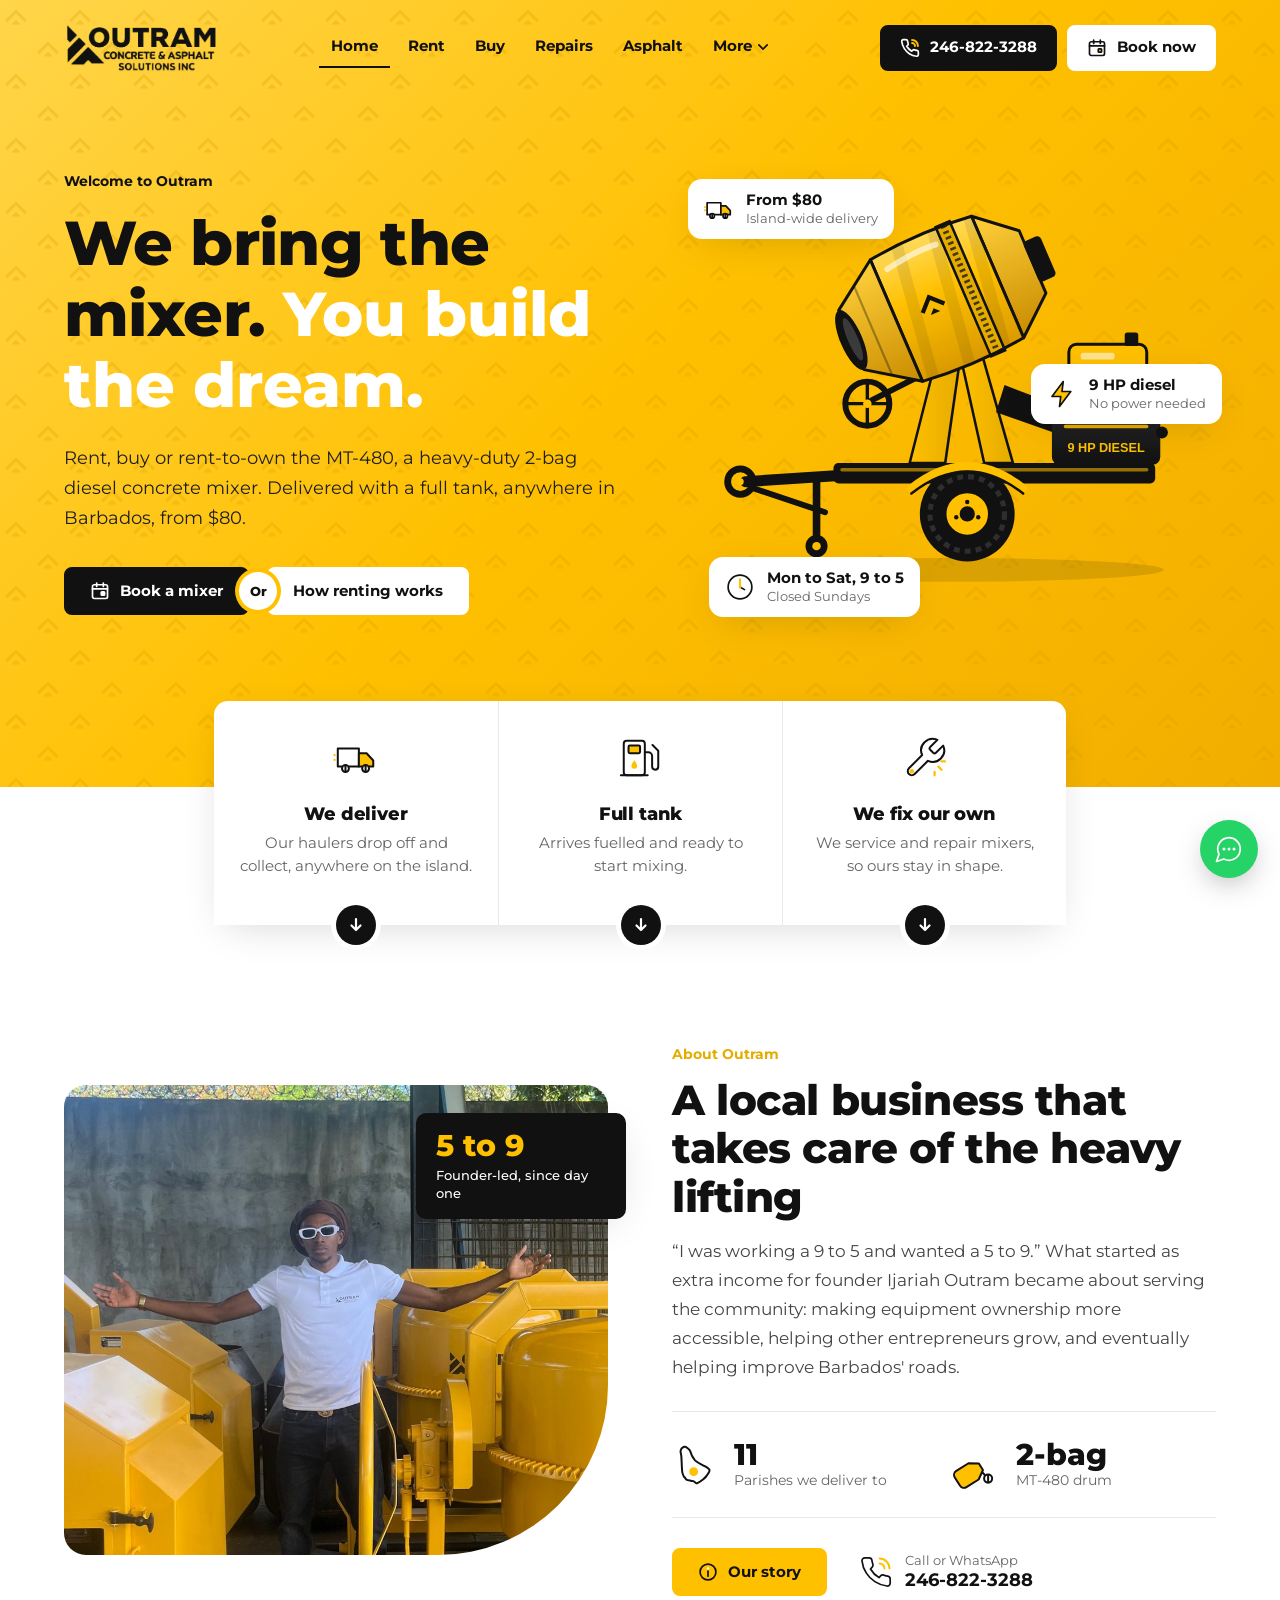
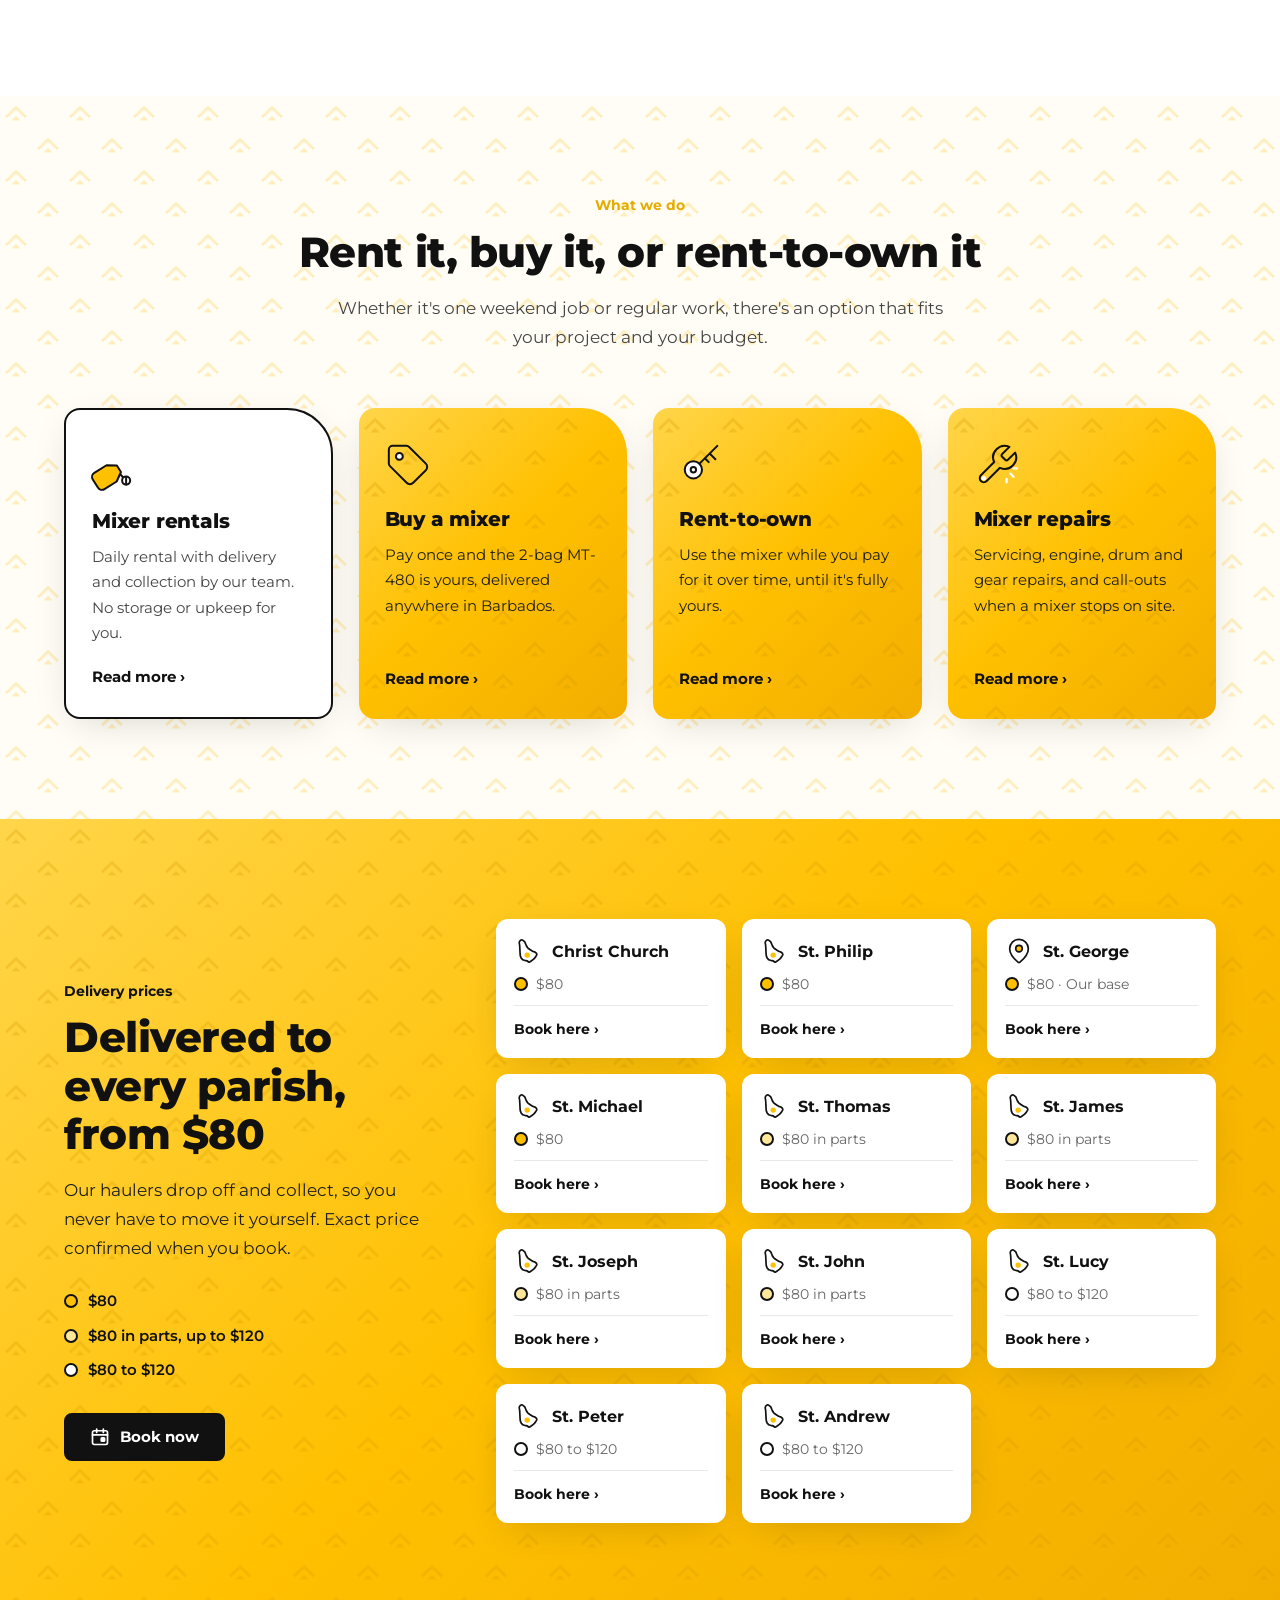
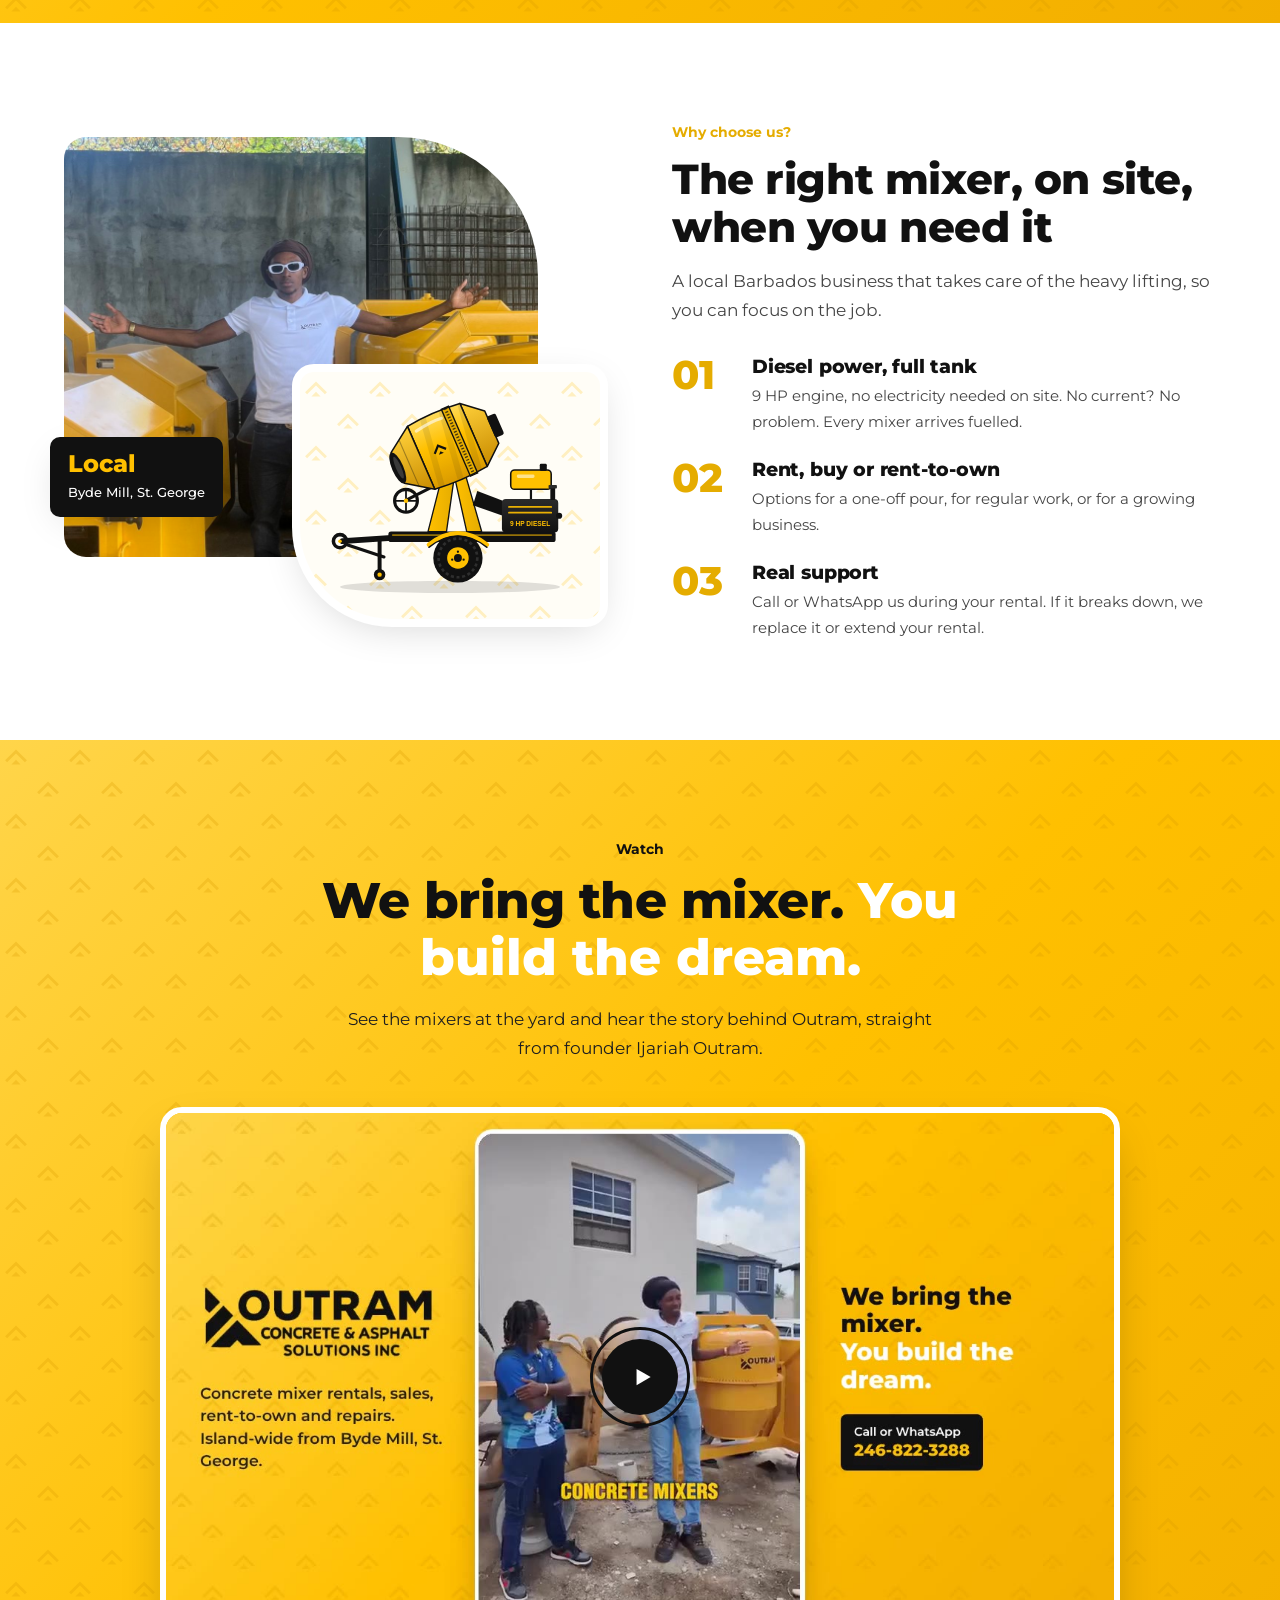
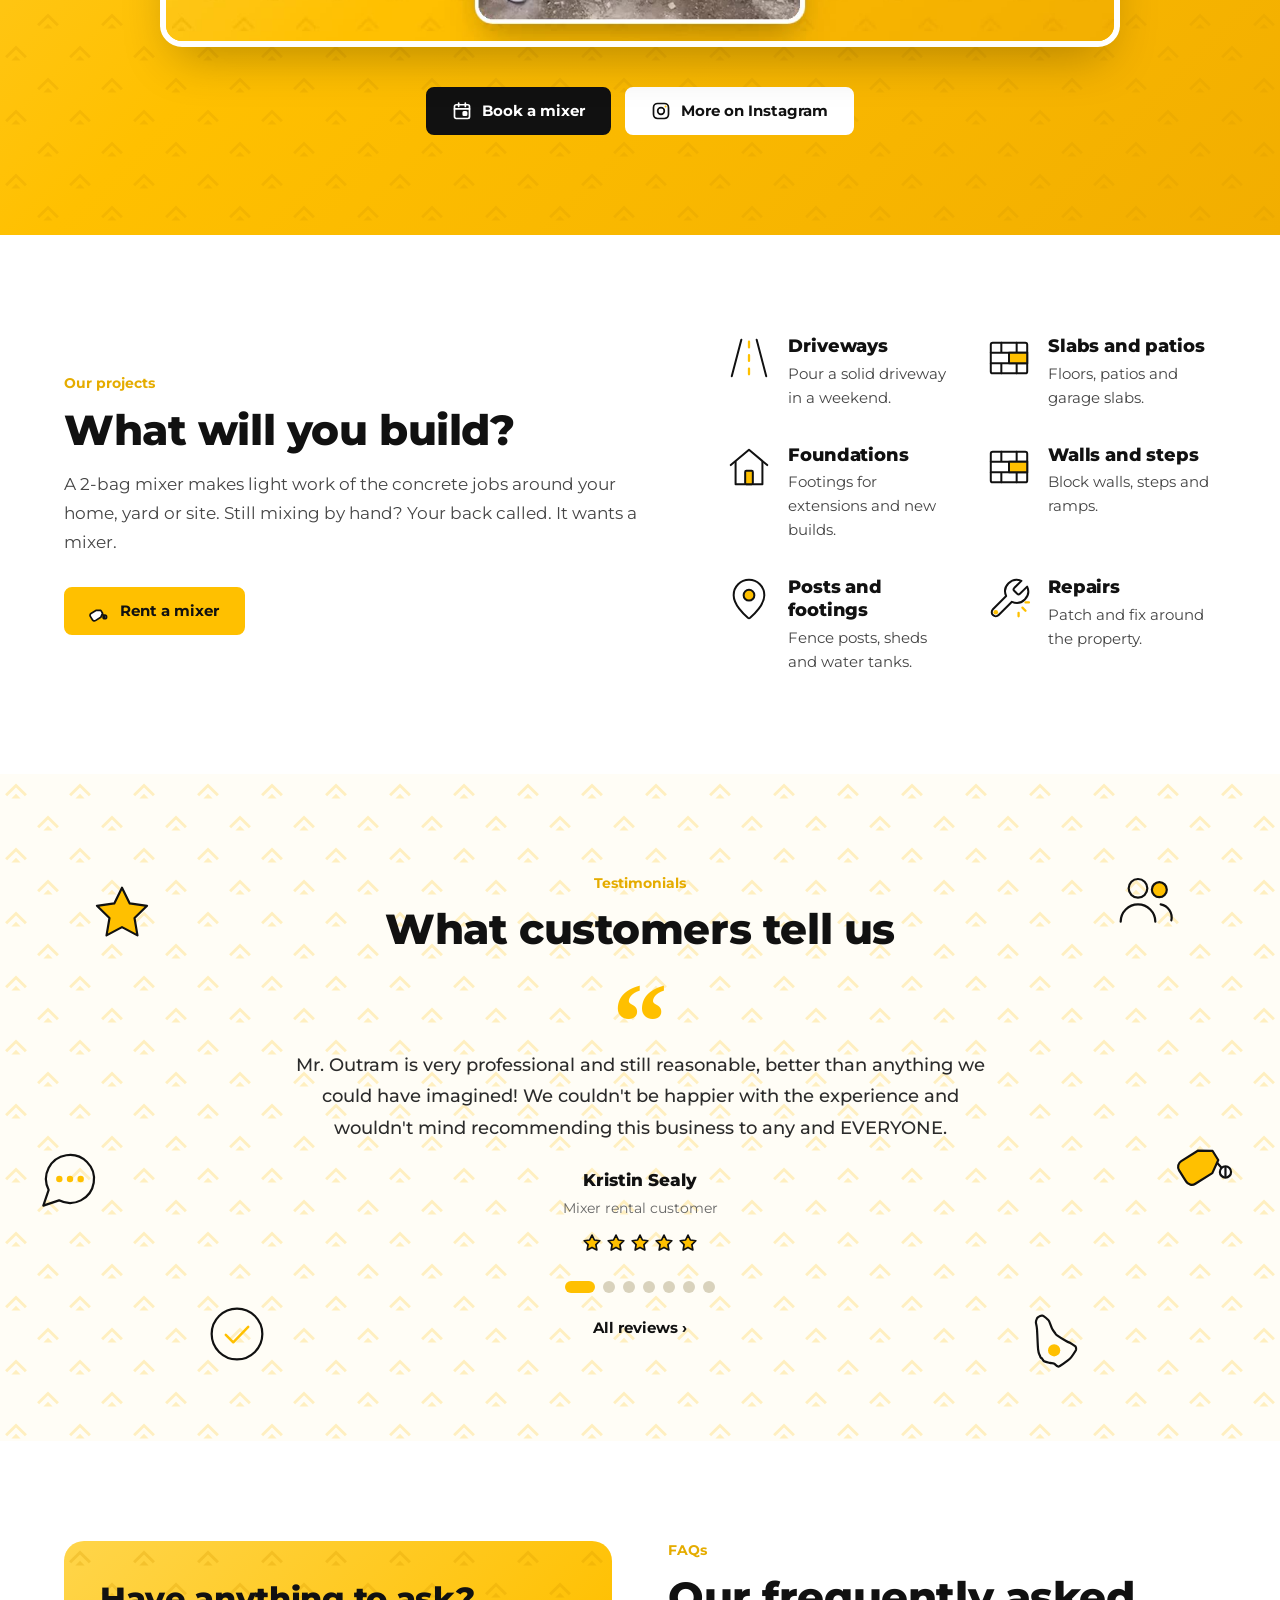
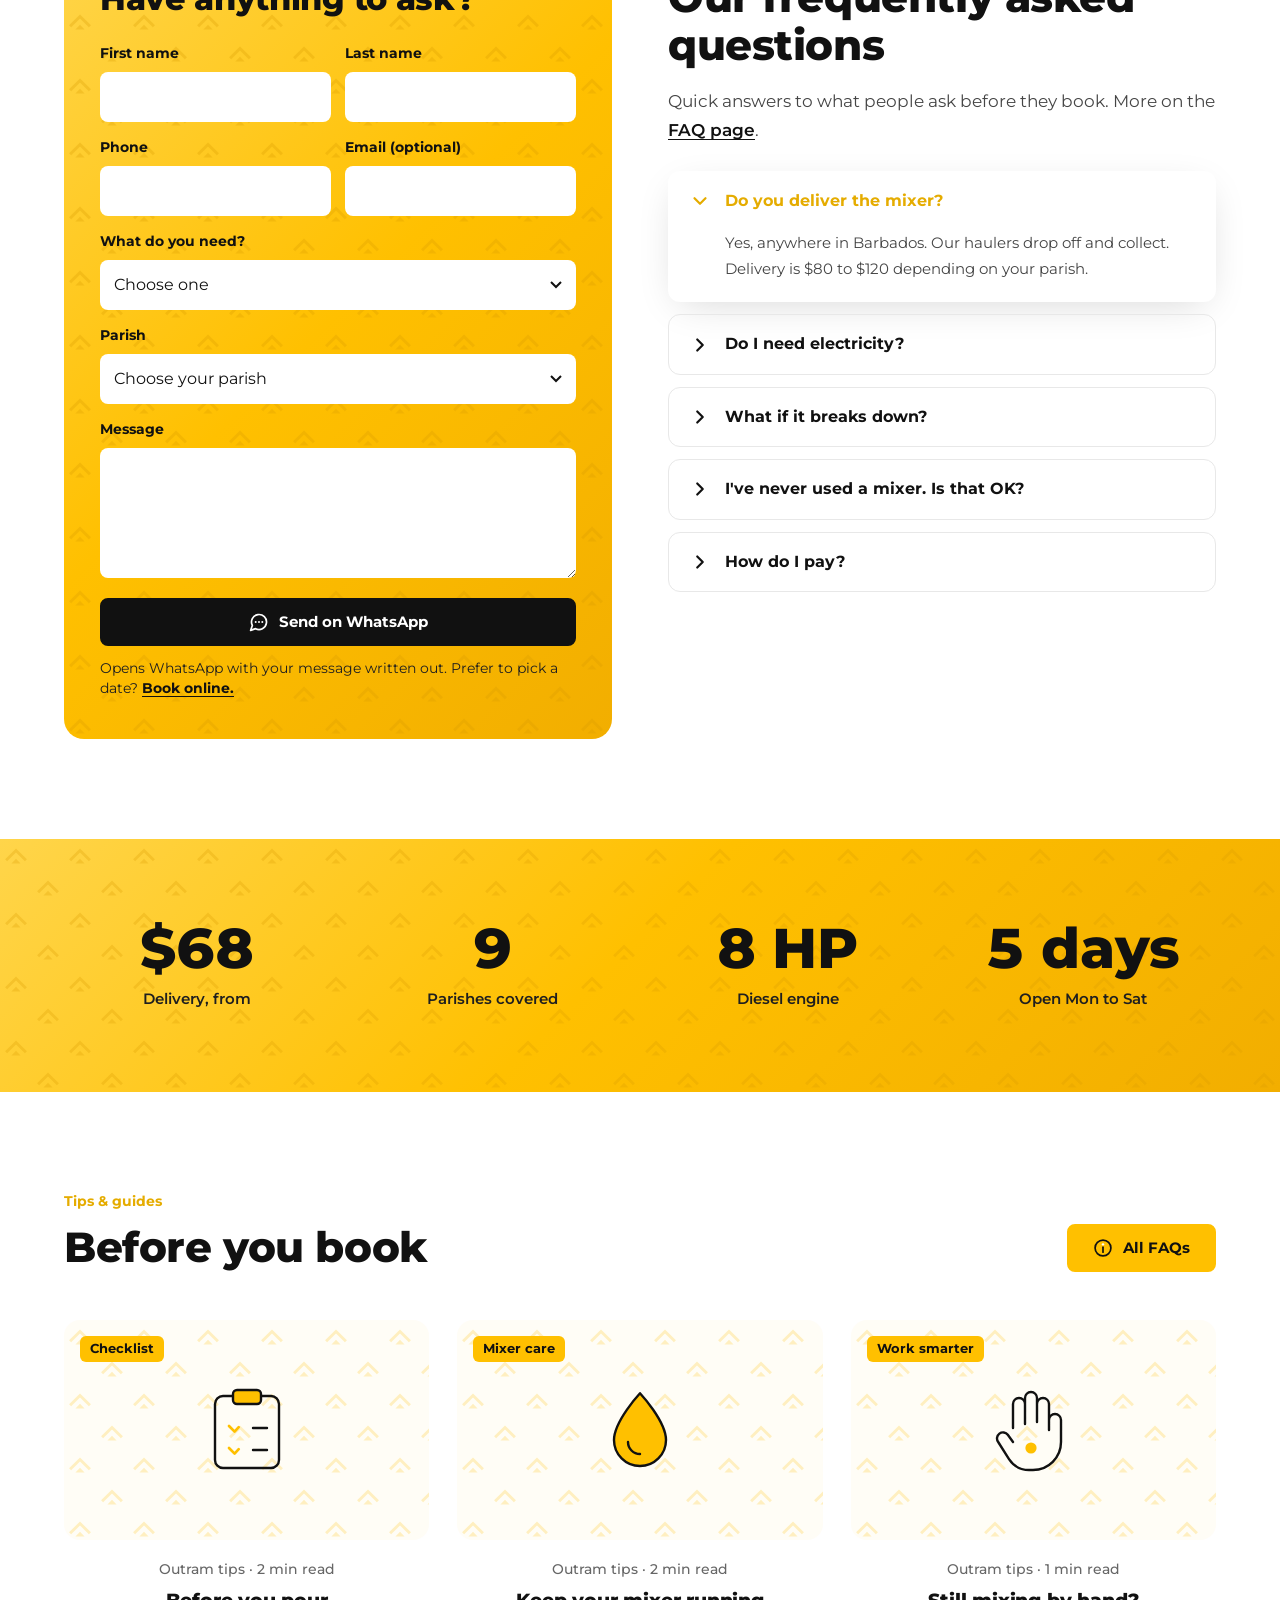
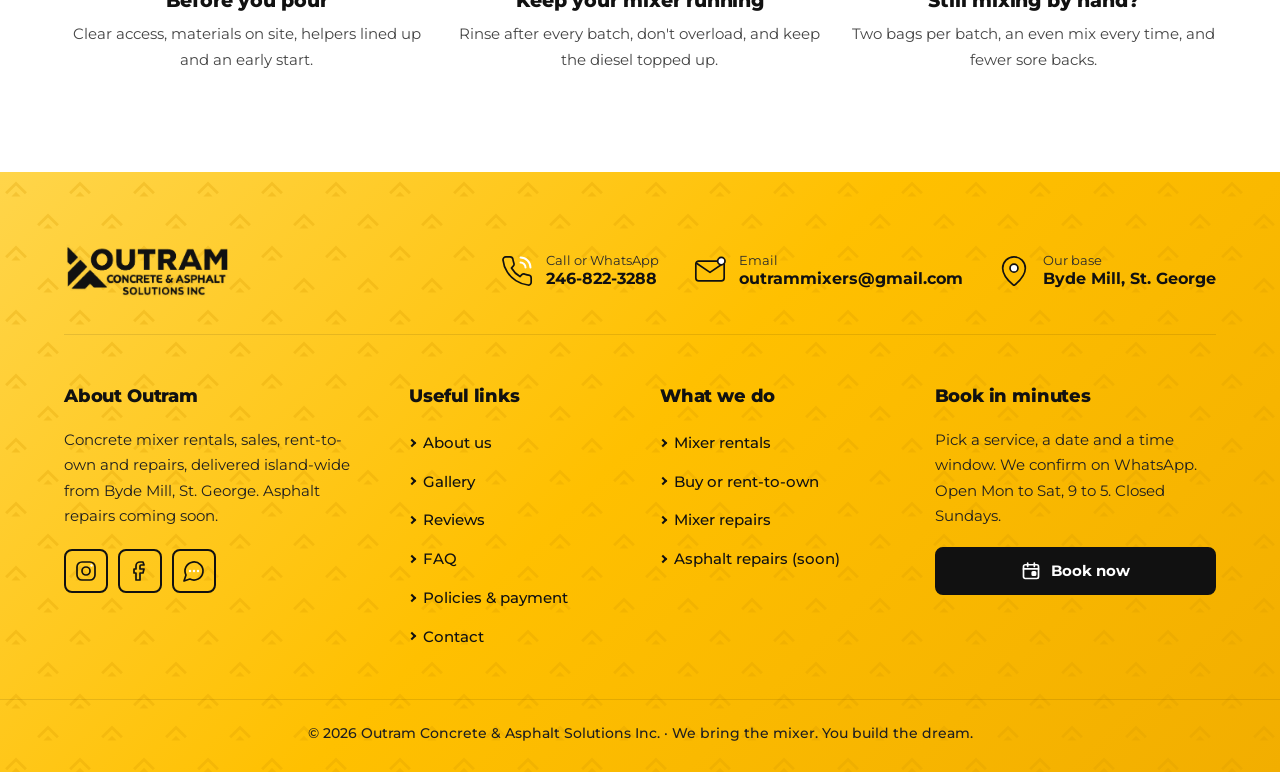
==== commit 3103d89e: "Add password-protected dashboard with live availability and for-sale listings The dashboard now sign" ====
--- a/index.html
+++ b/index.html
@@ -270,6 +270,7 @@
 </footer>
 <a class="wa-float" href="https://wa.me/12468223288" aria-label="Chat with Outram on WhatsApp"><svg class="ai" viewBox="0 0 24 24" aria-hidden="true"><path class="o" d="M7.9 20A9 9 0 1 0 4 16.1L2 22z"/><circle class="yd a-d1" cx="8" cy="12" r="1.2"/><circle class="yd a-d2" cx="12" cy="12" r="1.2"/><circle class="yd a-d3" cx="16" cy="12" r="1.2"/></svg></a>
 <div id="toast" role="status" aria-live="polite"></div>
+<script src="firebase-config.js"></script>
 <script src="site.js"></script>
 </body>
 </html>
--- a/styles.css
+++ b/styles.css
@@ -546,6 +546,23 @@
 .vs-panel li{display:flex;gap:10px;align-items:flex-start;padding:10px 0;border-top:1px solid rgba(17,17,17,.12);font-weight:500}
 .vs-panel li .ai{width:22px;height:22px;margin-top:2px}
 .xmark{width:22px;height:22px;flex-shrink:0;margin-top:2px}
+
+/* mixers for sale (from the dashboard) */
+.sale-grid{display:grid;grid-template-columns:repeat(3,minmax(0,1fr));gap:26px}
+.sale-card{background:#fff;border-radius:14px;box-shadow:var(--shadow);overflow:hidden;display:flex;flex-direction:column;min-width:0}
+.sale-img{width:100%;aspect-ratio:4/3;object-fit:cover;display:block}
+.sale-img.none{display:flex;align-items:center;justify-content:center}
+.sale-img.none .ai{width:96px;height:96px}
+.sale-body{padding:22px 24px 24px;display:flex;flex-direction:column;gap:6px;flex:1}
+.sale-body .tag{align-self:flex-start;margin-bottom:4px}
+.sale-body h3{font-size:19px}
+.sale-cond{font-size:14px;color:var(--muted)}
+.sale-price{font-size:20px;font-weight:800;color:var(--black)}
+.sale-desc{font-size:15px}
+.sale-body .btn{margin-top:auto;align-self:flex-start}
+.sale-body .sale-desc+.btn,.sale-body .sale-price+.btn{margin-top:14px}
+@media (max-width:900px){.sale-grid{grid-template-columns:1fr 1fr}}
+@media (max-width:600px){.sale-grid{grid-template-columns:1fr}}
 
 /* glance */
 .glance{display:grid;grid-template-columns:1fr 1fr;gap:50px;align-items:center}
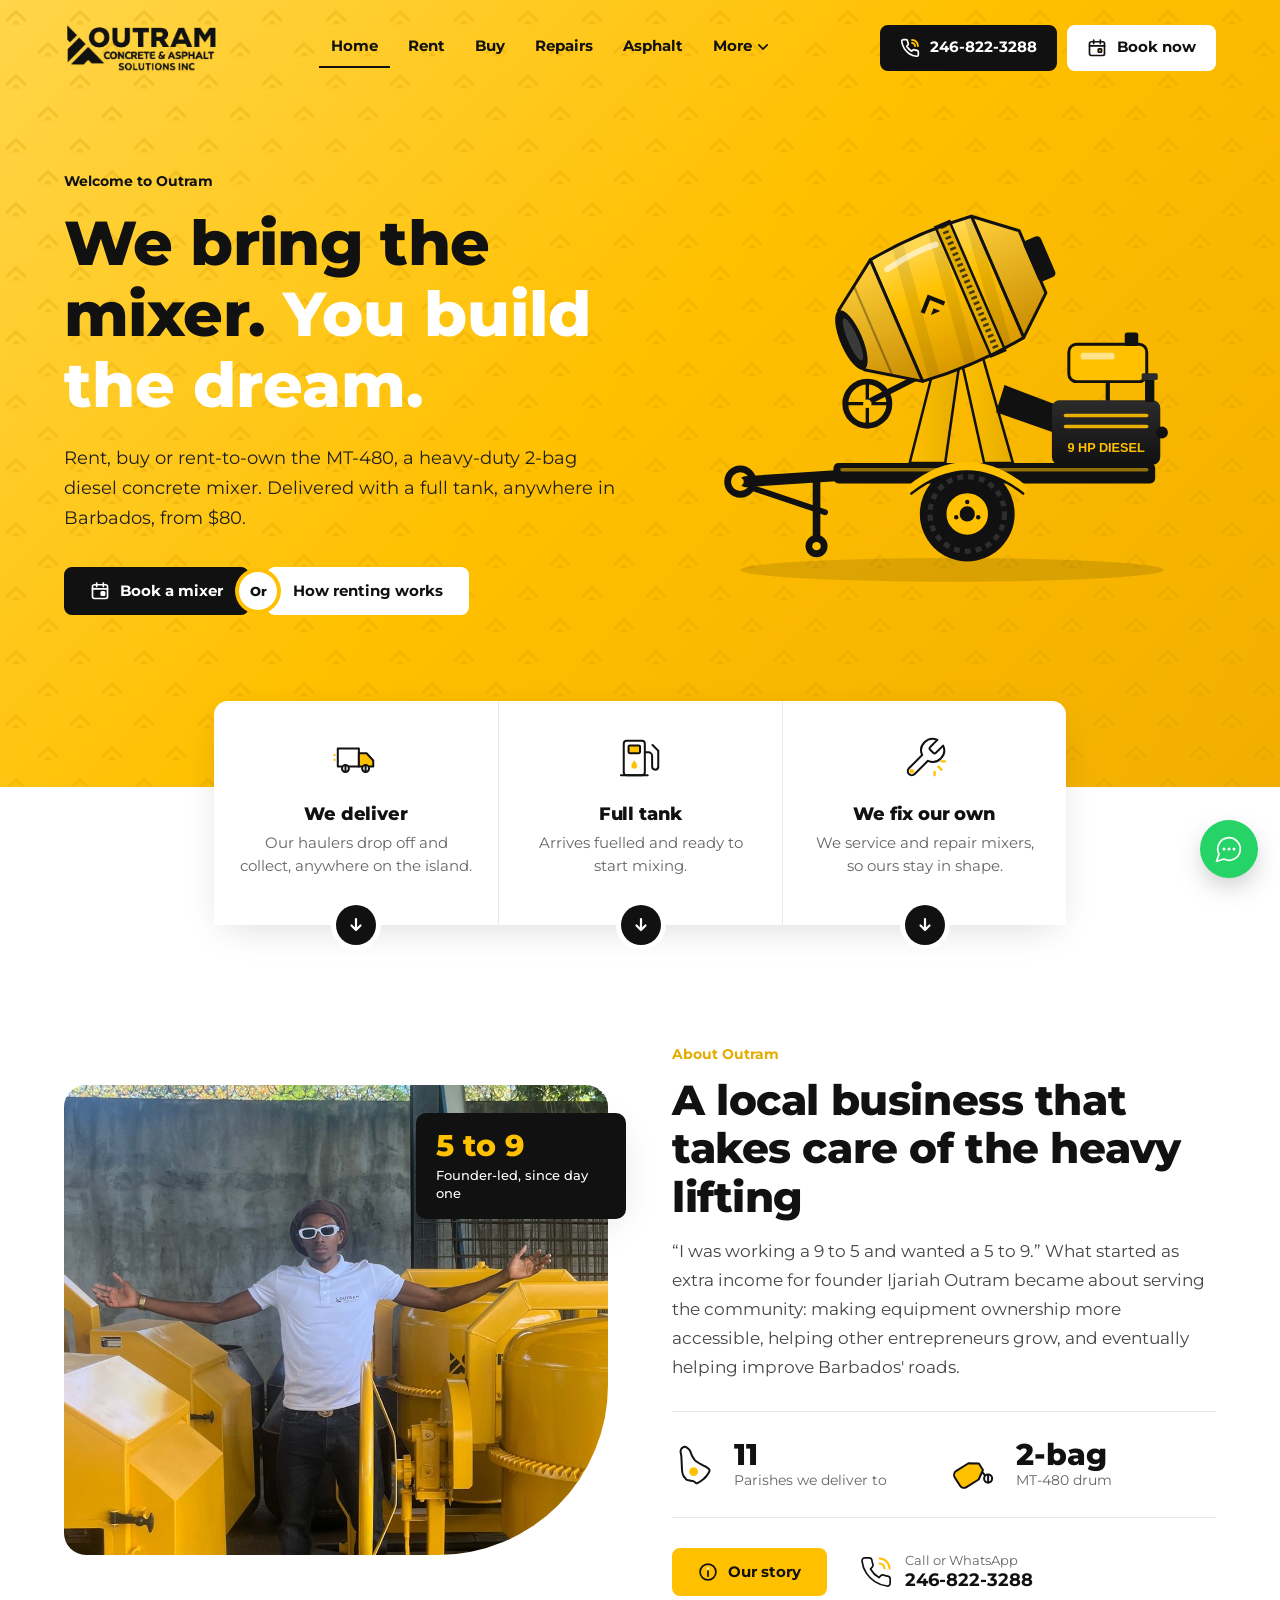
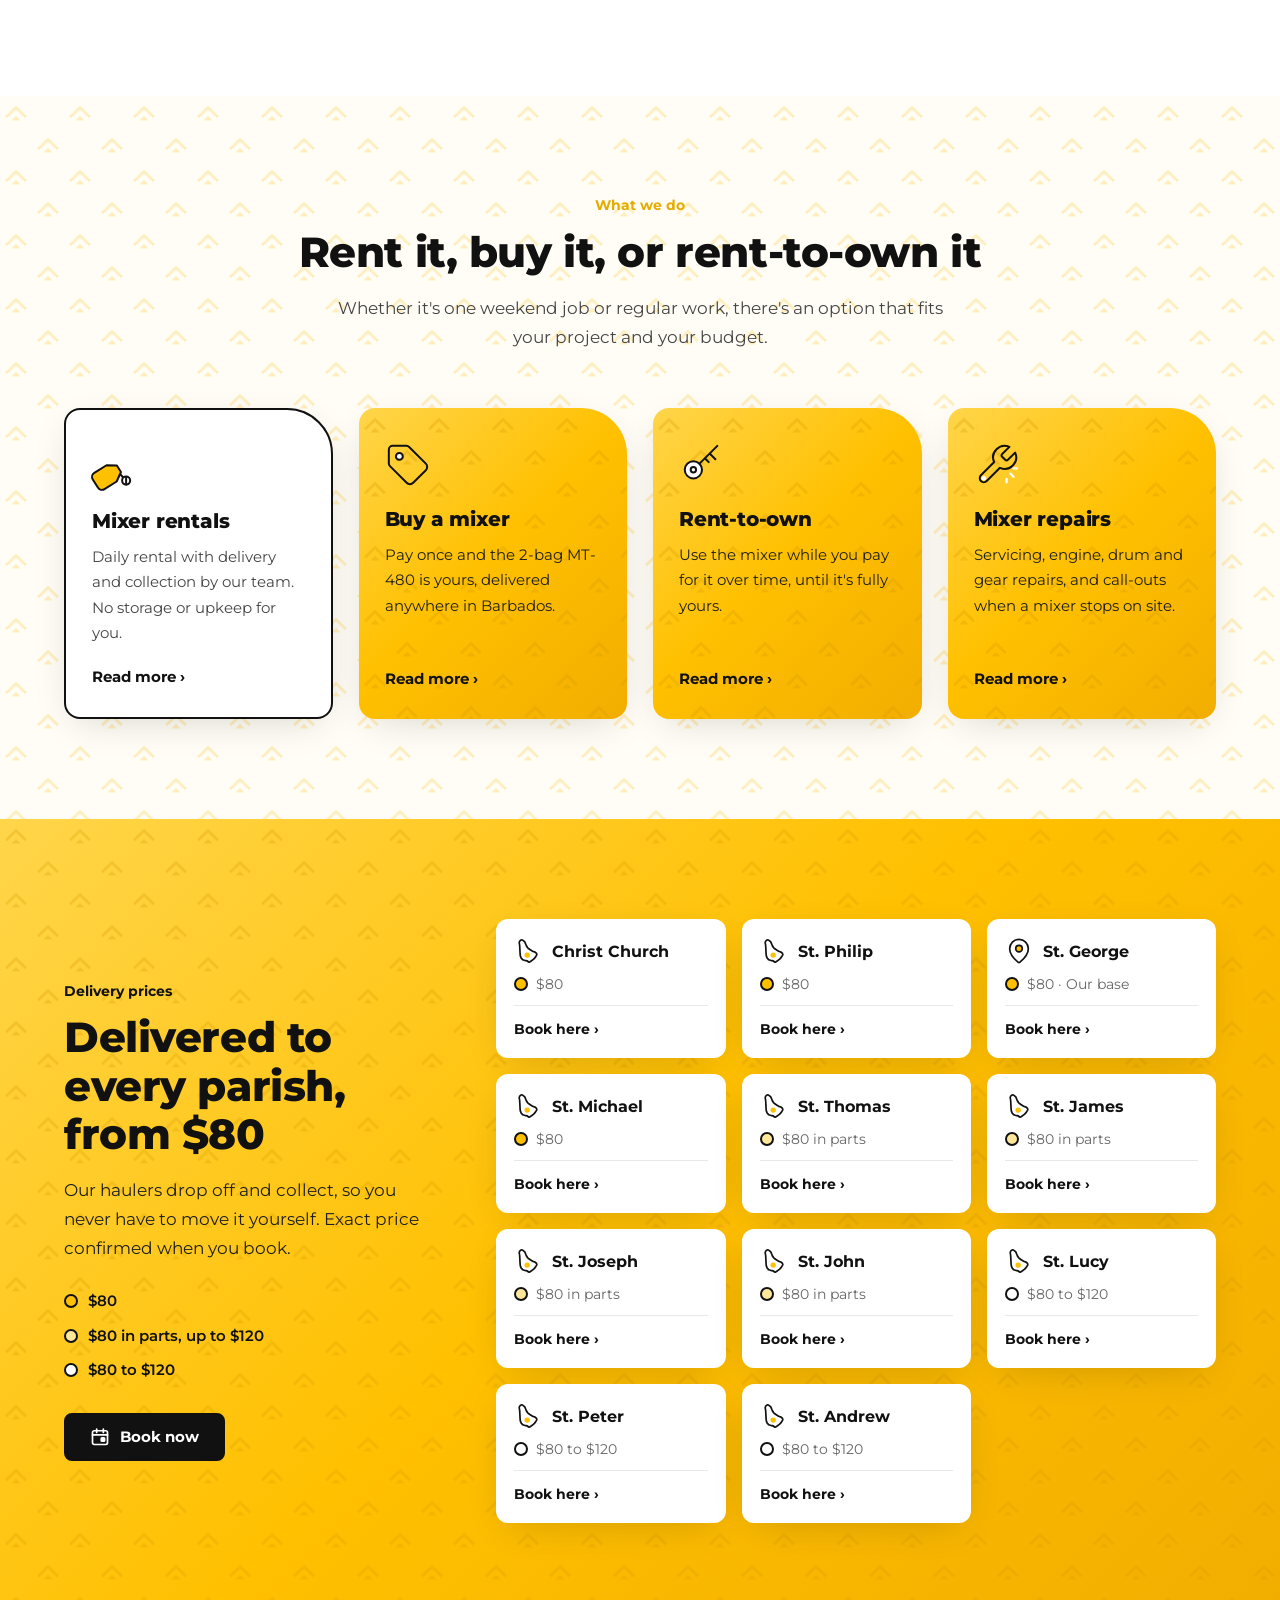
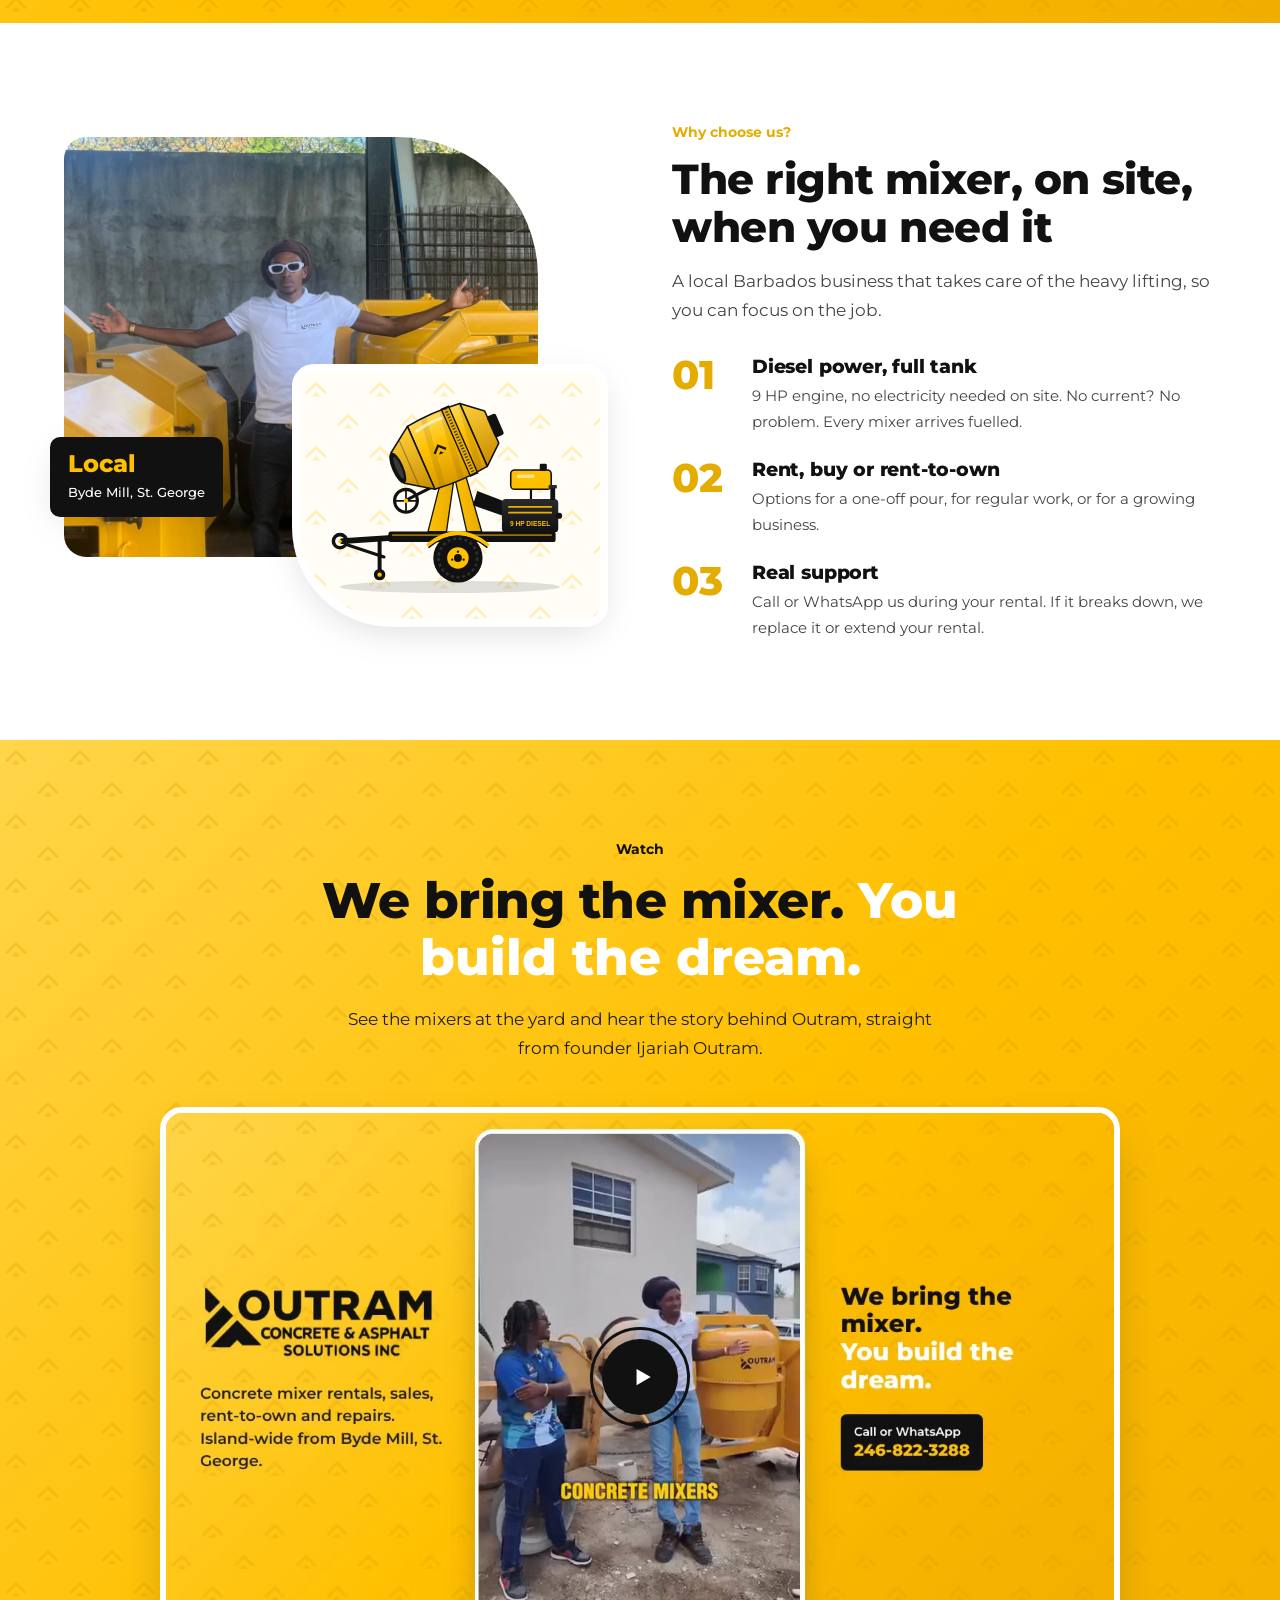
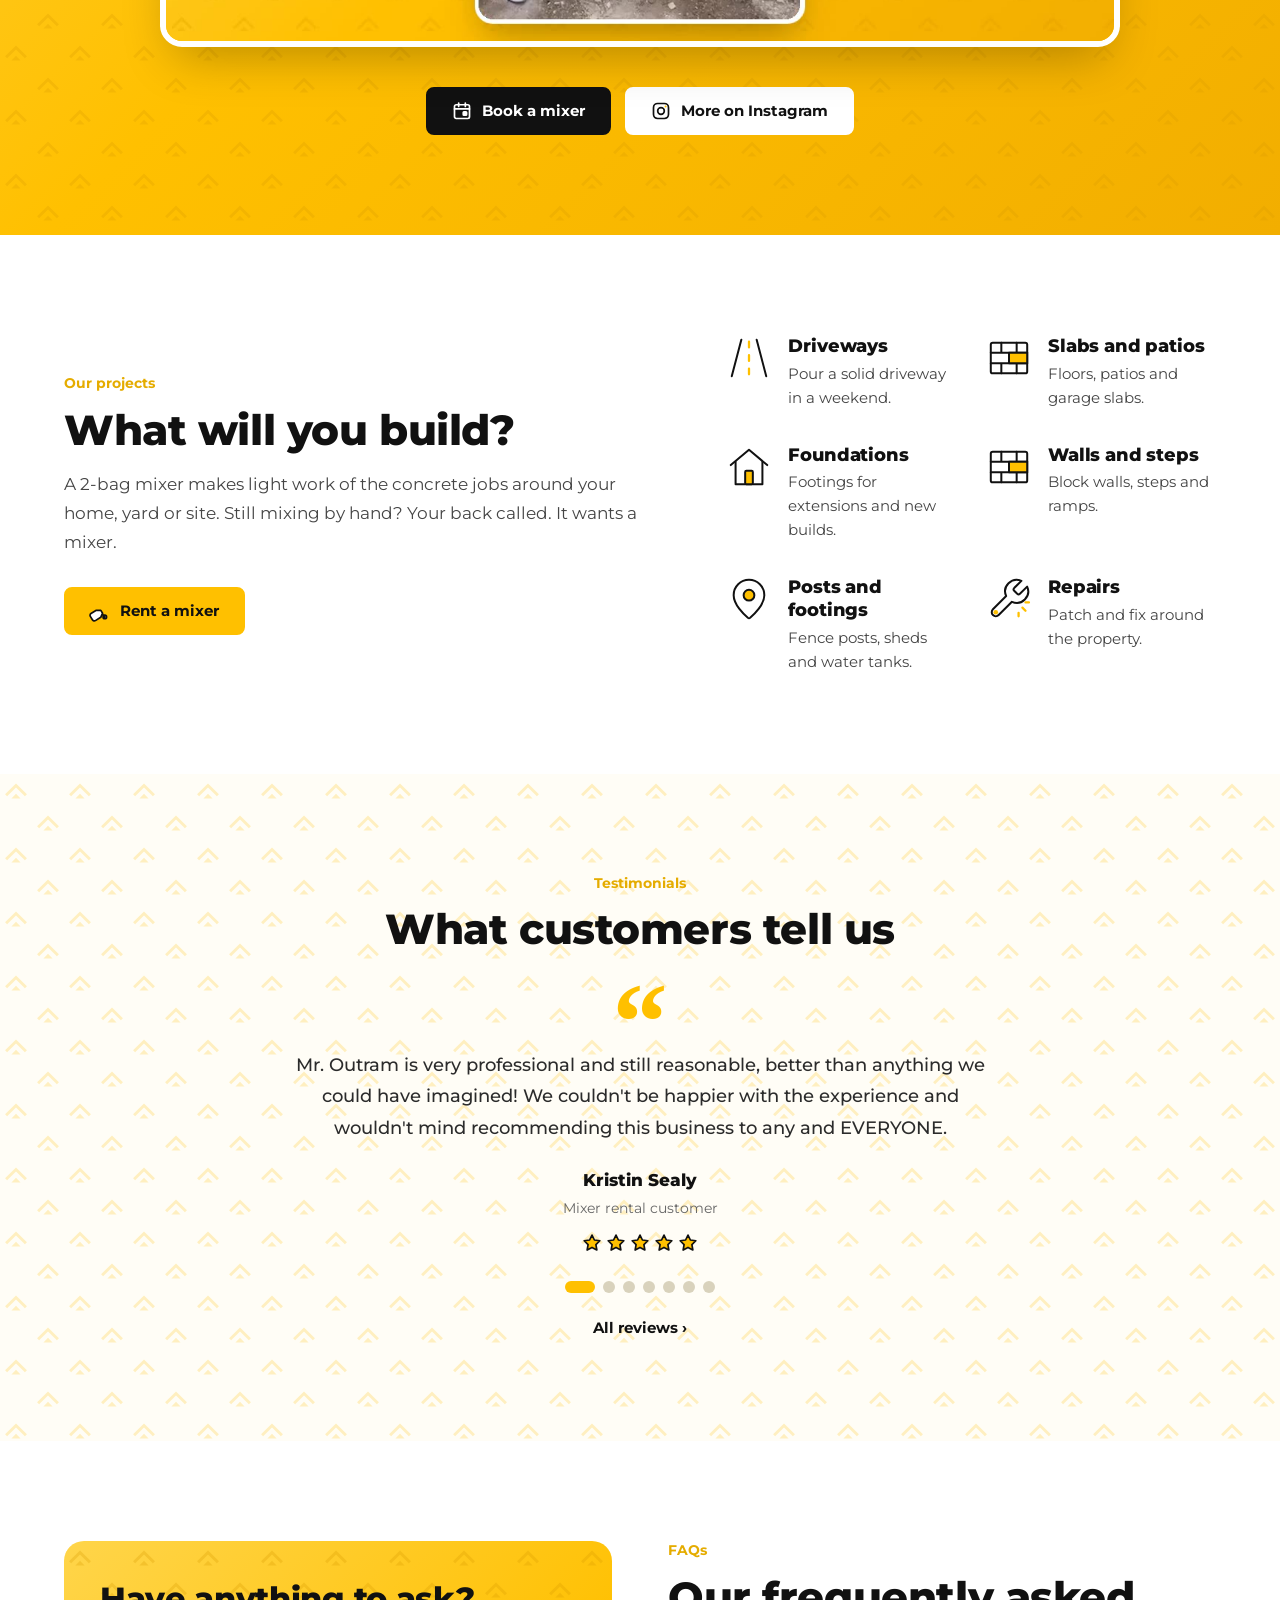
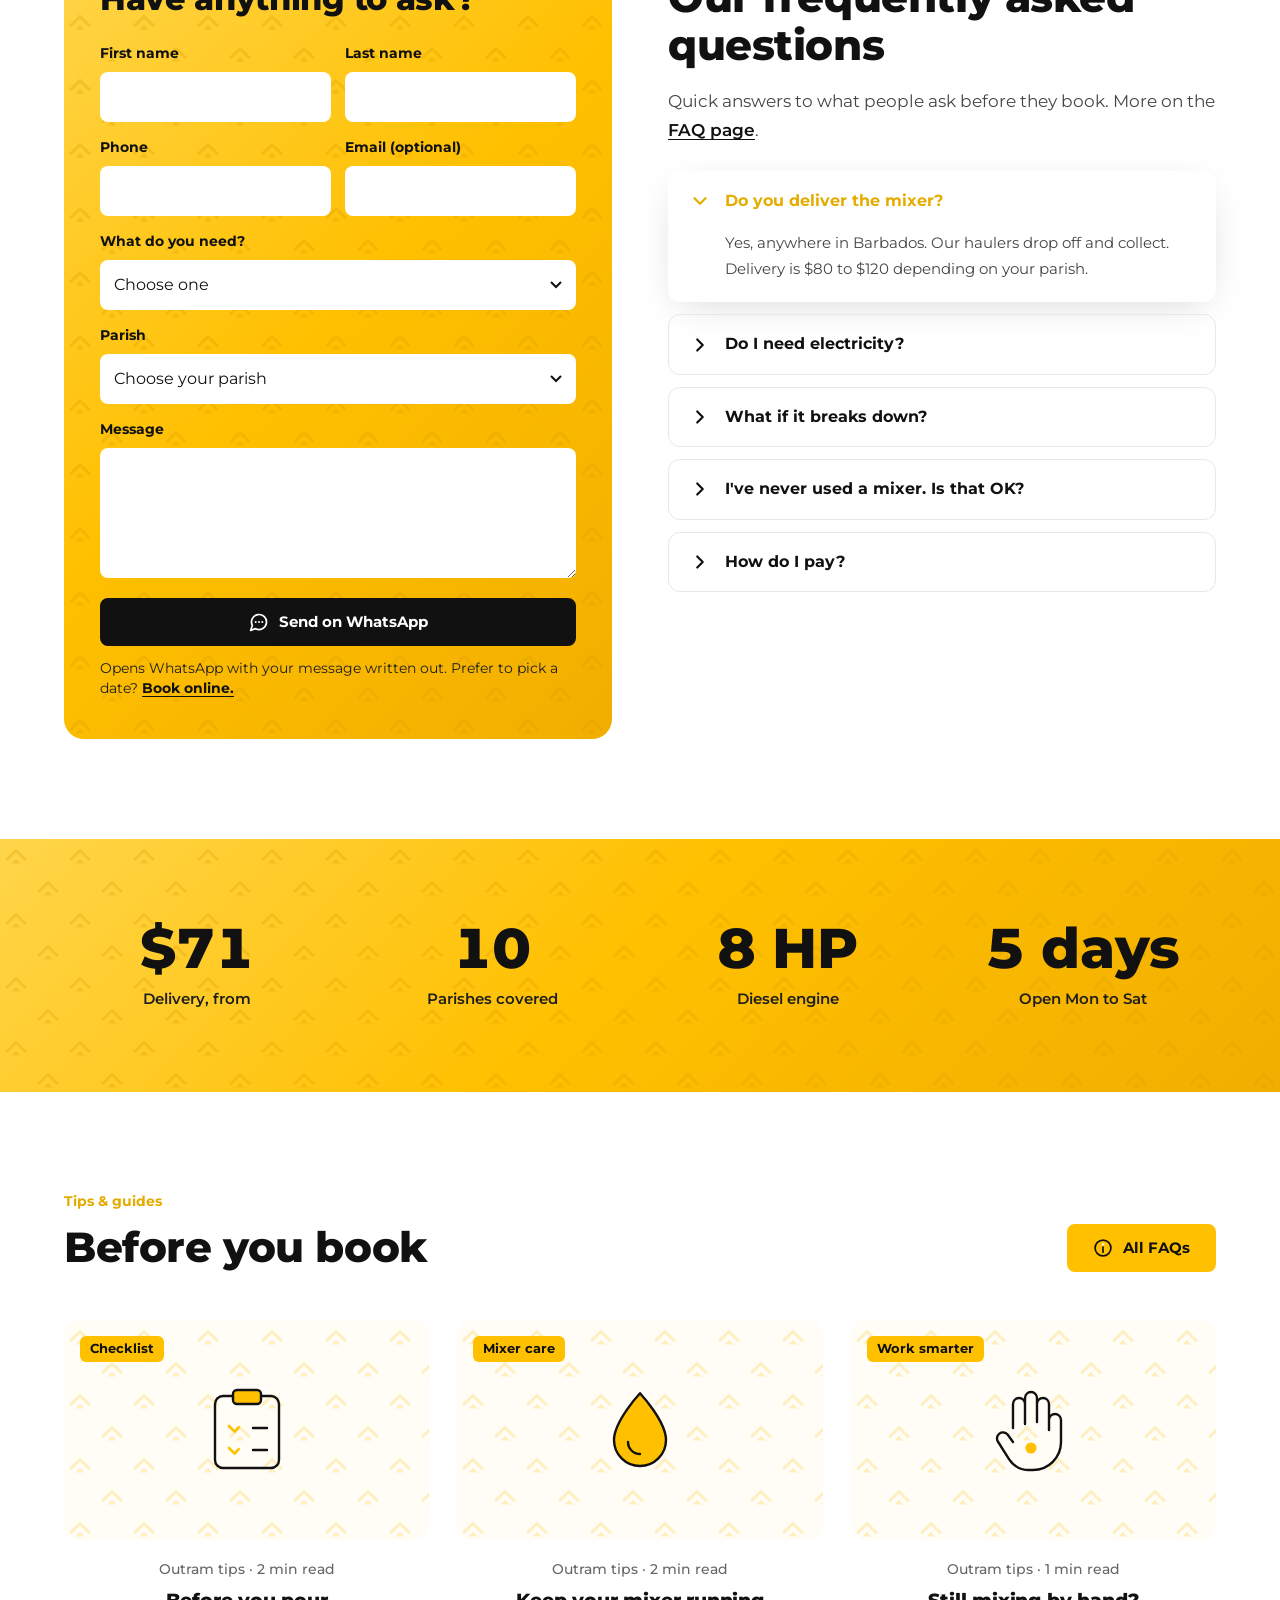
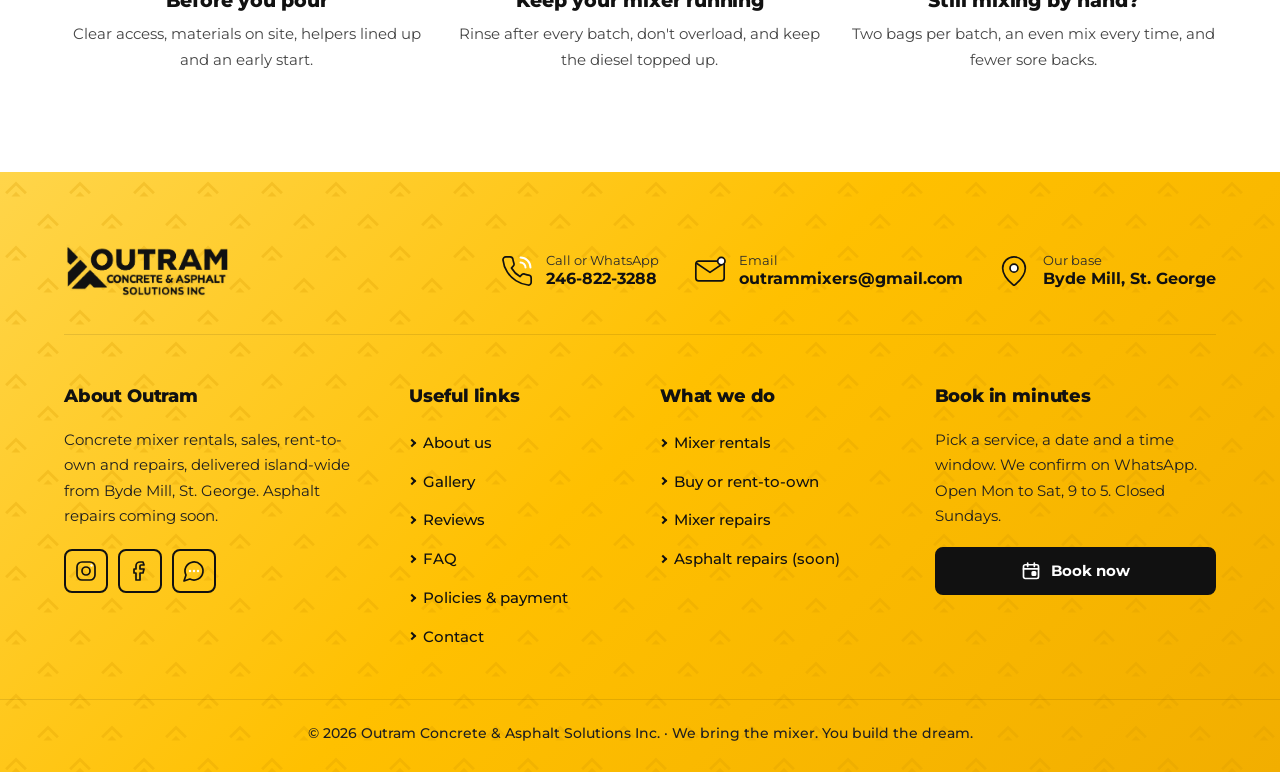
==== commit 0d15bb97: "Remove floating cards from hero and floating icons from testimonials Co-Authored-By: Claude Opus 5.5" ====
--- a/index.html
+++ b/index.html
@@ -54,9 +54,6 @@
     </div>
     <div class="hero-art">
       <img class="art" src="mixer.svg" width="600" height="480" alt="Illustration of the yellow MT-480 two-bag diesel concrete mixer on its trailer">
-      <div class="float-card fc1 on-white"><svg class="ai" viewBox="0 0 24 24" aria-hidden="true"><path class="o" d="M2.5 7h11v9.5h-11z"/><path class="y" d="M13.5 9.5h4l3.5 3.8v3.2h-7.5z"/><g class="a-spin"><circle class="o w" cx="6.5" cy="17.5" r="1.8"/><path class="o" d="M6.5 16.3v2.4000000000000004"/></g><g class="a-spin"><circle class="o w" cx="17" cy="17.5" r="1.8"/><path class="o" d="M17 16.3v2.4000000000000004"/></g><path class="ys a-speed" d="M.8 10.5h-.01M.8 13h-.01"/></svg><span><b>From $80</b><small>Island-wide delivery</small></span></div>
-      <div class="float-card fc2 on-white"><svg class="ai" viewBox="0 0 24 24" aria-hidden="true"><path class="y a-flash" d="M13 2L4 14h7l-1 8 9-12h-7z"/></svg><span><b>9 HP diesel</b><small>No power needed</small></span></div>
-      <div class="float-card fc3 on-white"><svg class="ai" viewBox="0 0 24 24" aria-hidden="true"><circle class="o" cx="12" cy="12" r="9.5"/><path class="ys a-hand" d="M12 12V5.8"/><path class="o a-hour" d="M12 12l3.6 2.1"/><circle class="yd" cx="12" cy="12" r="1.1"/></svg><span><b>Mon to Sat, 9 to 5</b><small>Closed Sundays</small></span></div>
     </div>
   </div>
 </section>
@@ -163,7 +160,6 @@
 </section>
 
 <section class="section cream testi">
-  <span class="t-float tf1"><svg class="ai xl" viewBox="0 0 24 24" aria-hidden="true"><path class="y a-twinkle" d="M12 2.5l2.9 5.9 6.5.9-4.7 4.6 1.1 6.5L12 17.3l-5.8 3.1 1.1-6.5L2.6 9.3l6.5-.9z"/></svg></span><span class="t-float tf2"><svg class="ai xl" viewBox="0 0 24 24" aria-hidden="true"><path class="o" d="M7.9 20A9 9 0 1 0 4 16.1L2 22z"/><circle class="yd a-d1" cx="8" cy="12" r="1.2"/><circle class="yd a-d2" cx="12" cy="12" r="1.2"/><circle class="yd a-d3" cx="16" cy="12" r="1.2"/></svg></span><span class="t-float tf3"><svg class="ai xl" viewBox="0 0 24 24" aria-hidden="true"><circle class="o" cx="12" cy="12" r="9.5"/><path class="ys a-tick" d="M7.8 12.3l2.8 2.8 5.6-5.8"/></svg></span><span class="t-float tf4"><svg class="ai xl" viewBox="0 0 24 24" aria-hidden="true"><g class="a-bob"><circle class="o" cx="9" cy="8" r="3.5"/><path class="o" d="M2.5 20.5a6.5 6.5 0 0 1 13 0"/><circle class="y" cx="17" cy="8.5" r="2.8"/><path class="o" d="M17.5 14a5 5 0 0 1 4 6"/></g></svg></span><span class="t-float tf5"><svg class="ai xl" viewBox="0 0 24 24" aria-hidden="true"><path class="o" d="M9 15l-3 5.5M13.2 14l3.2 3.6"/><g class="a-churn"><g transform="rotate(-32 11 9.5)"><path class="y" d="M6.5 4.5h7.5l4.5 3v4l-4.5 3H6.5a2.5 2.5 0 0 1-2.5-2.5v-5a2.5 2.5 0 0 1 2.5-2.5z"/></g></g><g class="a-spin"><circle class="o w" cx="17.8" cy="19.1" r="2.1"/><path class="o" d="M17.8 17.6v3"/></g></svg></span><span class="t-float tf6"><svg class="ai xl" viewBox="0 0 24 24" aria-hidden="true"><path class="o" d="M6.07 2.61C5.87 2.69 5.65 2.82 5.45 2.99C5.25 3.15 5.02 3.27 4.86 3.60C4.70 3.93 4.47 4.32 4.47 4.97C4.47 5.62 4.73 5.80 4.87 7.52C5.01 9.23 5.12 13.60 5.30 15.27C5.48 16.93 5.80 17.01 5.96 17.50C6.12 17.99 6.14 18.03 6.27 18.21C6.41 18.39 6.54 18.36 6.75 18.58C6.96 18.81 7.02 19.30 7.52 19.57C8.02 19.84 9.13 20.07 9.74 20.22C10.35 20.36 10.69 20.24 11.17 20.45C11.65 20.66 12.25 21.31 12.63 21.47C13.01 21.62 12.83 21.73 13.45 21.38C14.07 21.04 15.62 19.95 16.33 19.40C17.03 18.86 17.18 18.74 17.67 18.13C18.17 17.53 18.98 16.28 19.29 15.77C19.60 15.26 19.50 15.29 19.53 15.05C19.55 14.80 19.51 14.49 19.44 14.31C19.38 14.13 19.51 14.20 19.16 13.94C18.81 13.68 17.90 13.04 17.36 12.74C16.83 12.44 16.77 12.59 15.95 12.12C15.12 11.64 13.11 10.40 12.41 9.90C11.70 9.40 12.04 9.57 11.72 9.13C11.41 8.70 10.87 8.00 10.50 7.29C10.13 6.57 9.78 5.37 9.52 4.82C9.27 4.27 9.35 4.36 8.99 4.00C8.63 3.64 7.73 2.90 7.35 2.65C6.97 2.39 6.91 2.51 6.70 2.50C6.49 2.49 6.28 2.53 6.07 2.61Z"/><g class="a-pulse"><circle class="yd" cx="11.30" cy="15.48" r="2.3"/></g></svg></span>
   <div class="wrap">
     <div class="sec-head reveal">
       <span class="eyebrow">Testimonials</span>
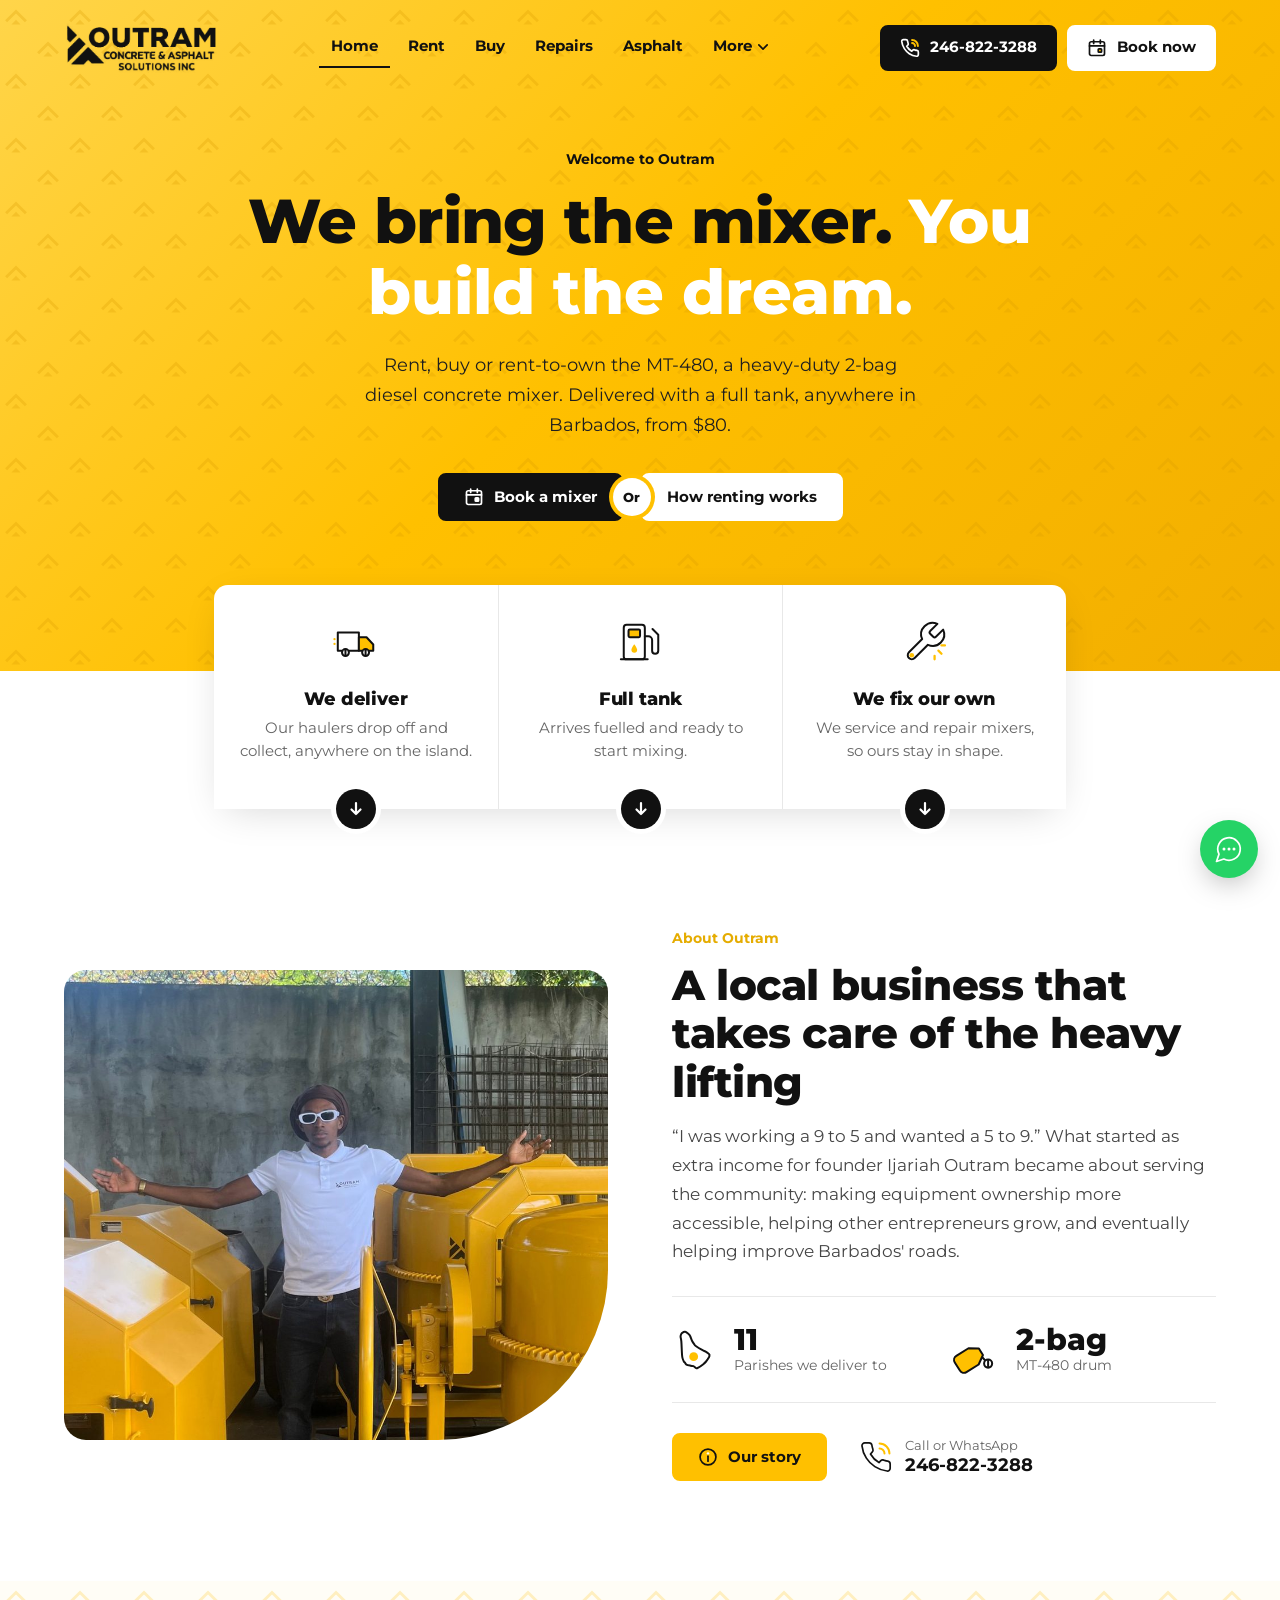
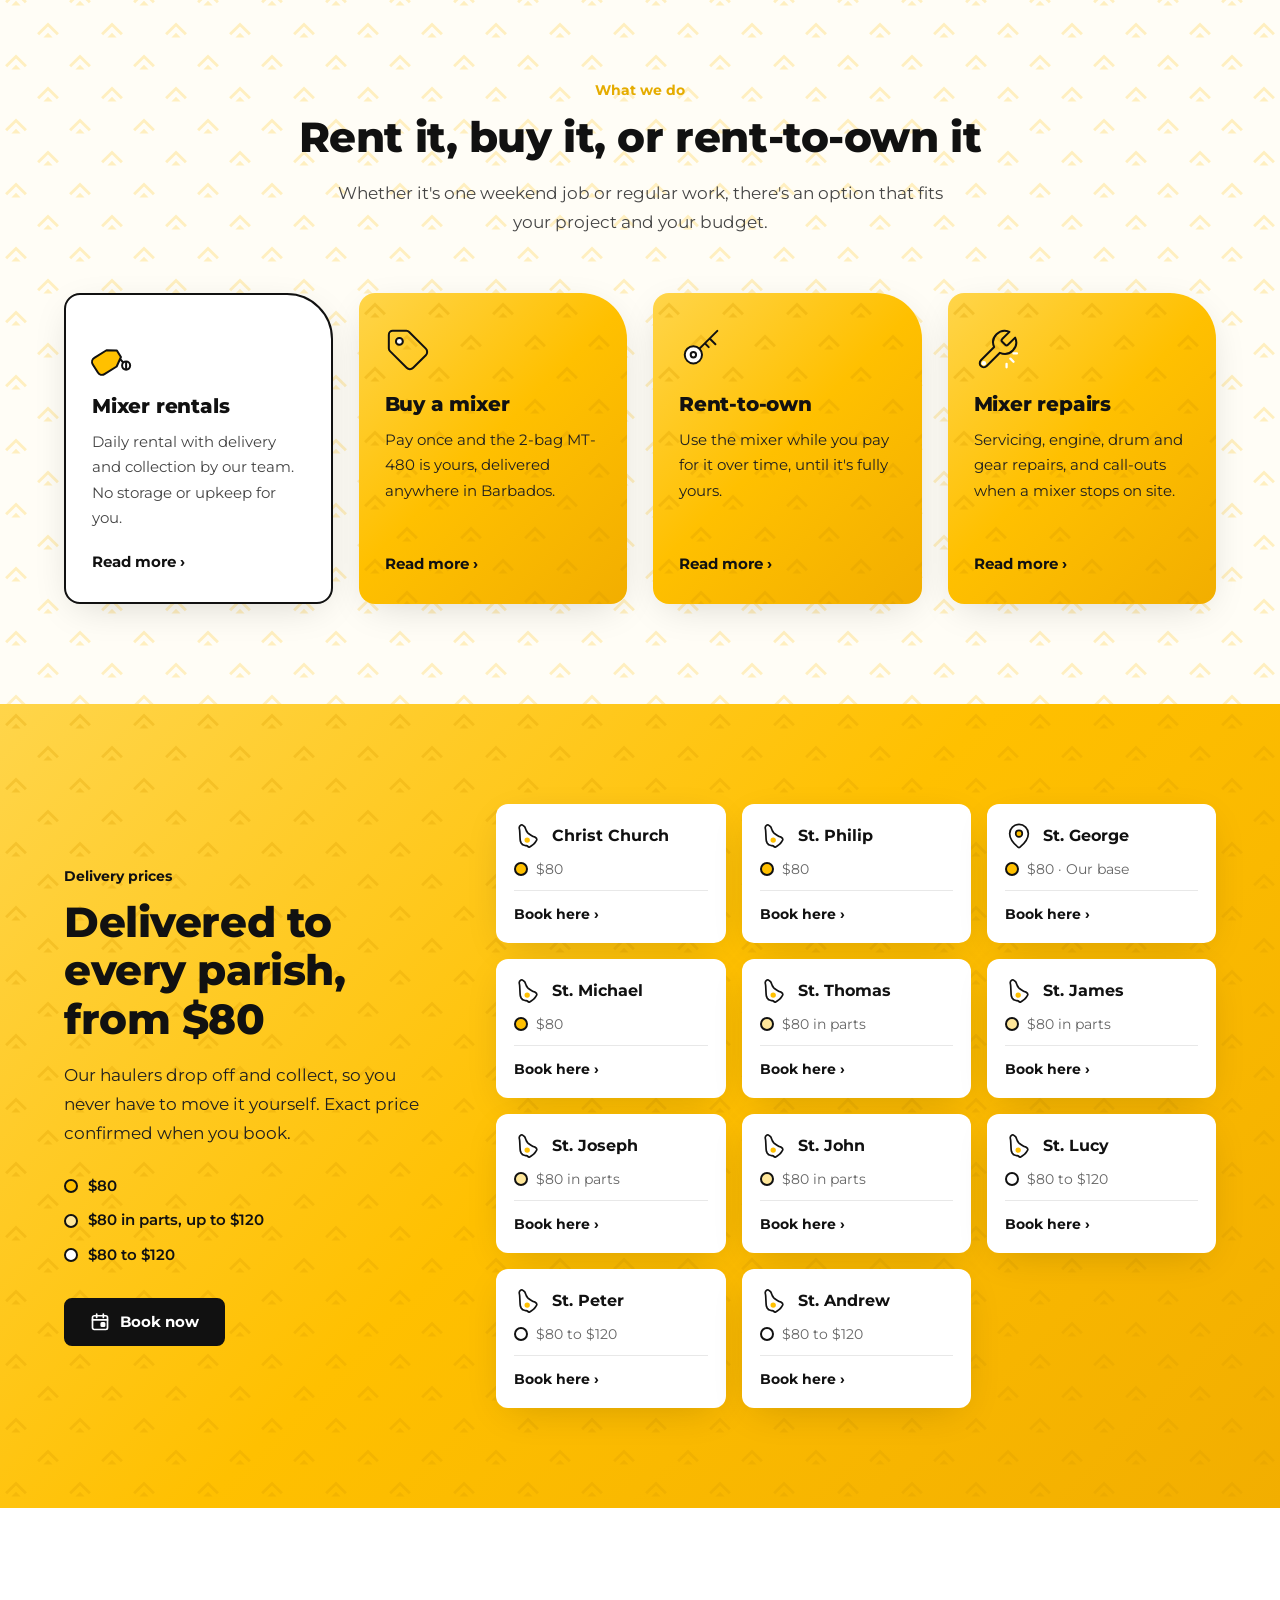
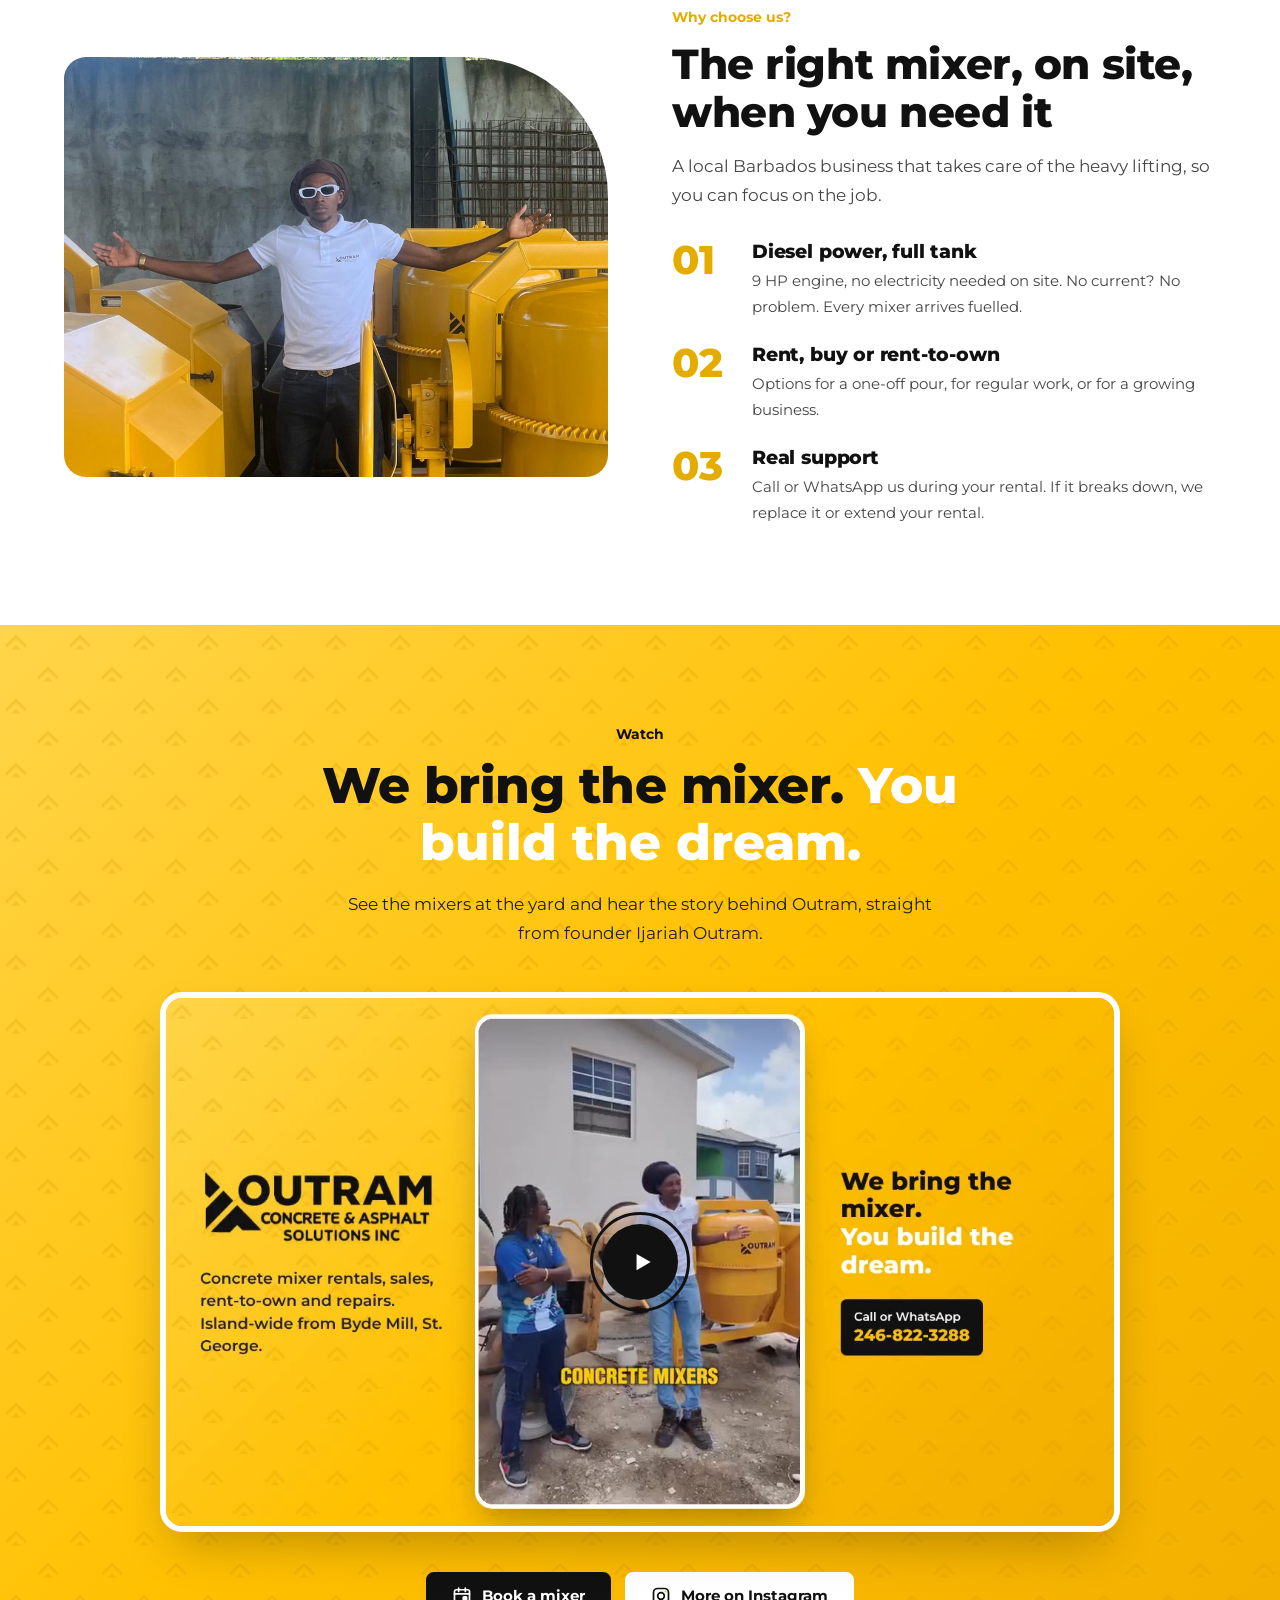
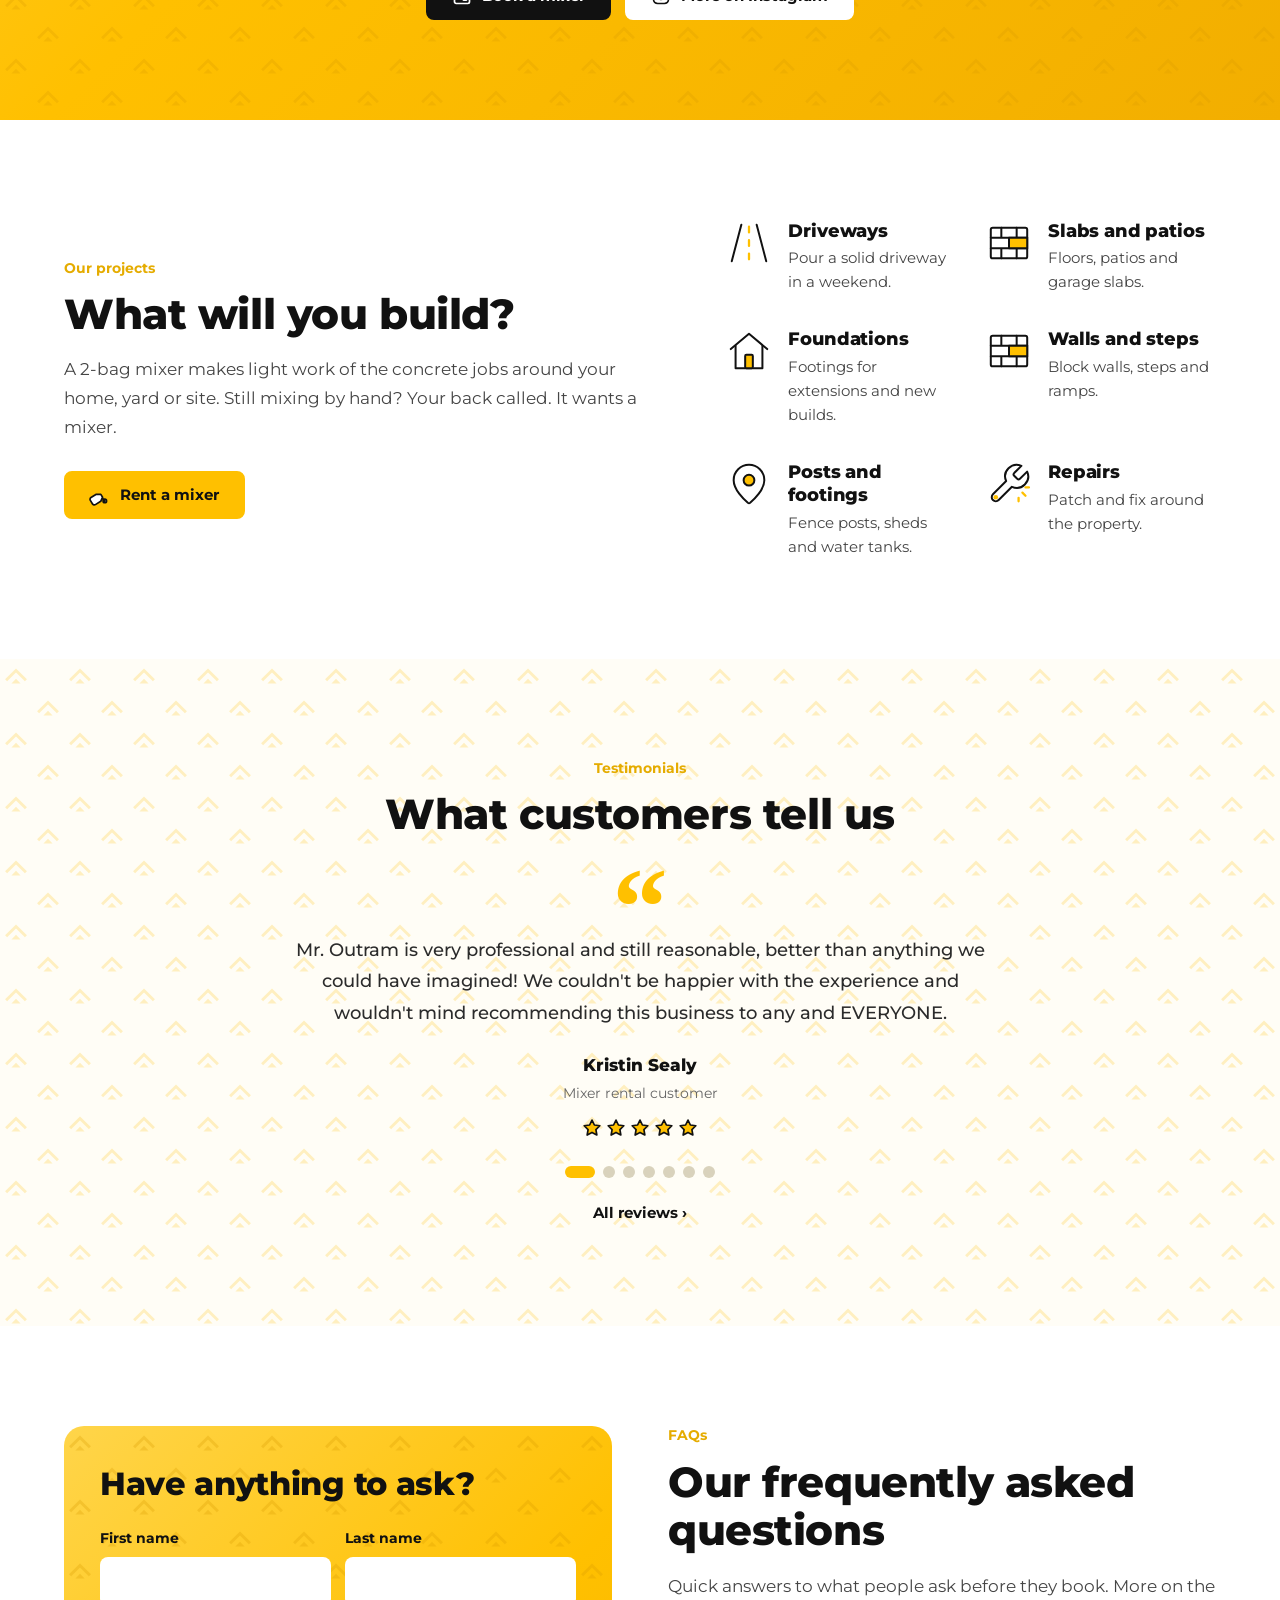
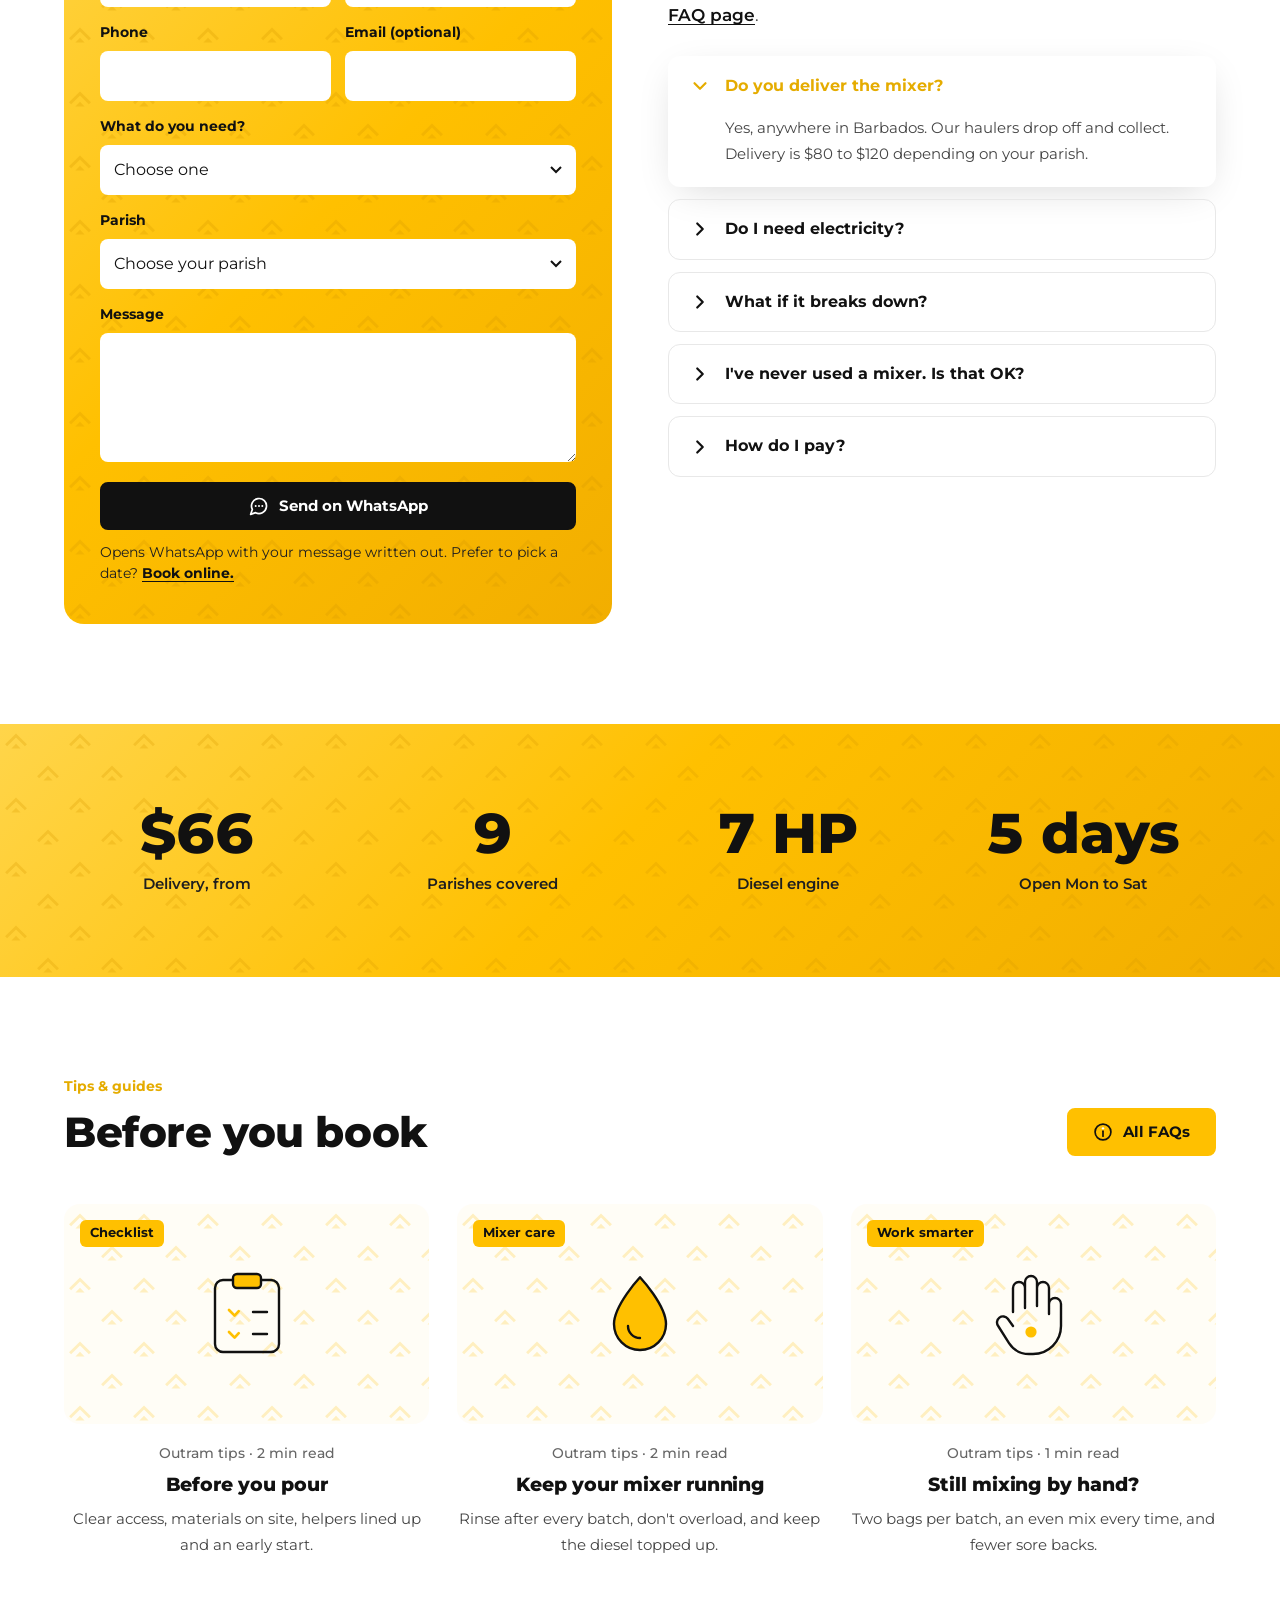
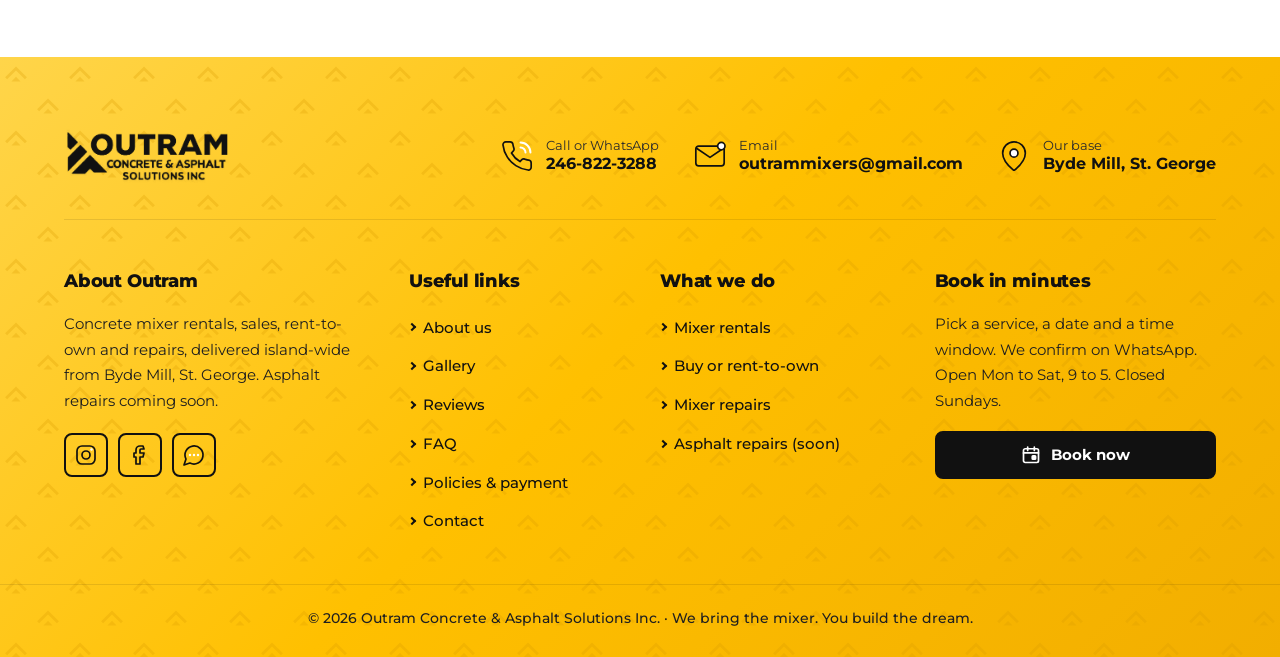
==== commit 2dce285c: "Remove photo overlay labels and the 2D mixer illustration Co-Authored-By: Claude Opus 5.5 <noreply@a" ====
--- a/index.html
+++ b/index.html
@@ -41,7 +41,7 @@
 <main id="main">
 
 <section class="hero gold-surface">
-  <div class="wrap hero-grid">
+  <div class="wrap hero-grid solo">
     <div>
       <span class="eyebrow">Welcome to Outram</span>
       <h1>We bring the mixer. <span class="white">You build the dream.</span></h1>
@@ -52,9 +52,6 @@
         <a class="btn btn-white" href="rent.html">How renting works</a>
       </div>
     </div>
-    <div class="hero-art">
-      <img class="art" src="mixer.svg" width="600" height="480" alt="Illustration of the yellow MT-480 two-bag diesel concrete mixer on its trailer">
-    </div>
   </div>
 </section>
 
@@ -63,7 +60,6 @@
 <section class="section home-about" id="about">
   <div class="wrap split">
     <div class="photo reveal" role="img" aria-label="Founder Ijariah Outram standing between Outram's yellow concrete mixers at the yard">
-      <div class="img-label"><span class="big">5 to 9</span><small>Founder-led, since day one</small></div>
     </div>
     <div class="reveal">
       <span class="eyebrow">About Outram</span>
@@ -113,8 +109,6 @@
   <div class="wrap split">
     <div class="collage reveal">
       <div class="collage-main" role="img" aria-label="Ijariah Outram with the Outram mixer fleet at Byde Mill"></div>
-      <div class="collage-sub cream"><img src="mixer.svg" width="600" height="480" alt=""></div>
-      <div class="collage-label"><span class="big">Local</span><small>Byde Mill, St. George</small></div>
     </div>
     <div class="reveal">
       <span class="eyebrow">Why choose us?</span>
--- a/styles.css
+++ b/styles.css
@@ -669,6 +669,16 @@
 .center-block{max-width:760px;margin:0 auto;text-align:center}
 .center-block .btn-row{justify-content:center}
 .center-block .lead{margin-left:auto;margin-right:auto}
+
+
+/* layouts without the 2D illustration */
+.hero-grid.solo{grid-template-columns:1fr;max-width:900px;text-align:center}
+.hero-grid.solo .lead{margin-left:auto;margin-right:auto}
+.hero-grid.solo .or-pair{justify-content:center}
+.banner-grid{grid-template-columns:1fr}
+.collage{padding:0}
+.spot-art{aspect-ratio:600/480;min-height:280px}
+.spot-art:not(.is3d) .hs{display:none}
 
 /* ---------- Scroll reveal ---------- */
 .js .reveal{opacity:0;translate:0 18px;transition:opacity .5s ease var(--rd,0ms),translate .5s ease var(--rd,0ms),transform .3s,box-shadow .3s,border-color .3s}
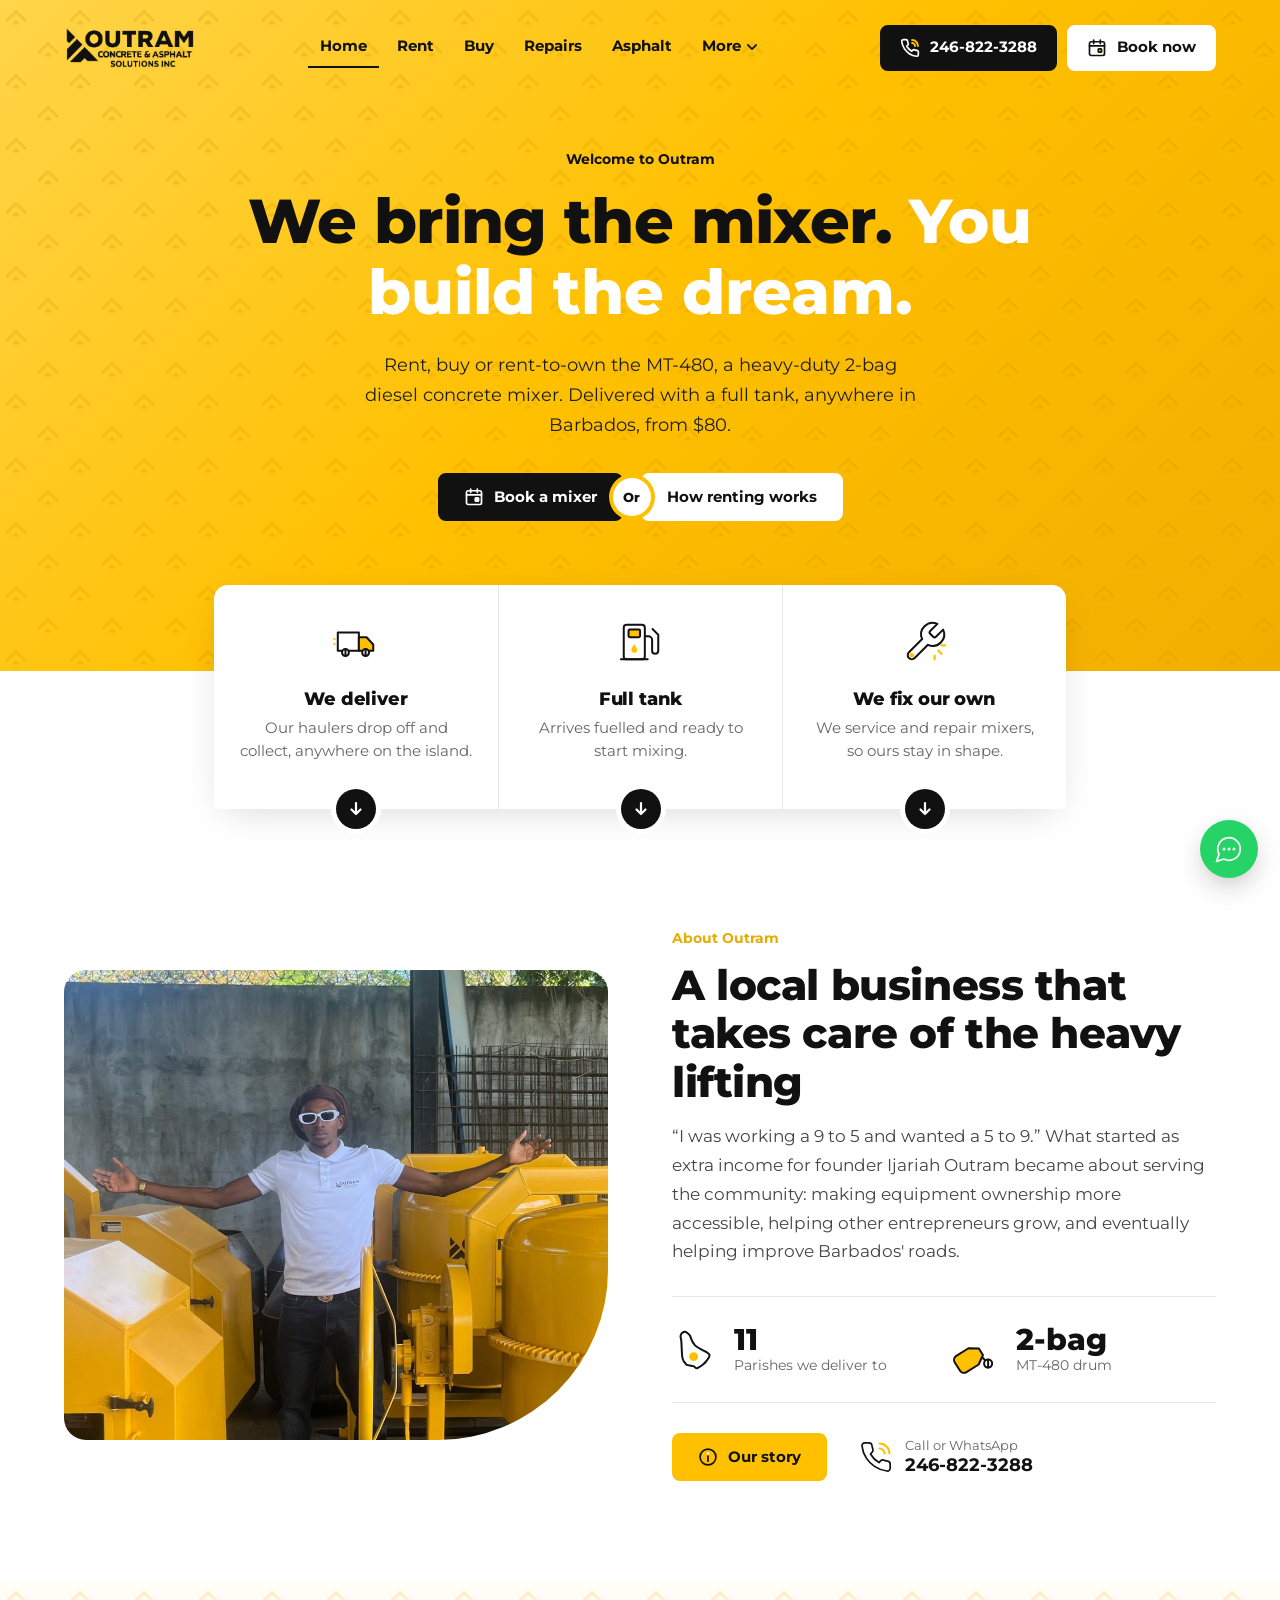
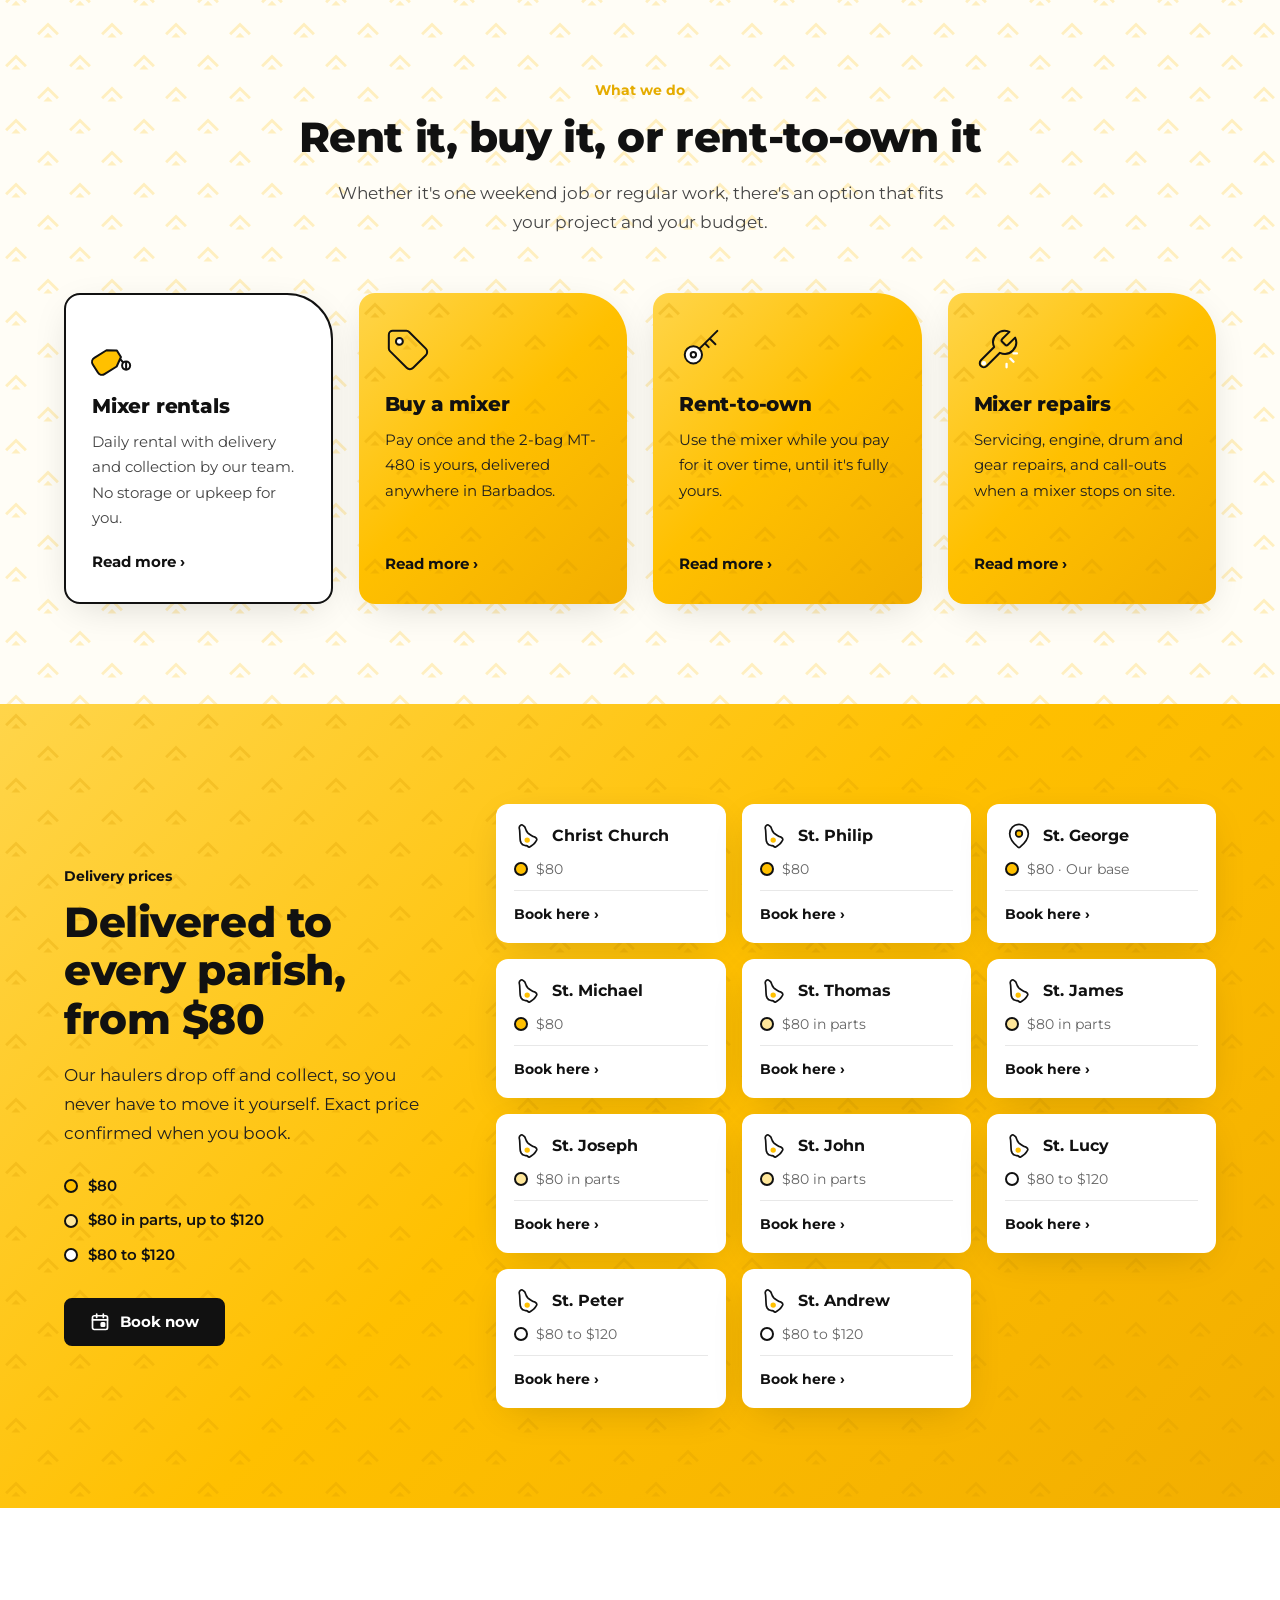
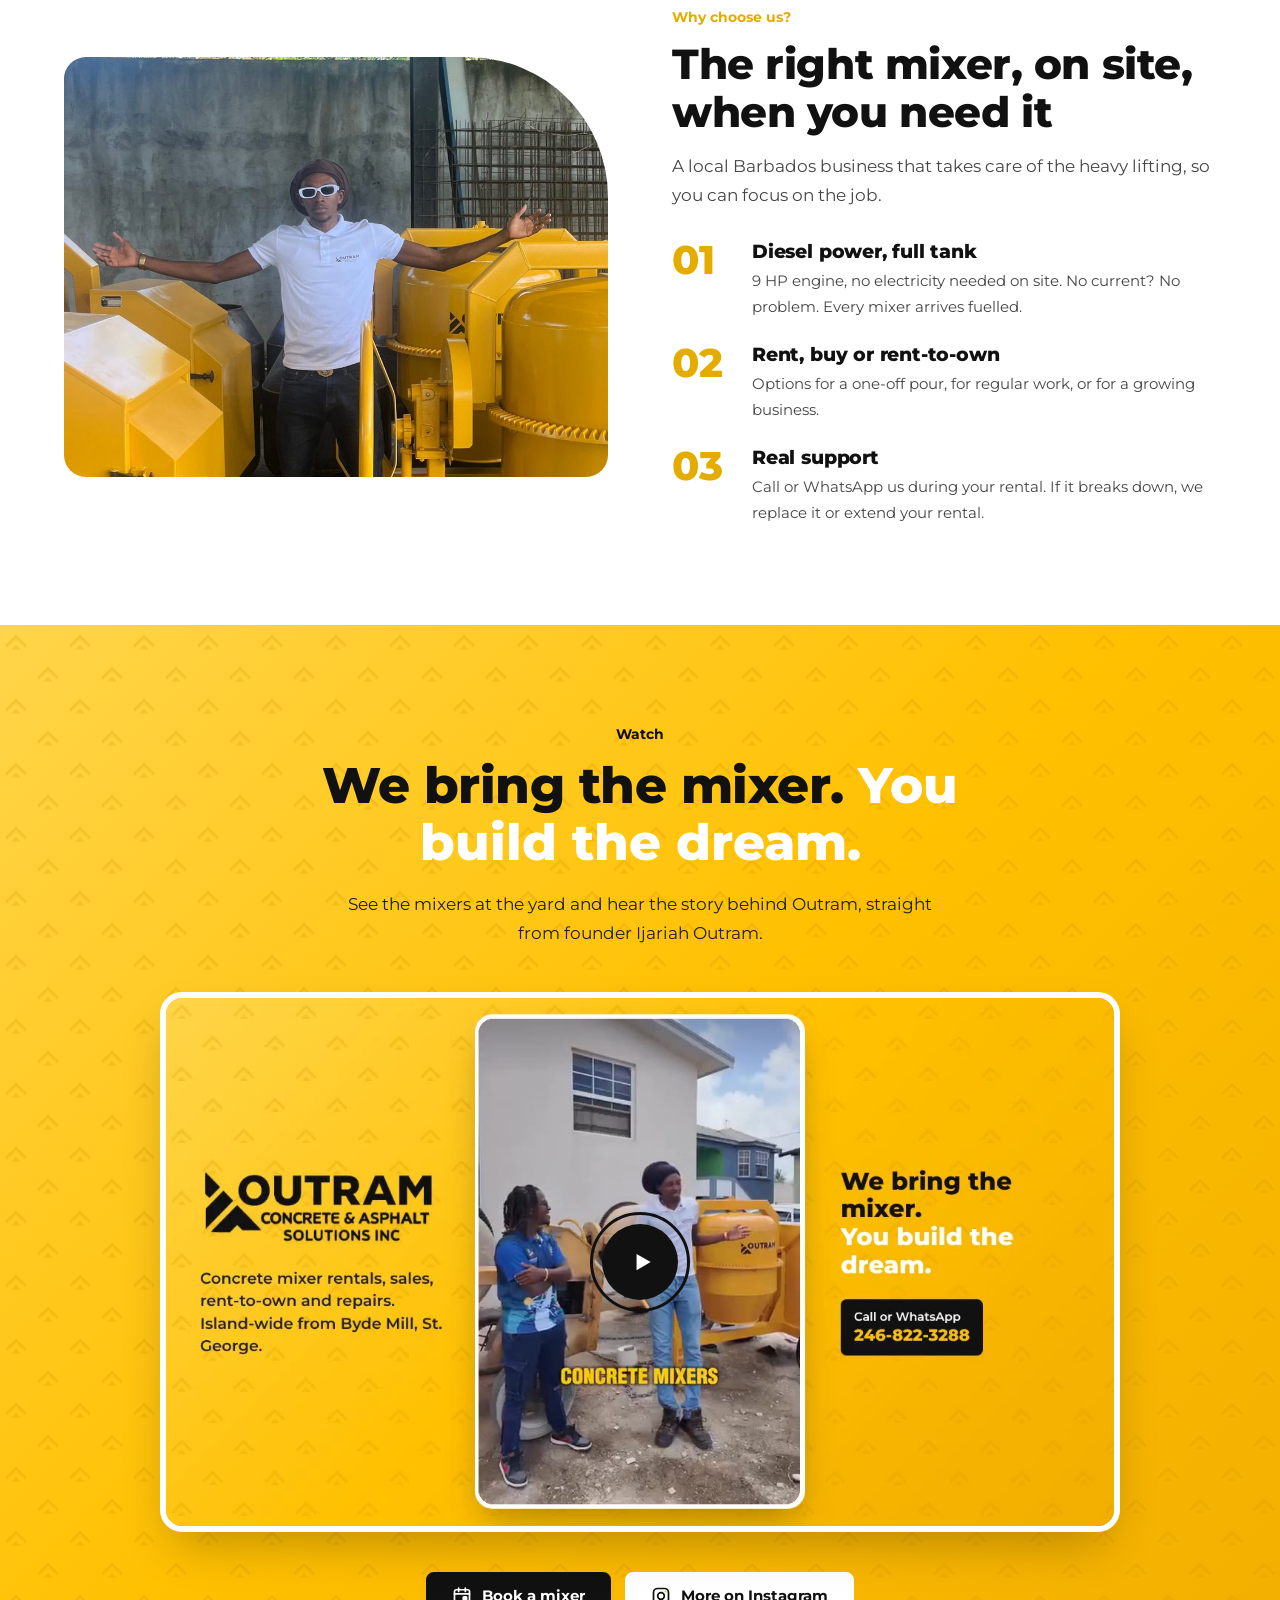
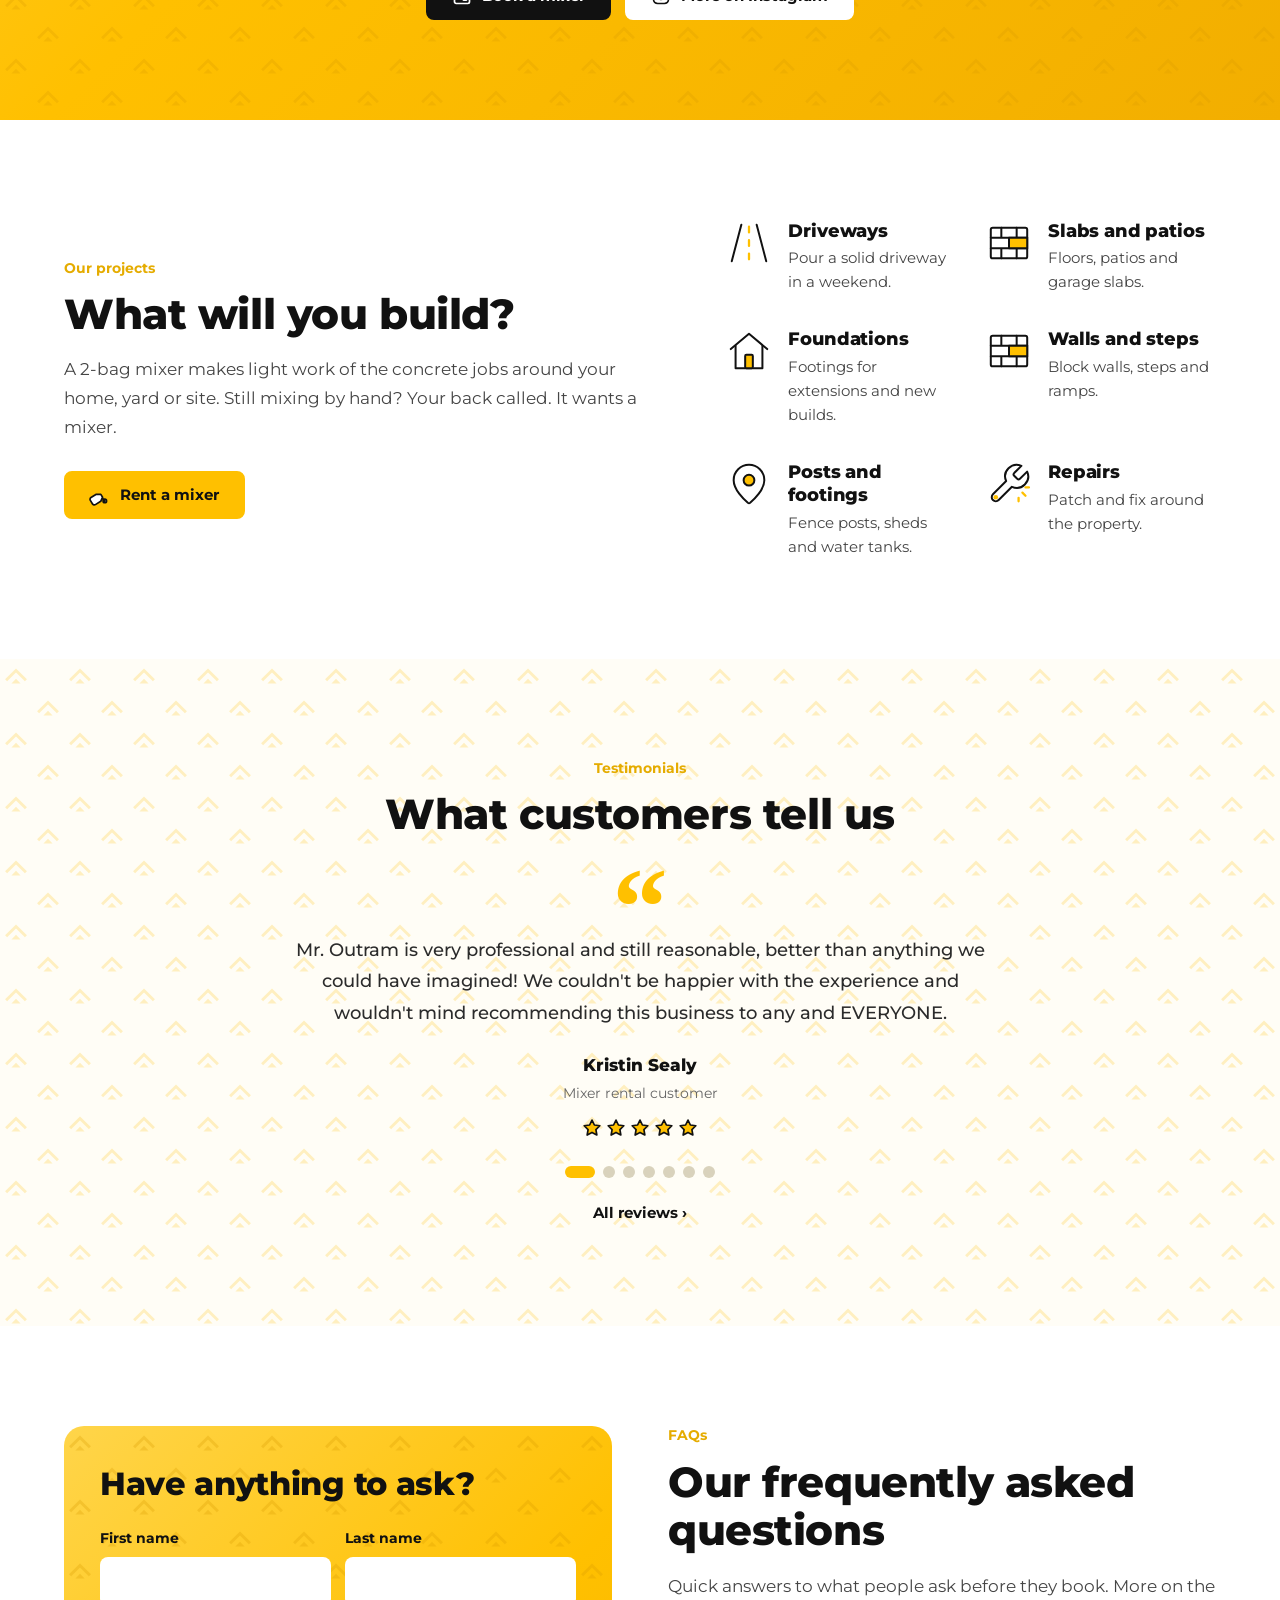
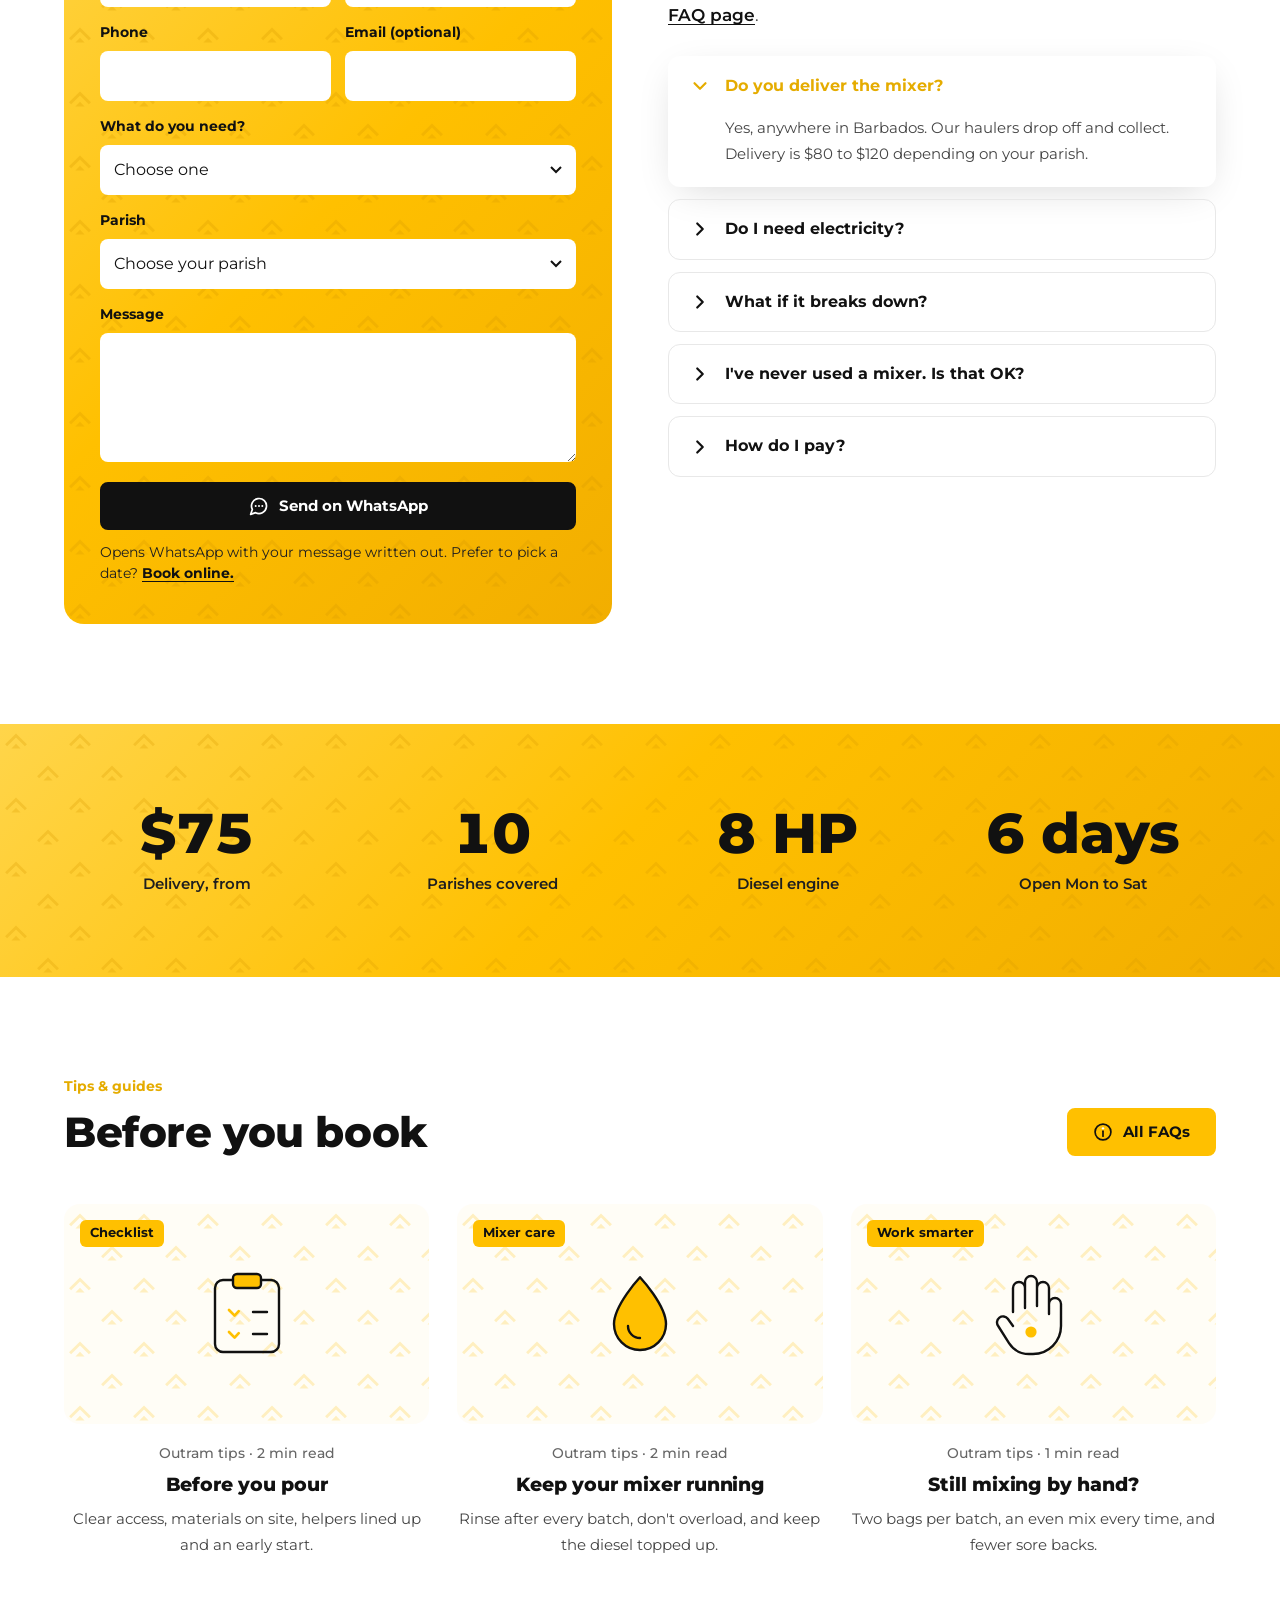
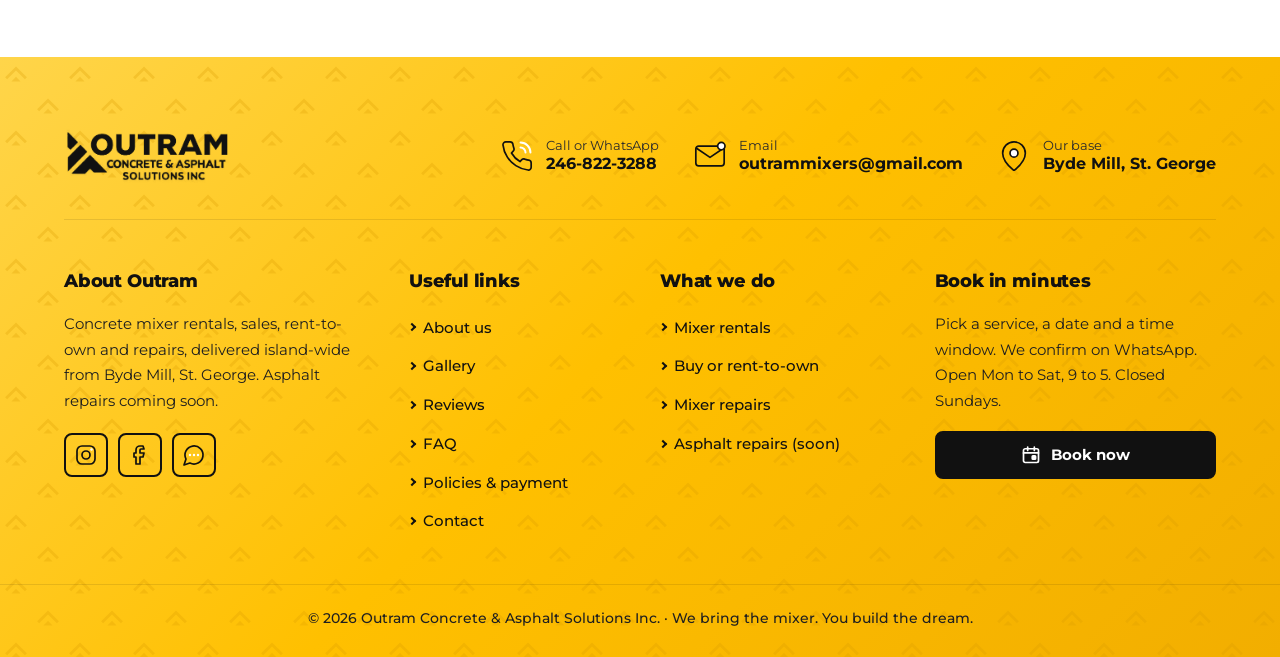
==== commit c189a8d8: "Keep logo the same size when scrolling; make map and styles survive caching Version stylesheet and s" ====
--- a/index.html
+++ b/index.html
@@ -14,7 +14,7 @@
 <link rel="preconnect" href="https://fonts.googleapis.com">
 <link rel="preconnect" href="https://fonts.gstatic.com" crossorigin>
 <link rel="stylesheet" href="https://fonts.googleapis.com/css2?family=Montserrat:wght@400;500;600;700;800&amp;display=swap">
-<link rel="stylesheet" href="styles.css">
+<link rel="stylesheet" href="styles.css?v=bce519fe">
 <script>document.documentElement.className+=" js";</script>
 <script type="application/ld+json">{"@context": "https://schema.org", "@type": "LocalBusiness", "name": "Outram Concrete & Asphalt Solutions Inc", "alternateName": "Outram Mixer Rentals", "slogan": "We bring the mixer. You build the dream.", "founder": {"@type": "Person", "name": "Ijariah Outram"}, "description": "Outram Concrete & Asphalt Solutions Inc is a Barbados-based construction equipment company specialising in equipment sales, rentals, repairs and flexible rent-to-own opportunities.", "image": "founder.jpg", "logo": "logo.png", "telephone": "+1-246-822-3288", "email": "outrammixers@gmail.com", "address": {"@type": "PostalAddress", "streetAddress": "Byde Mill", "addressLocality": "St. George", "addressCountry": "BB"}, "openingHours": "Mo-Sa 09:00-17:00", "areaServed": {"@type": "Country", "name": "Barbados"}, "sameAs": ["https://www.instagram.com/outramconcreteandasphalt/", "https://www.facebook.com/p/Outram-Mixer-RentalsOutram-Mixer-Rentals-61550257255957/"]}</script>
 </head>
@@ -260,7 +260,7 @@
 </footer>
 <a class="wa-float" href="https://wa.me/12468223288" aria-label="Chat with Outram on WhatsApp"><svg class="ai" viewBox="0 0 24 24" aria-hidden="true"><path class="o" d="M7.9 20A9 9 0 1 0 4 16.1L2 22z"/><circle class="yd a-d1" cx="8" cy="12" r="1.2"/><circle class="yd a-d2" cx="12" cy="12" r="1.2"/><circle class="yd a-d3" cx="16" cy="12" r="1.2"/></svg></a>
 <div id="toast" role="status" aria-live="polite"></div>
-<script src="firebase-config.js"></script>
-<script src="site.js"></script>
+<script src="firebase-config.js?v=10f6dff8"></script>
+<script src="site.js?v=09fb3b00"></script>
 </body>
 </html>
--- a/styles.css
+++ b/styles.css
@@ -175,8 +175,7 @@
 .site-header .wrap{height:100%;display:flex;align-items:center;justify-content:space-between;gap:20px}
 .site-header.stuck{position:fixed;height:76px;background:#fff;box-shadow:0 8px 30px -14px rgba(0,0,0,.25)}
 .brand{display:flex;align-items:center;flex-shrink:0}
-.brand img{height:54px;width:auto;transition:height .3s}
-.site-header.stuck .brand img{height:46px}
+.brand img{height:46px;width:auto}
 .brand .logo-white{display:none}
 .site-header.stuck .brand .logo-gold{display:none}
 .site-header.stuck .brand .logo-white{display:block}
@@ -670,6 +669,22 @@
 .center-block .btn-row{justify-content:center}
 .center-block .lead{margin-left:auto;margin-right:auto}
 
+
+
+/* Barbados delivery map */
+.bb-wrap{display:flex;flex-direction:column;align-items:center}
+.bb-map{width:100%;max-width:460px;height:auto;overflow:visible}
+.bb-map .pa{stroke:var(--black);stroke-width:2px;stroke-linejoin:round;vector-effect:non-scaling-stroke;transition:filter .2s,stroke-width .2s}
+.bb-map .d80{fill:var(--gold)}
+.bb-map .dparts{fill:var(--gold-lt)}
+.bb-map .dfar{fill:#fff}
+.bb-map .pl{cursor:pointer;outline:none}
+.bb-map .pl:hover .pa,.bb-map .pl:focus-visible .pa{filter:brightness(.9);stroke-width:3.5px}
+.bb-map .pl:focus-visible .pa{stroke-dasharray:6 4}
+.bb-map .pn{font-family:var(--font);font-weight:700;font-size:15px;fill:var(--black);text-anchor:middle;pointer-events:none}
+.bb-map .base{pointer-events:none}
+.bb-hint{font-size:14px;color:var(--muted);margin-top:10px;font-weight:600}
+@media (max-width:600px){.bb-map .pn{font-size:17px}}
 
 /* layouts without the 2D illustration */
 .hero-grid.solo{grid-template-columns:1fr;max-width:900px;text-align:center}
@@ -829,7 +844,6 @@
   .head-actions .btn-phone .txt{display:none}
   .head-actions .btn-phone{padding:10px 12px}
   .site-header .wrap{gap:12px}
-  .brand img{height:46px}
   .hero{padding:130px 0 140px}
   .hero-grid,.split,.split.wide-left,.ask-grid,.banner-grid,.spot,.glance,.logo-meaning,.pay-grid,.panel-grid,.head-row{grid-template-columns:1fr}
   .head-row{align-items:start;gap:16px}
@@ -859,7 +873,6 @@
   .wrap{padding:0 18px}
   .head-actions .btn-book{display:none}
   .brand img{height:40px}
-  .site-header.stuck .brand img{height:38px}
   .hero h1{font-size:38px}
   .btn-row .btn,.or-pair .btn{width:100%}
   .or-pair{flex-direction:column;align-items:stretch}
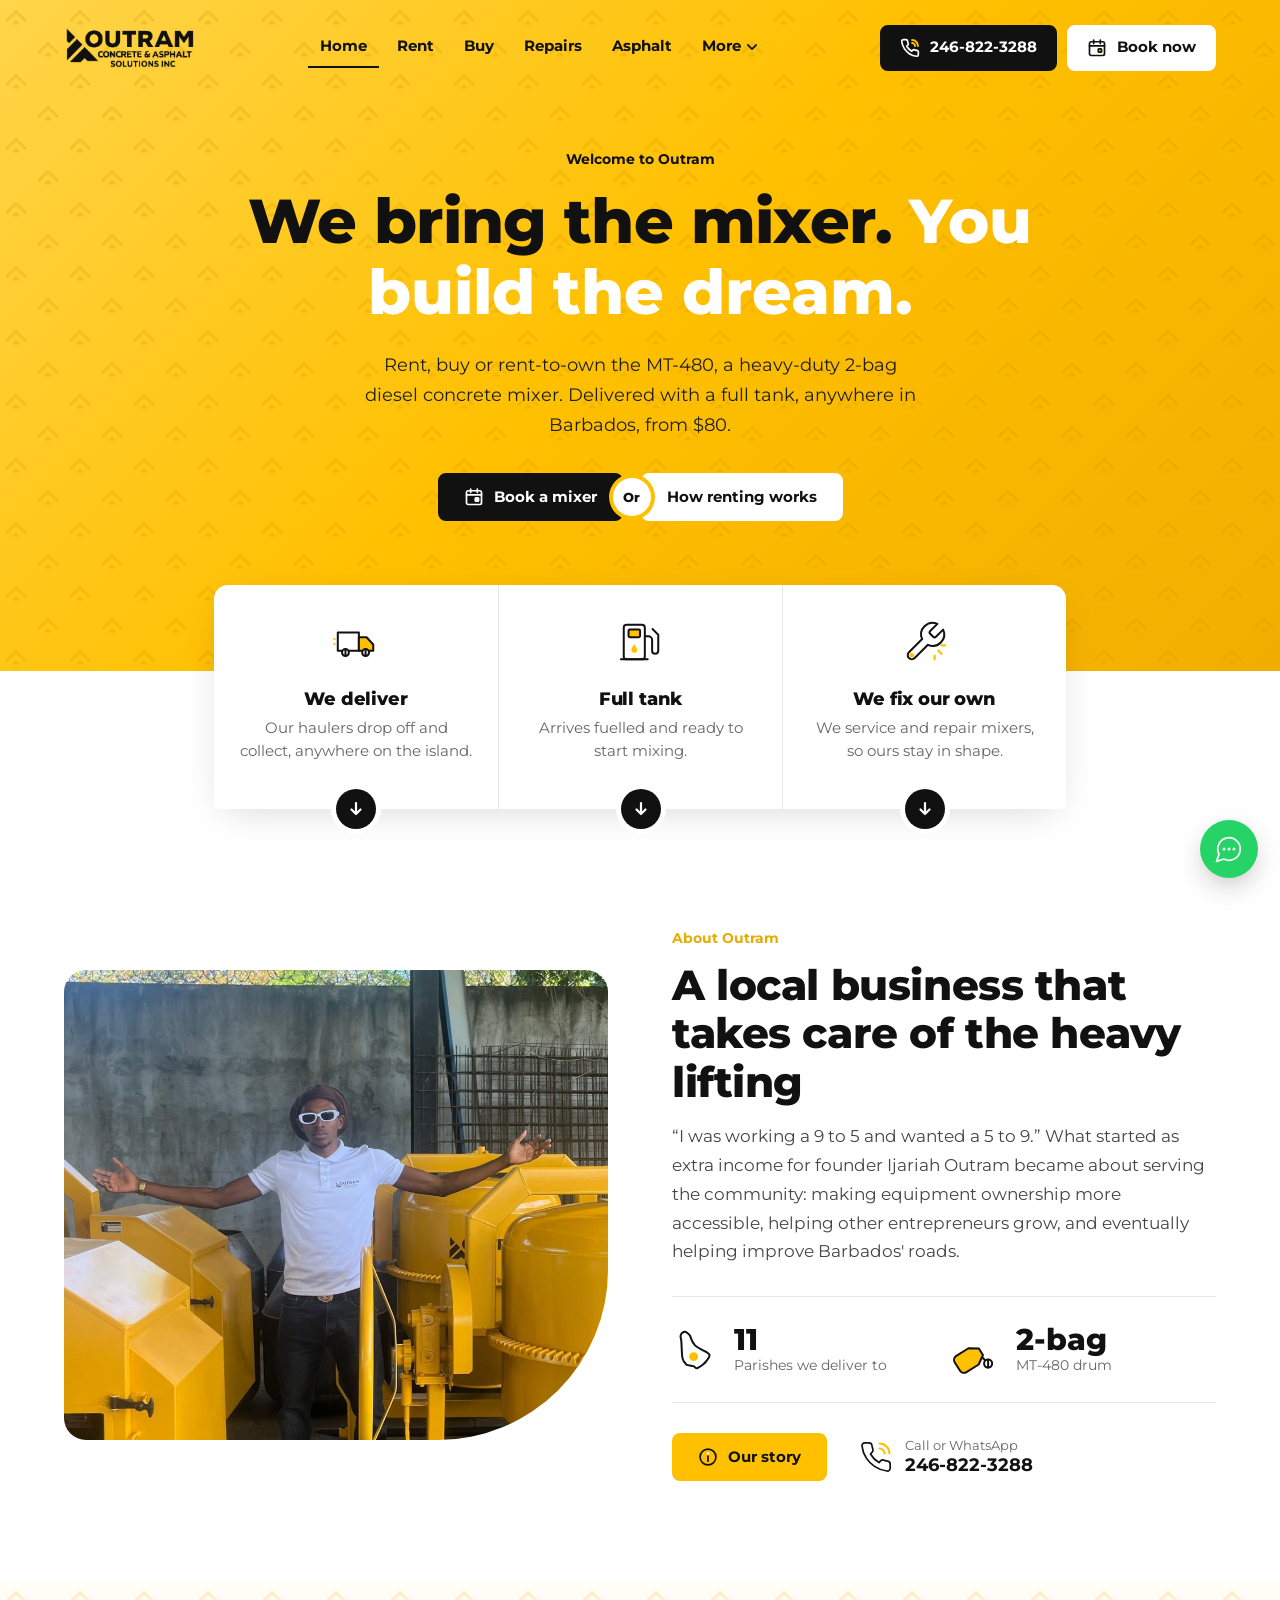
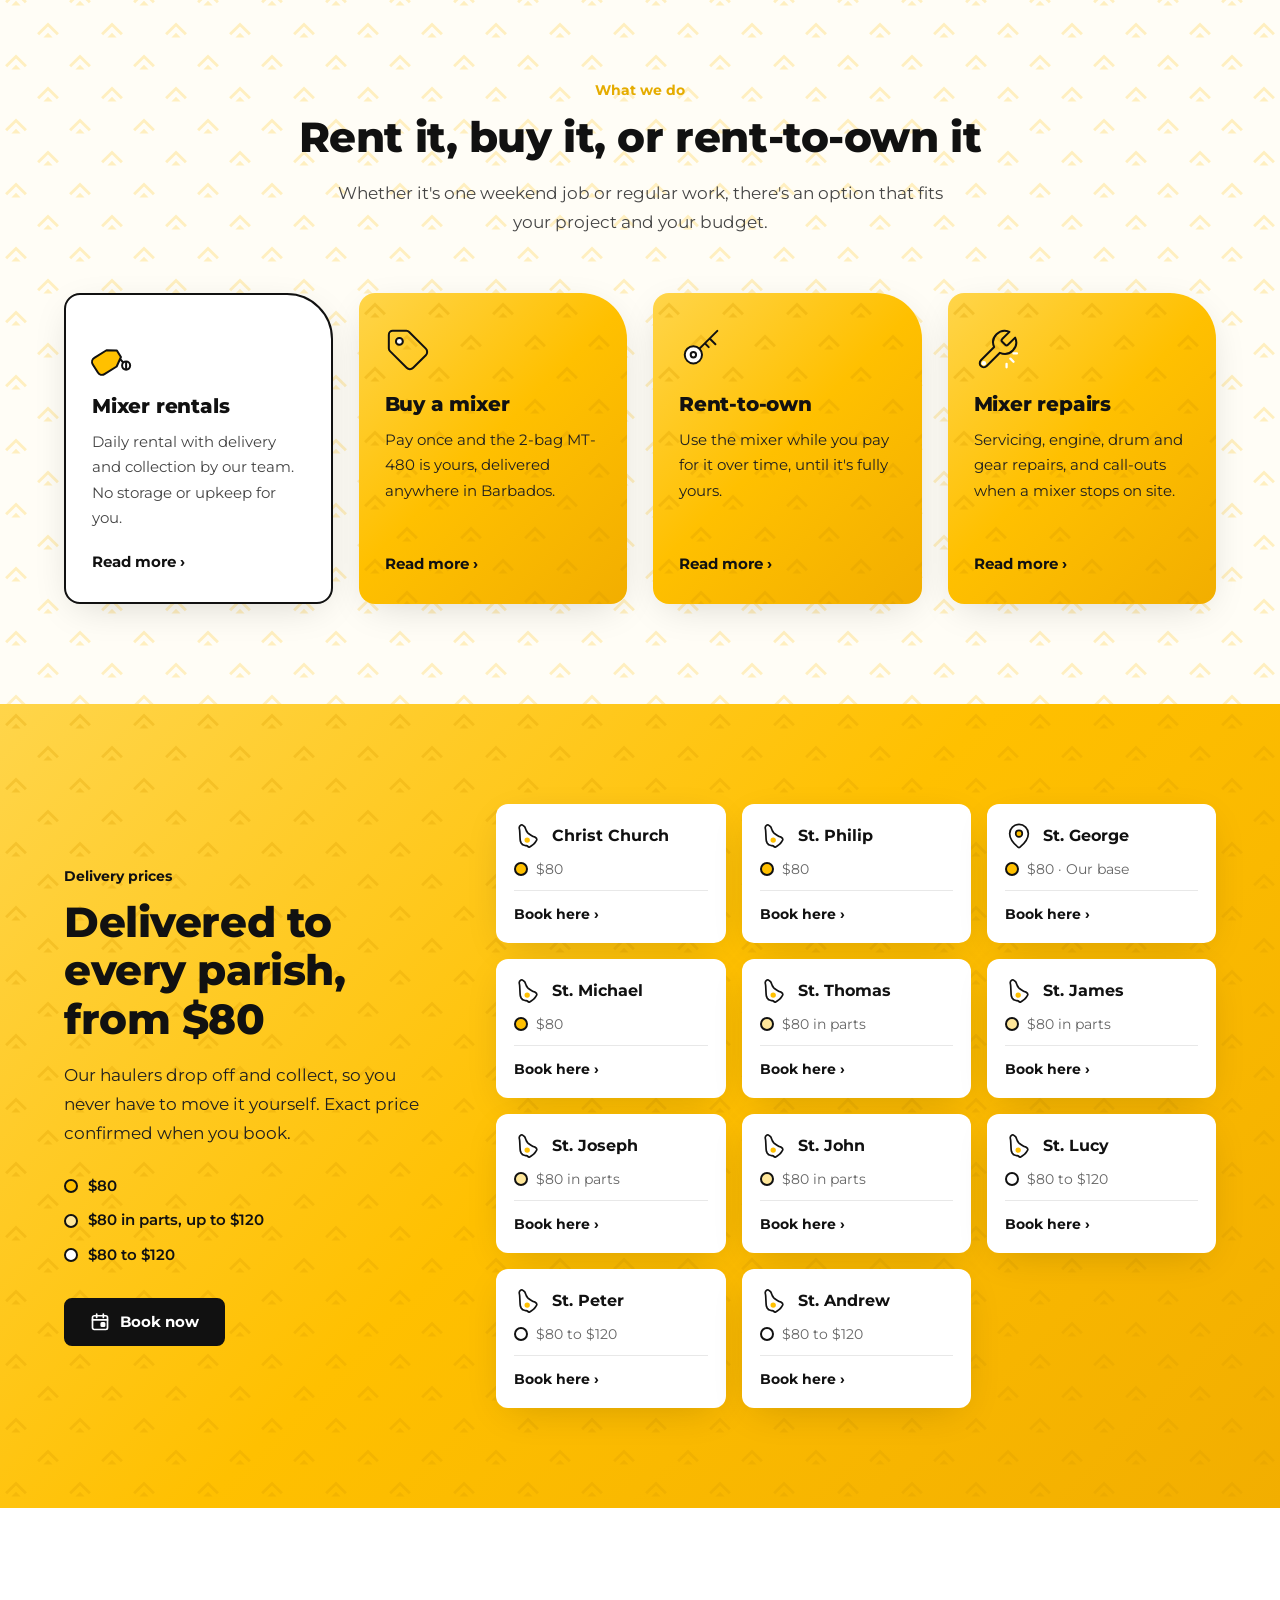
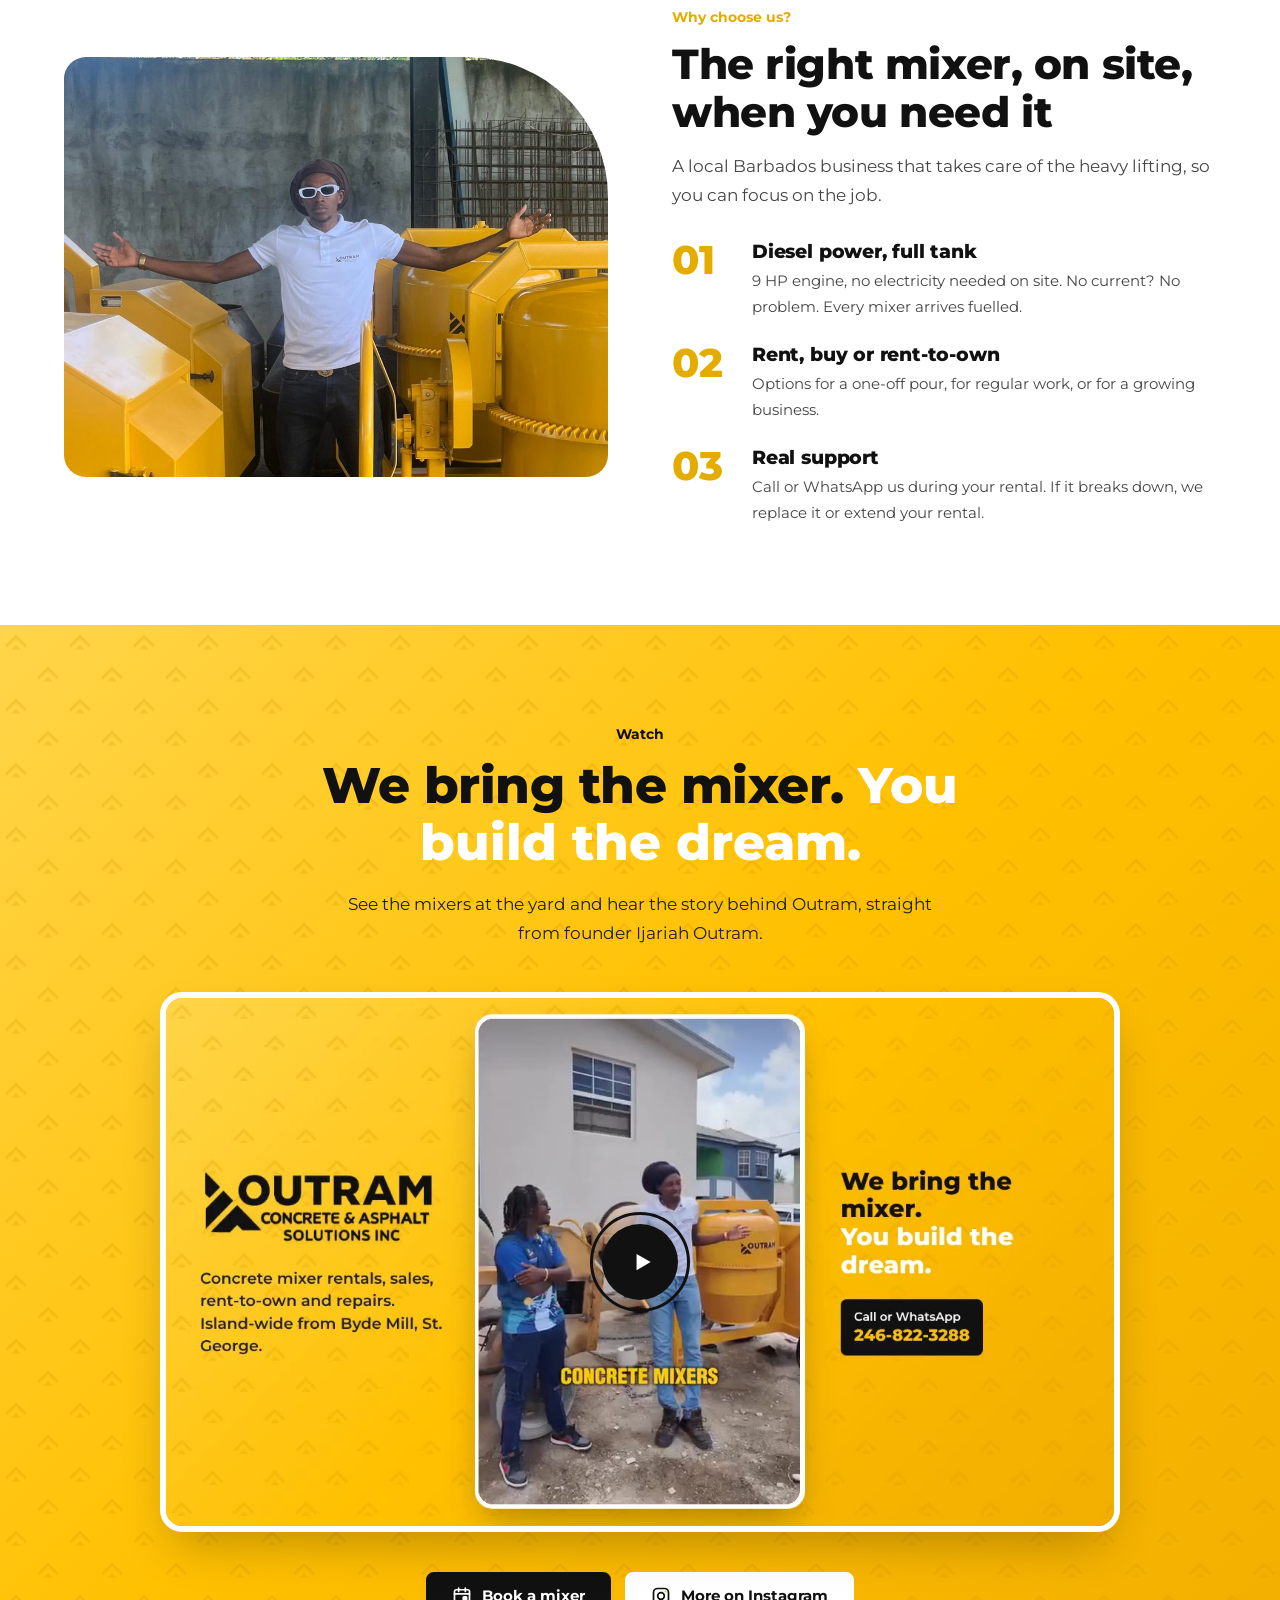
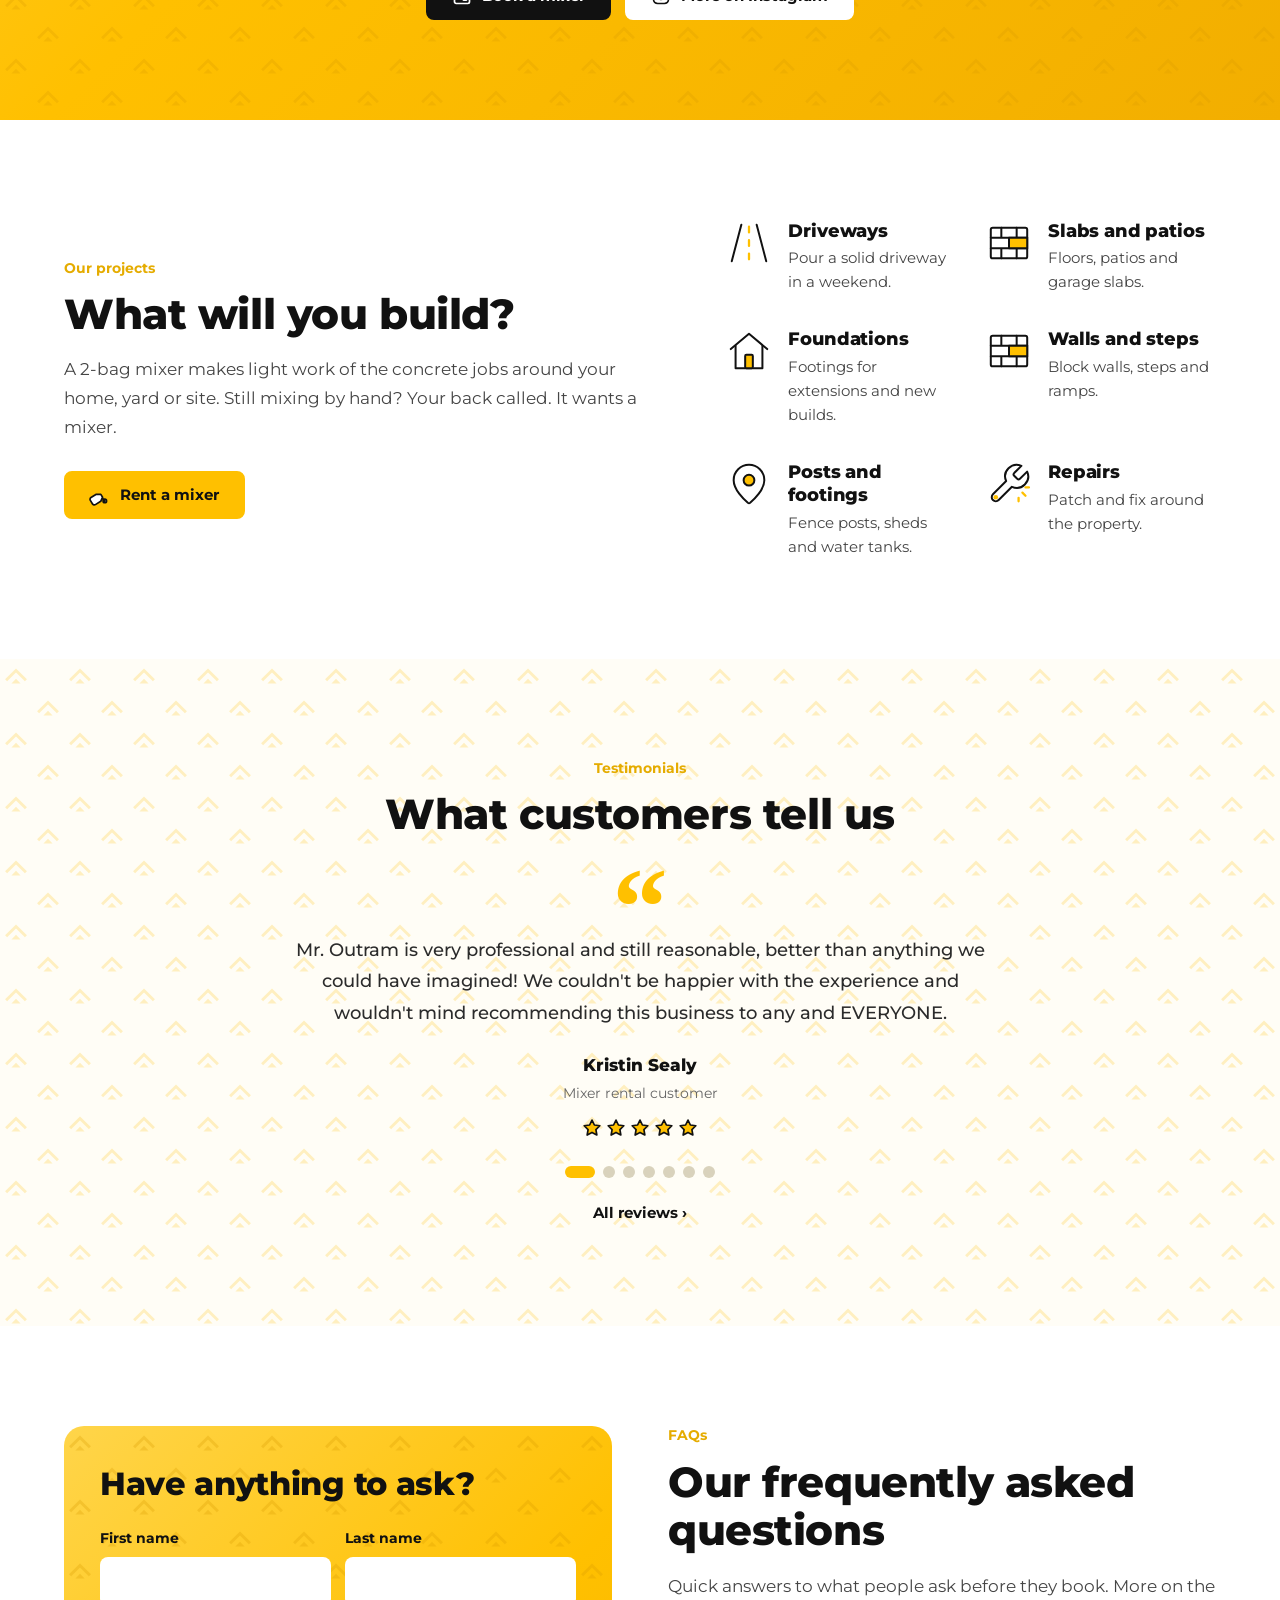
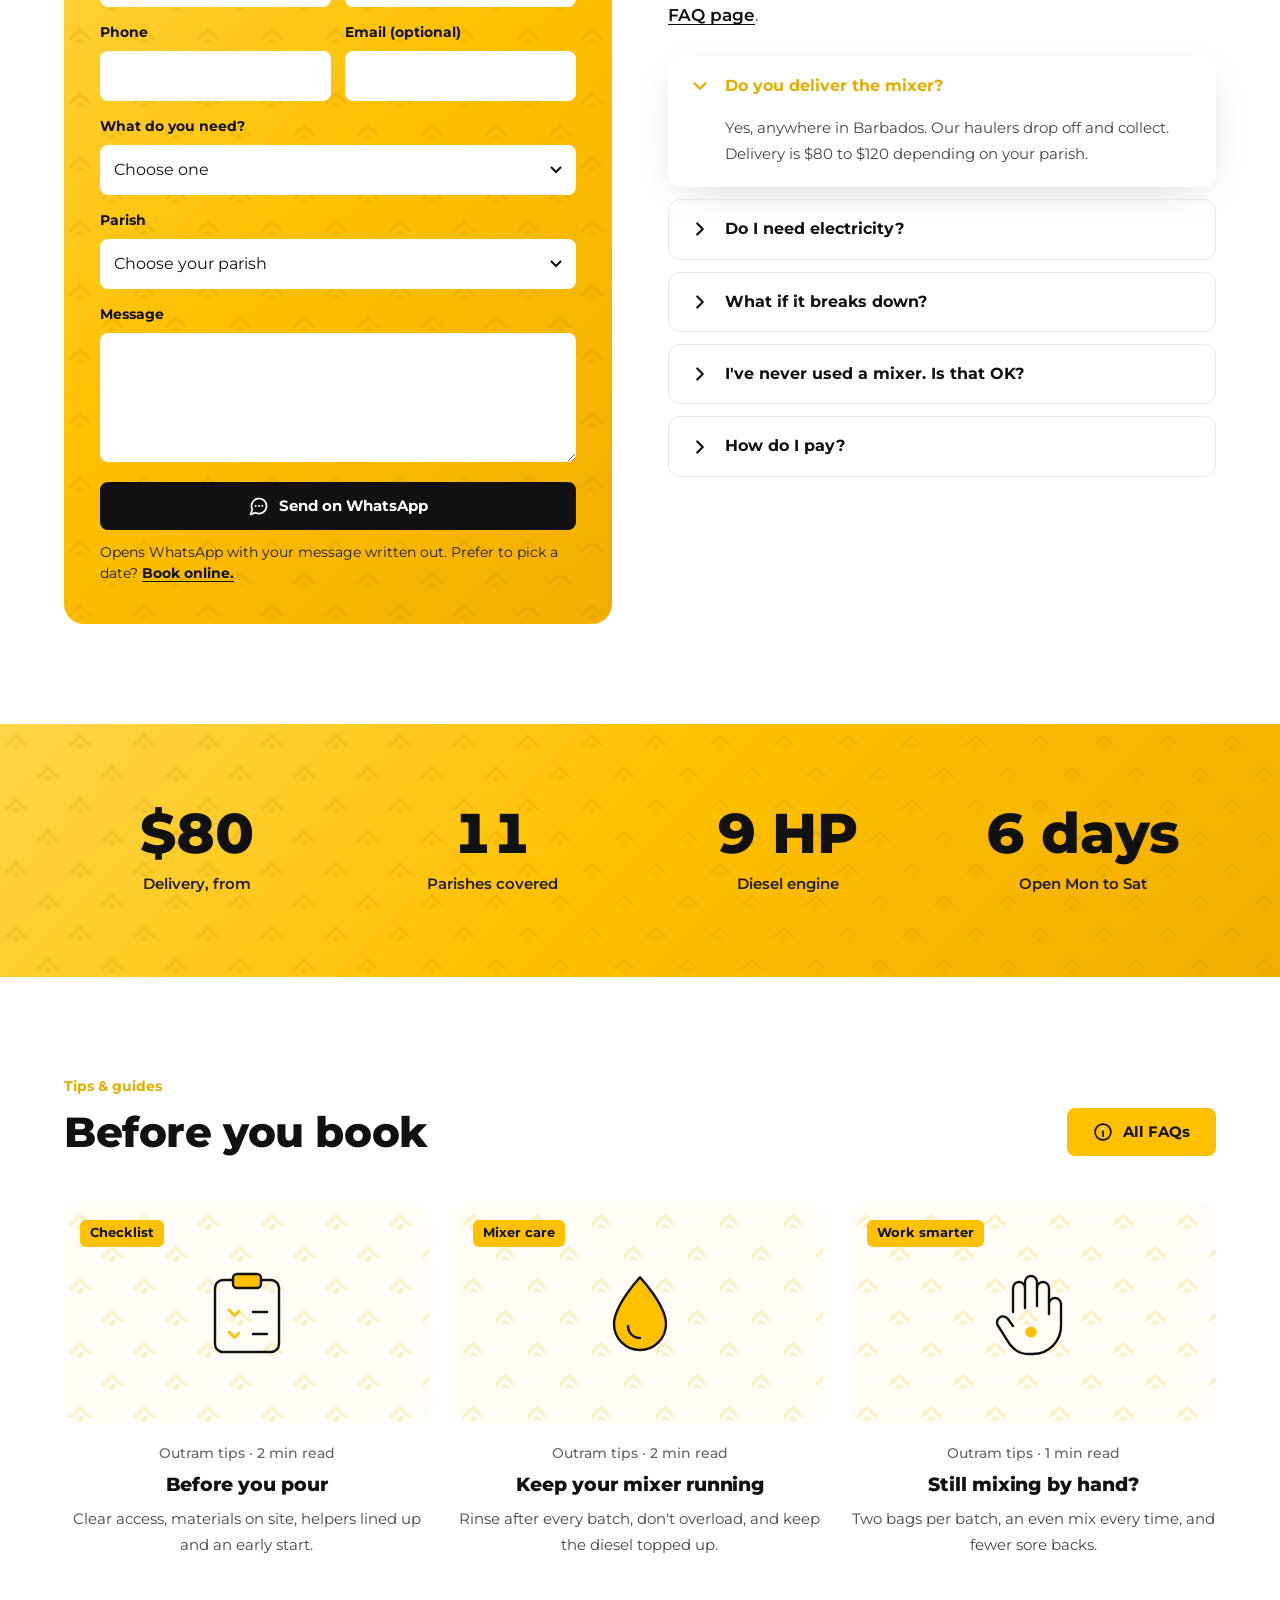
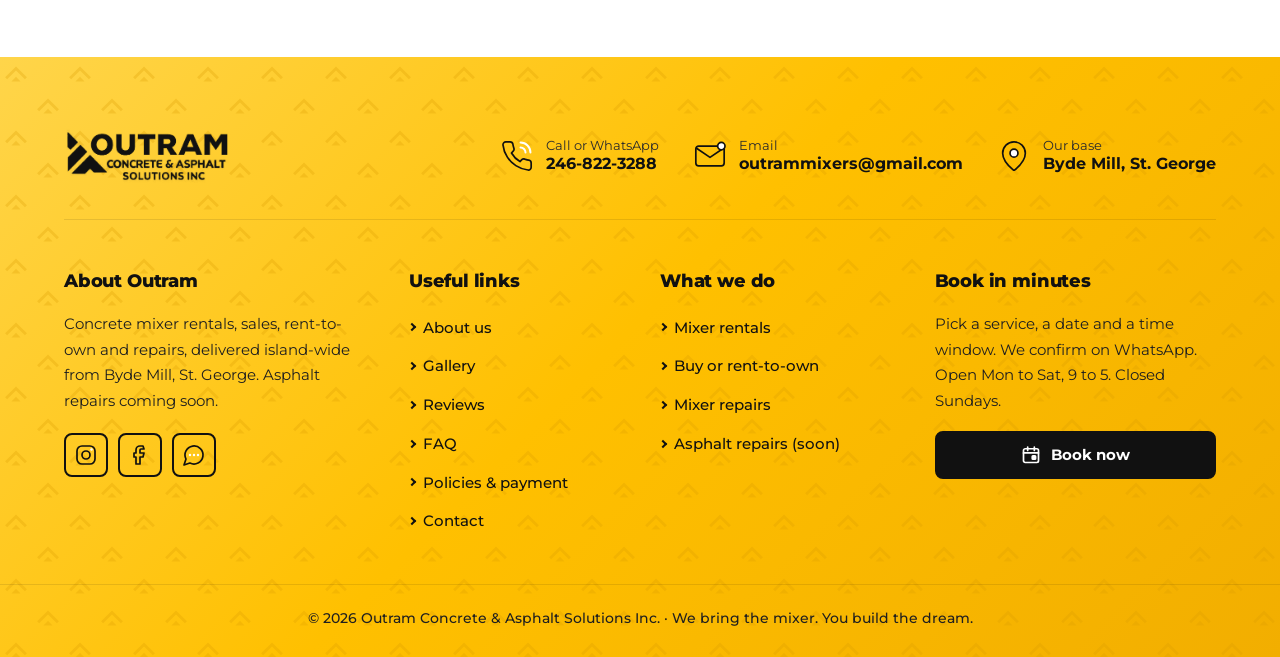
==== commit ce368aa8: "Add printable rental agreement to the dashboard; fix map labels - Rental agreement and liability wai" ====
--- a/index.html
+++ b/index.html
@@ -14,7 +14,7 @@
 <link rel="preconnect" href="https://fonts.googleapis.com">
 <link rel="preconnect" href="https://fonts.gstatic.com" crossorigin>
 <link rel="stylesheet" href="https://fonts.googleapis.com/css2?family=Montserrat:wght@400;500;600;700;800&amp;display=swap">
-<link rel="stylesheet" href="styles.css?v=bce519fe">
+<link rel="stylesheet" href="styles.css?v=f3749741">
 <script>document.documentElement.className+=" js";</script>
 <script type="application/ld+json">{"@context": "https://schema.org", "@type": "LocalBusiness", "name": "Outram Concrete & Asphalt Solutions Inc", "alternateName": "Outram Mixer Rentals", "slogan": "We bring the mixer. You build the dream.", "founder": {"@type": "Person", "name": "Ijariah Outram"}, "description": "Outram Concrete & Asphalt Solutions Inc is a Barbados-based construction equipment company specialising in equipment sales, rentals, repairs and flexible rent-to-own opportunities.", "image": "founder.jpg", "logo": "logo.png", "telephone": "+1-246-822-3288", "email": "outrammixers@gmail.com", "address": {"@type": "PostalAddress", "streetAddress": "Byde Mill", "addressLocality": "St. George", "addressCountry": "BB"}, "openingHours": "Mo-Sa 09:00-17:00", "areaServed": {"@type": "Country", "name": "Barbados"}, "sameAs": ["https://www.instagram.com/outramconcreteandasphalt/", "https://www.facebook.com/p/Outram-Mixer-RentalsOutram-Mixer-Rentals-61550257255957/"]}</script>
 </head>
--- a/styles.css
+++ b/styles.css
@@ -684,7 +684,6 @@
 .bb-map .pn{font-family:var(--font);font-weight:700;font-size:15px;fill:var(--black);text-anchor:middle;pointer-events:none}
 .bb-map .base{pointer-events:none}
 .bb-hint{font-size:14px;color:var(--muted);margin-top:10px;font-weight:600}
-@media (max-width:600px){.bb-map .pn{font-size:17px}}
 
 /* layouts without the 2D illustration */
 .hero-grid.solo{grid-template-columns:1fr;max-width:900px;text-align:center}
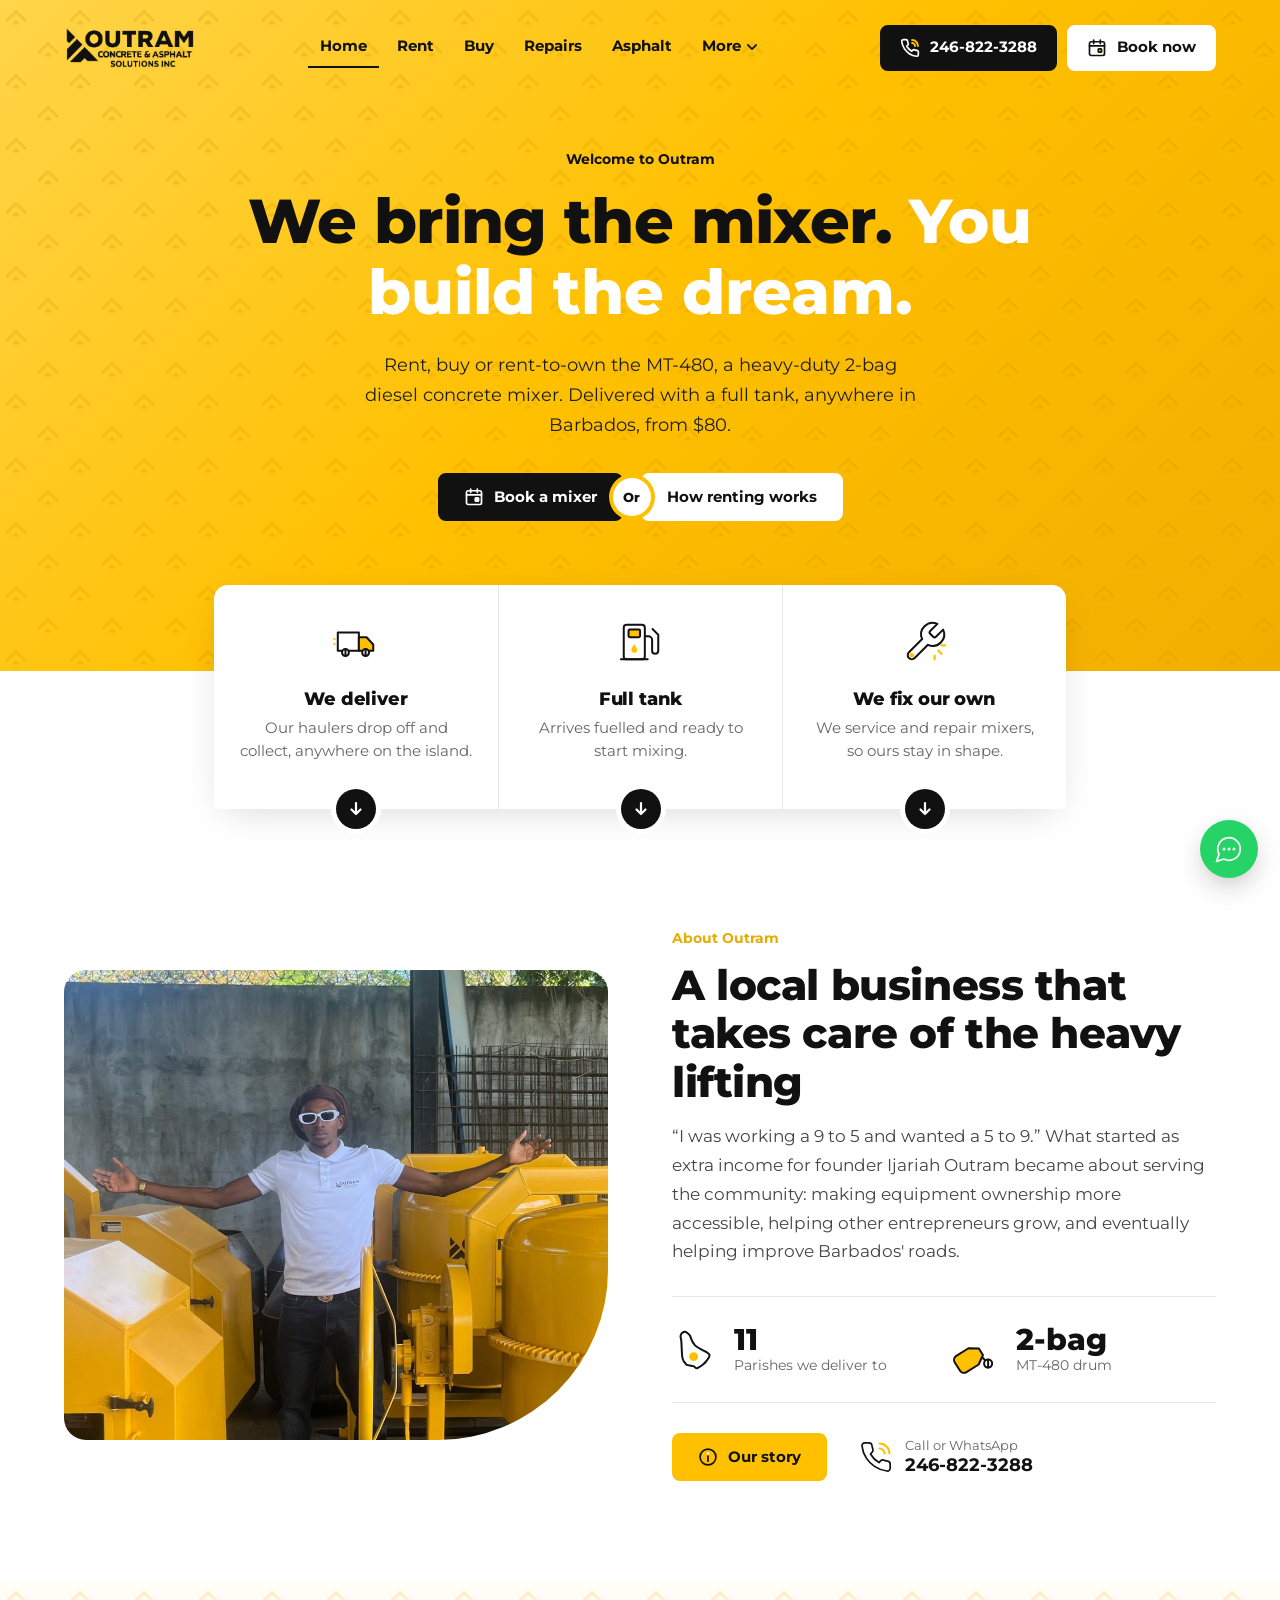
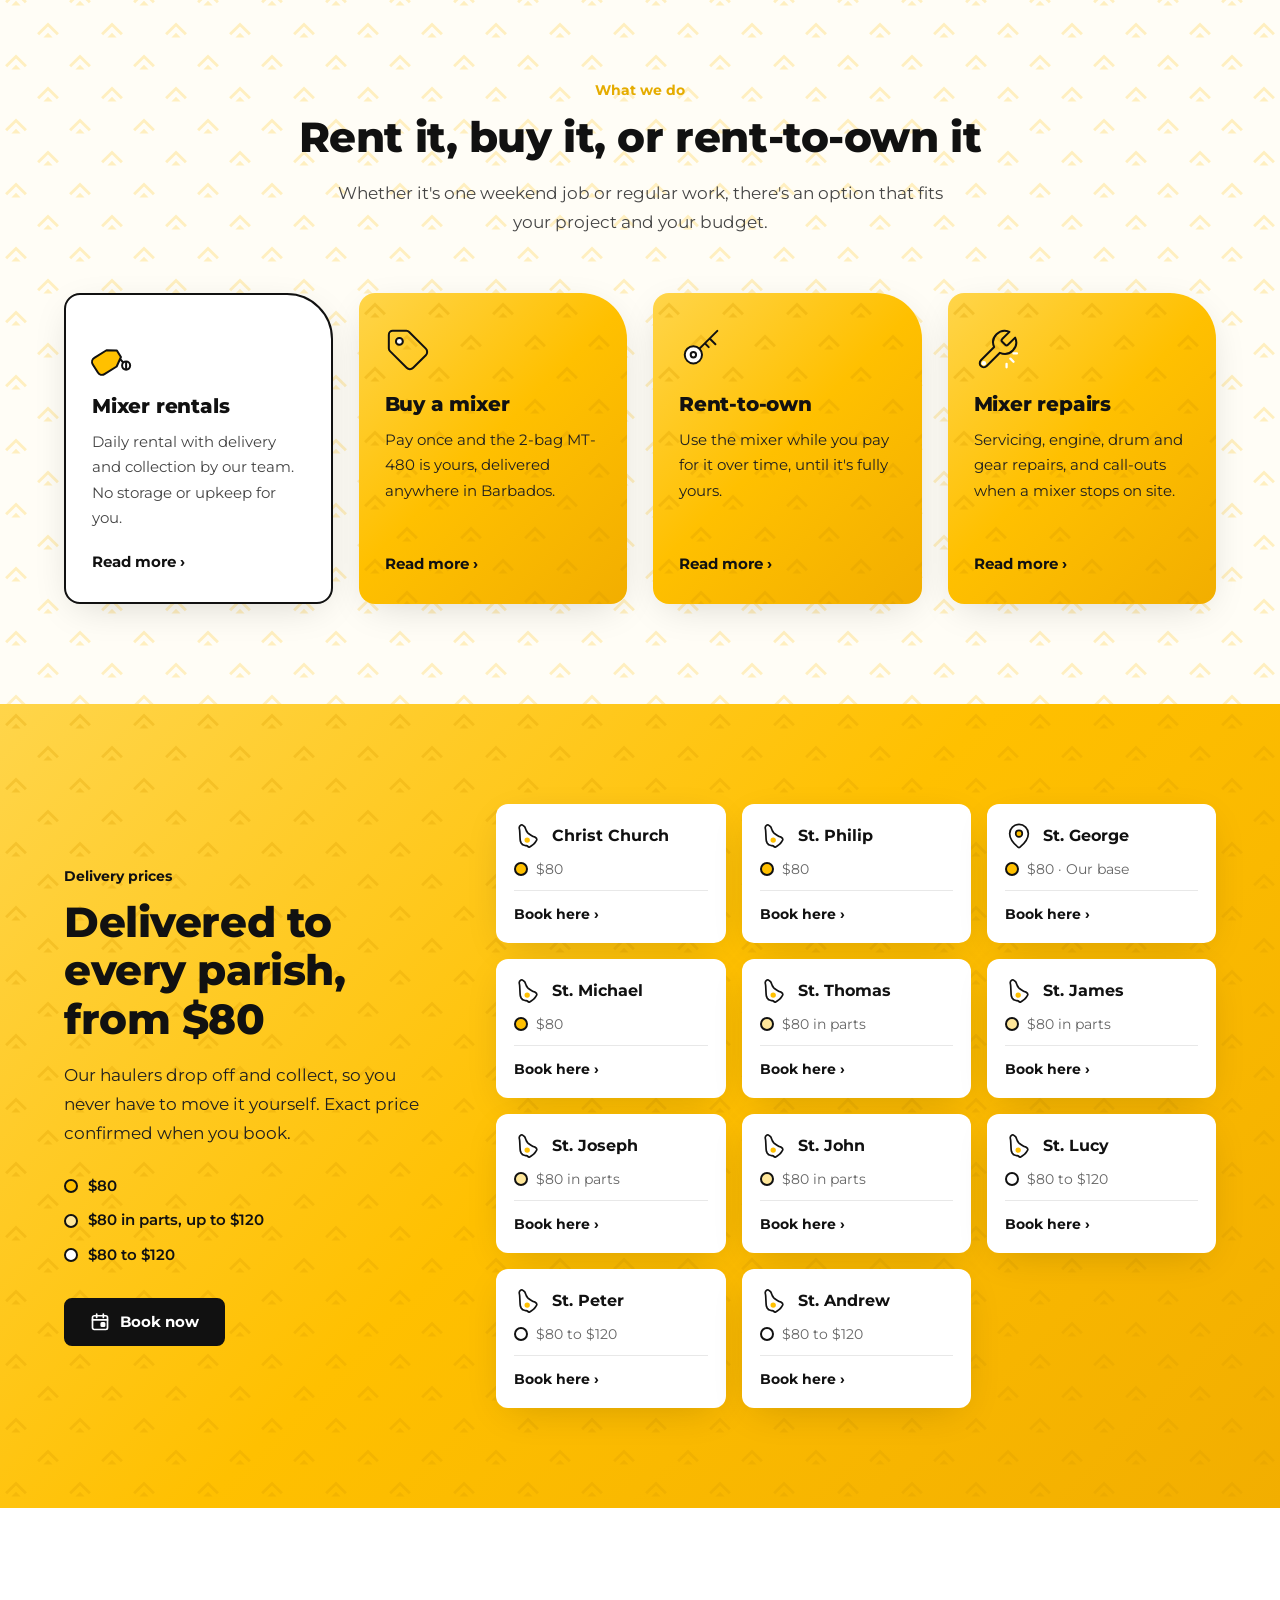
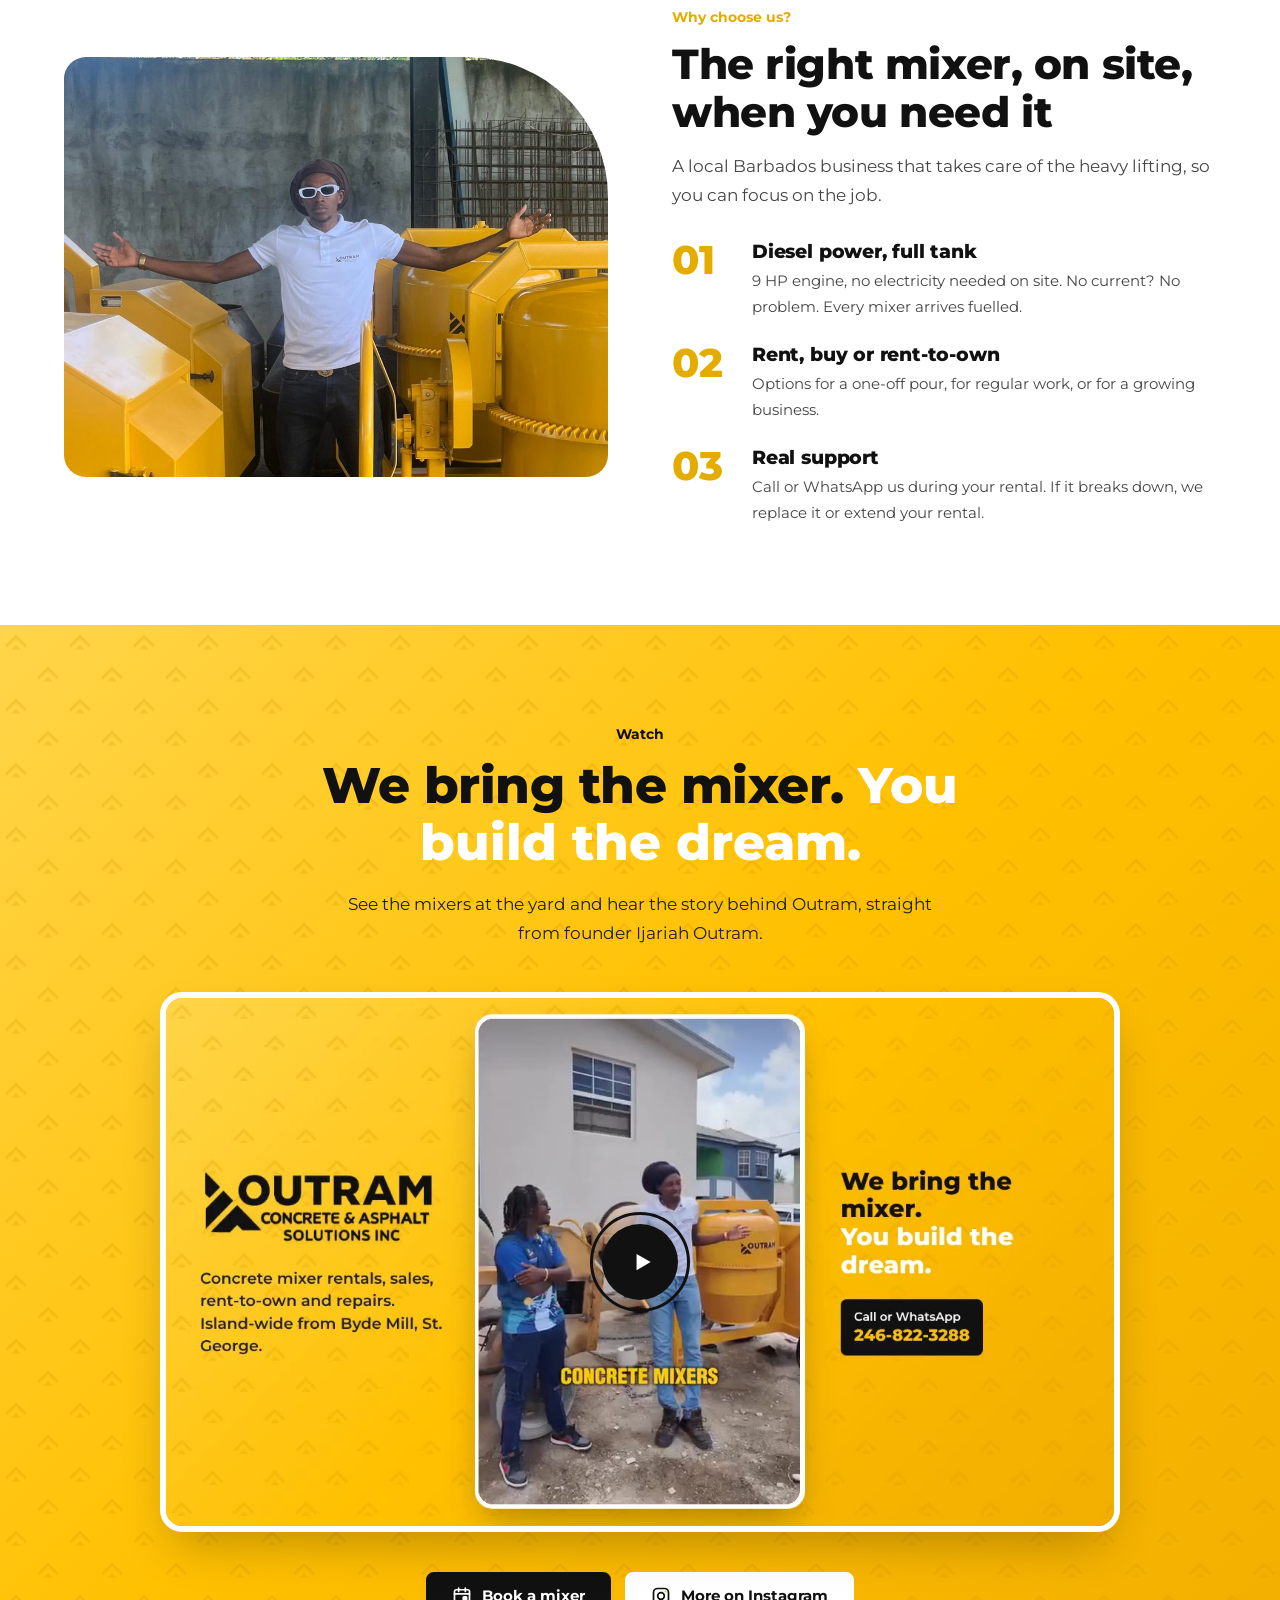
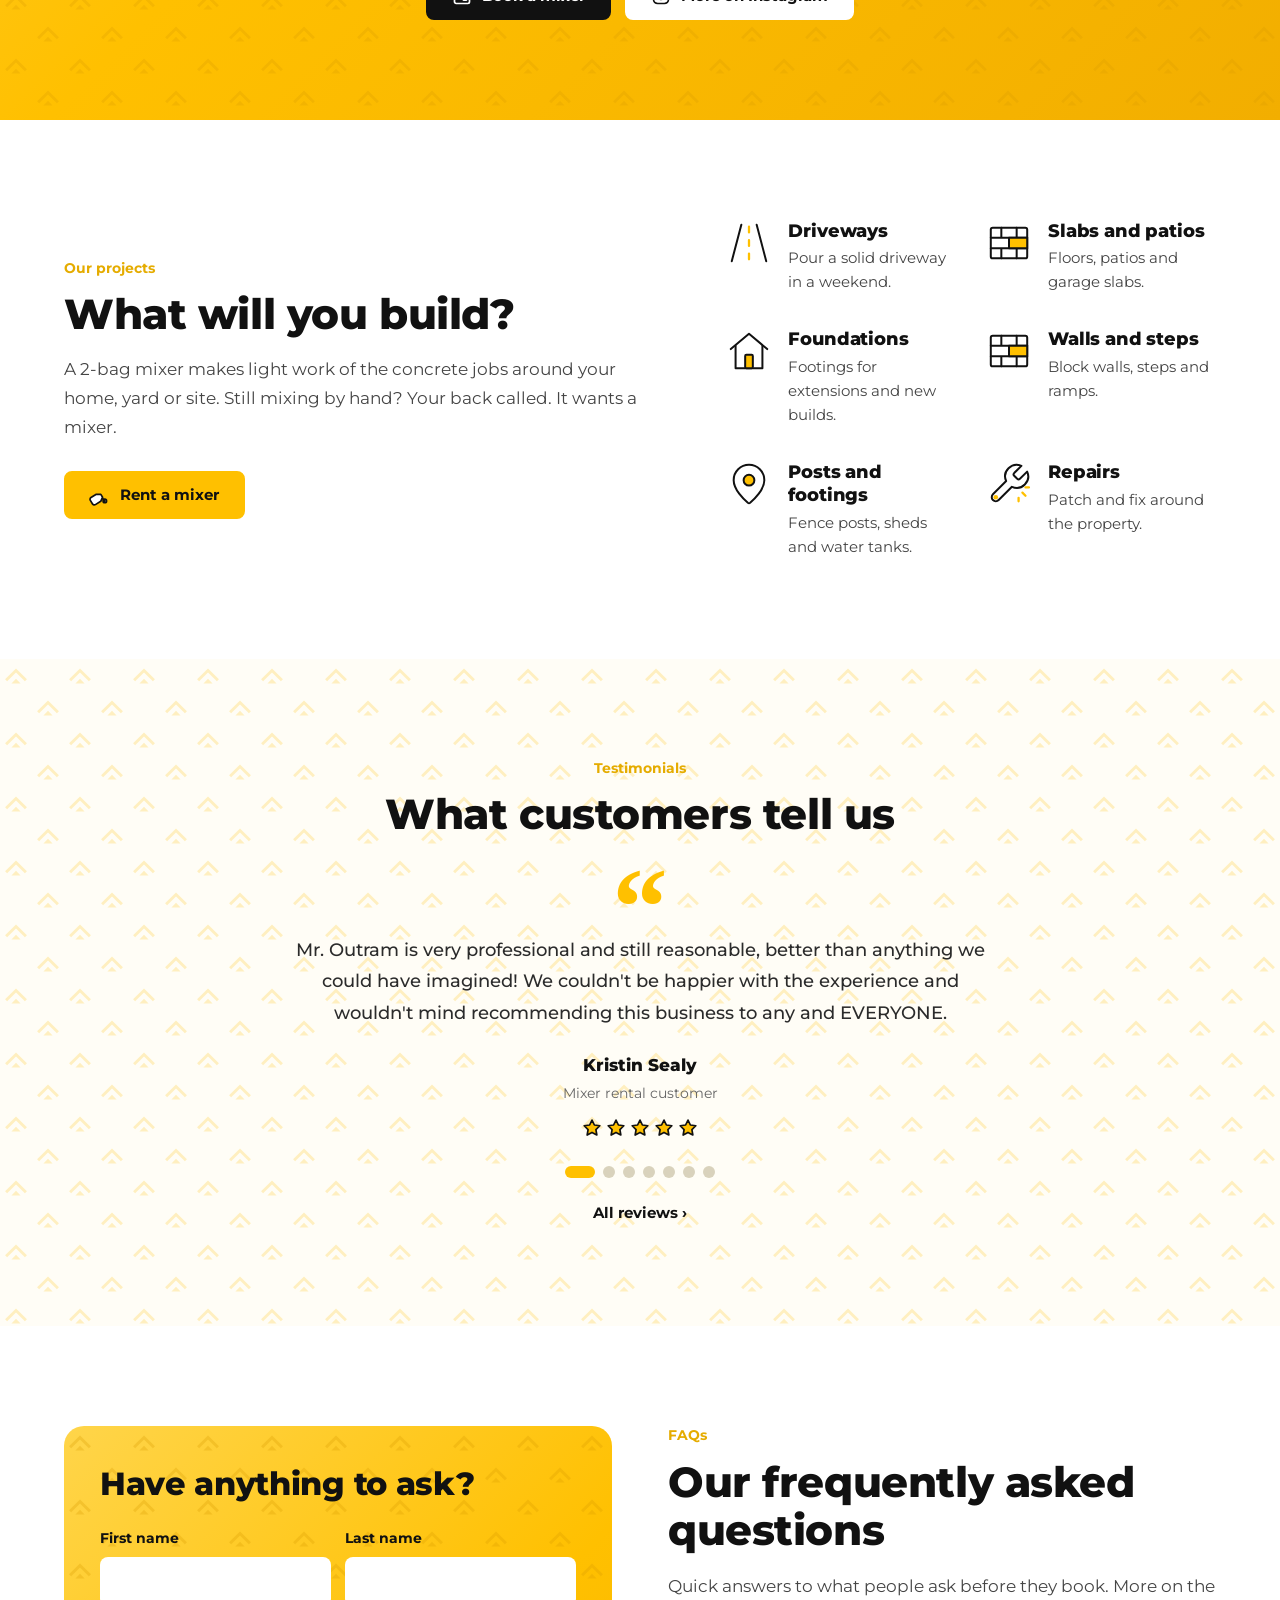
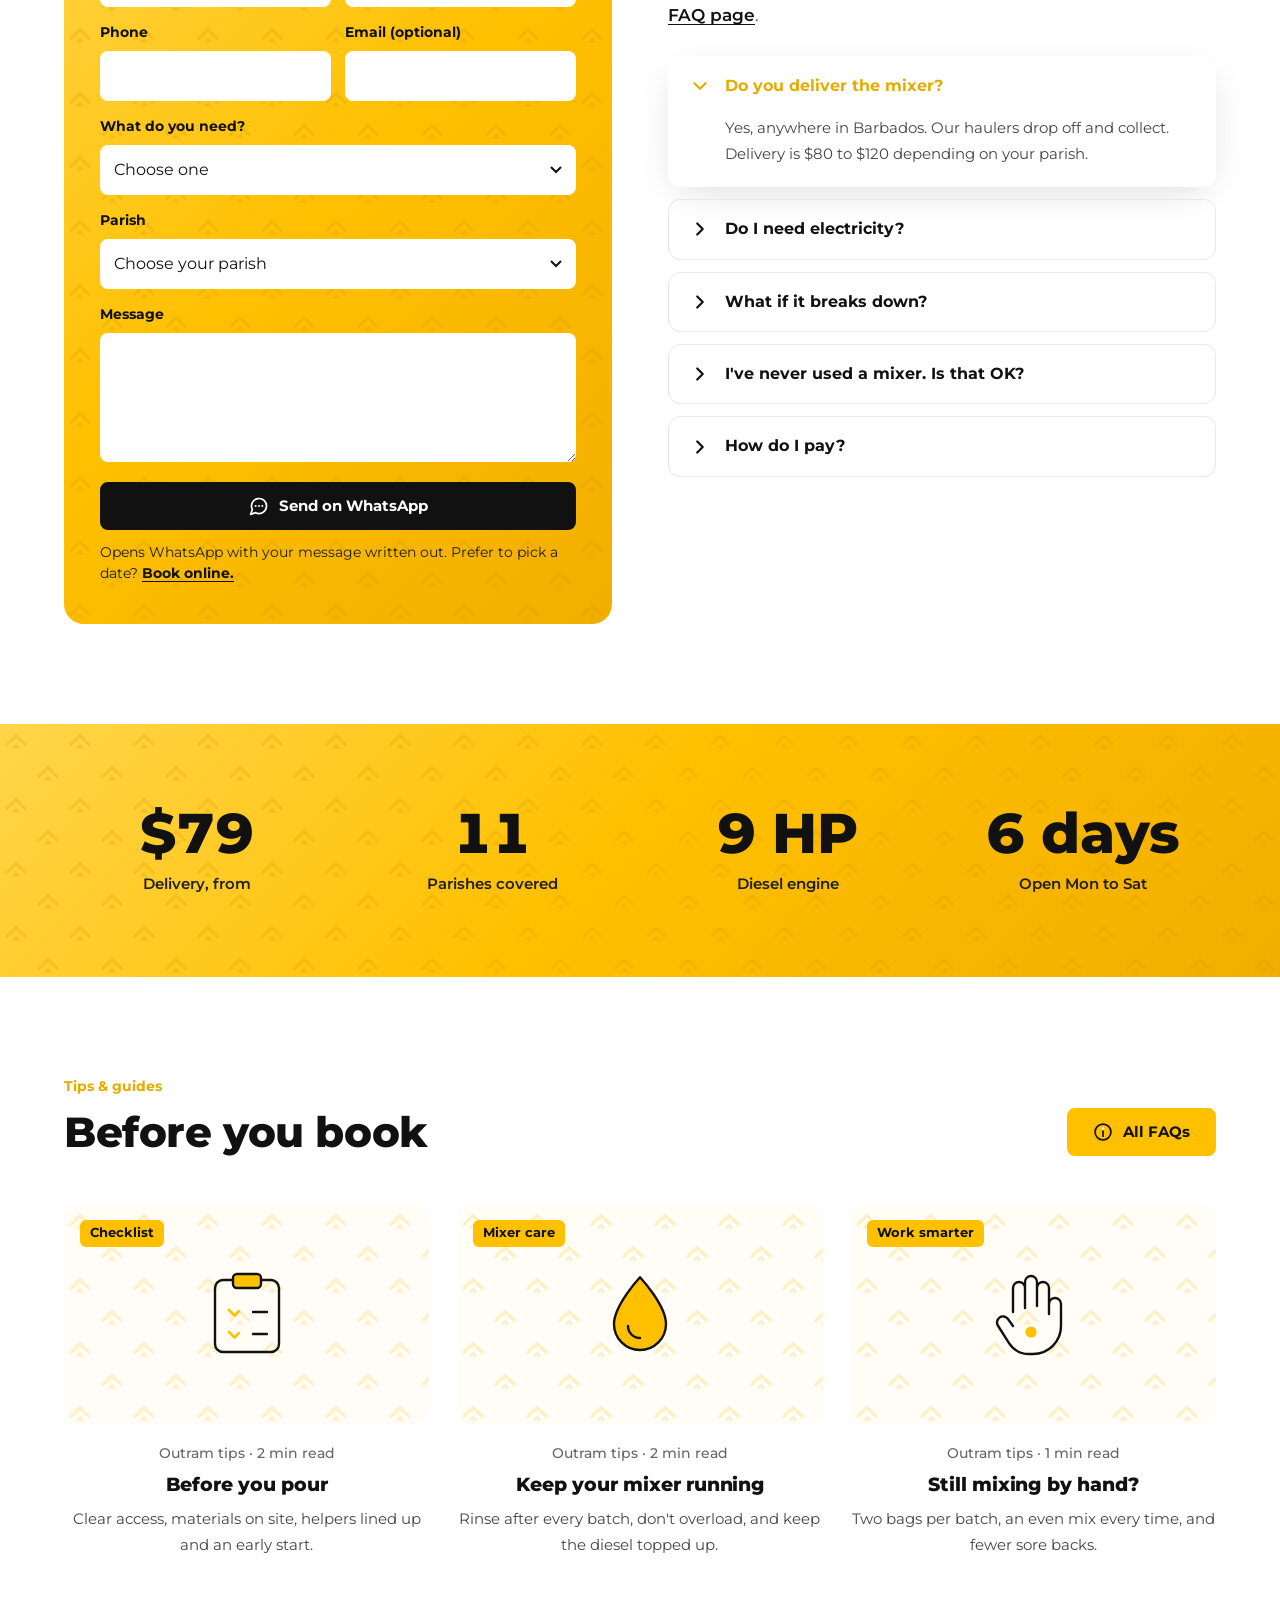
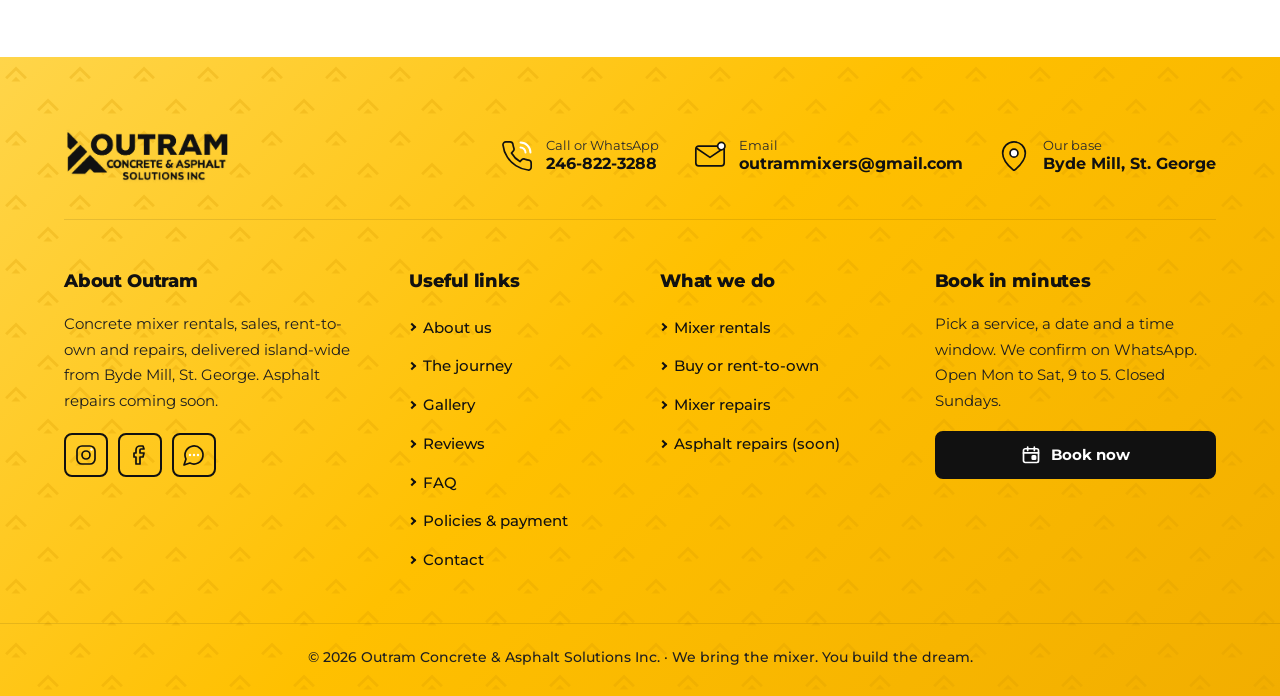
==== commit 2577fd1c: "Add Journey articles (site page + dashboard editor), logo-mark watermark, fix logo name on printouts" ====
--- a/index.html
+++ b/index.html
@@ -14,7 +14,7 @@
 <link rel="preconnect" href="https://fonts.googleapis.com">
 <link rel="preconnect" href="https://fonts.gstatic.com" crossorigin>
 <link rel="stylesheet" href="https://fonts.googleapis.com/css2?family=Montserrat:wght@400;500;600;700;800&amp;display=swap">
-<link rel="stylesheet" href="styles.css?v=f3749741">
+<link rel="stylesheet" href="styles.css?v=0f9d0d15">
 <script>document.documentElement.className+=" js";</script>
 <script type="application/ld+json">{"@context": "https://schema.org", "@type": "LocalBusiness", "name": "Outram Concrete & Asphalt Solutions Inc", "alternateName": "Outram Mixer Rentals", "slogan": "We bring the mixer. You build the dream.", "founder": {"@type": "Person", "name": "Ijariah Outram"}, "description": "Outram Concrete & Asphalt Solutions Inc is a Barbados-based construction equipment company specialising in equipment sales, rentals, repairs and flexible rent-to-own opportunities.", "image": "founder.jpg", "logo": "logo.png", "telephone": "+1-246-822-3288", "email": "outrammixers@gmail.com", "address": {"@type": "PostalAddress", "streetAddress": "Byde Mill", "addressLocality": "St. George", "addressCountry": "BB"}, "openingHours": "Mo-Sa 09:00-17:00", "areaServed": {"@type": "Country", "name": "Barbados"}, "sameAs": ["https://www.instagram.com/outramconcreteandasphalt/", "https://www.facebook.com/p/Outram-Mixer-RentalsOutram-Mixer-Rentals-61550257255957/"]}</script>
 </head>
@@ -28,7 +28,7 @@
     </a>
     <nav class="nav" id="site-nav" aria-label="Main">
       <ul>
-        <li><a class="nav-link" href="index.html" aria-current="page">Home</a></li><li><a class="nav-link" href="rent.html">Rent</a></li><li><a class="nav-link" href="buy.html">Buy</a></li><li><a class="nav-link" href="maintenance.html">Repairs</a></li><li><a class="nav-link" href="pothole-repair.html">Asphalt</a></li><li><button class="nav-link more-btn" type="button" aria-expanded="false" aria-controls="more-menu">More <svg class="chev" viewBox="0 0 12 8" aria-hidden="true"><path d="M1 1.5l5 5 5-5" fill="none" stroke="currentColor" stroke-width="2" stroke-linecap="round" stroke-linejoin="round"/></svg></button><div class="dropdown" id="more-menu" hidden><a href="about.html">About us</a><a href="gallery.html">Gallery</a><a href="reviews.html">Reviews</a><a href="faq.html">FAQ</a><a href="policies.html">Policies &amp; payment</a><a href="contact.html">Contact</a></div></li>
+        <li><a class="nav-link" href="index.html" aria-current="page">Home</a></li><li><a class="nav-link" href="rent.html">Rent</a></li><li><a class="nav-link" href="buy.html">Buy</a></li><li><a class="nav-link" href="maintenance.html">Repairs</a></li><li><a class="nav-link" href="pothole-repair.html">Asphalt</a></li><li><button class="nav-link more-btn" type="button" aria-expanded="false" aria-controls="more-menu">More <svg class="chev" viewBox="0 0 12 8" aria-hidden="true"><path d="M1 1.5l5 5 5-5" fill="none" stroke="currentColor" stroke-width="2" stroke-linecap="round" stroke-linejoin="round"/></svg></button><div class="dropdown" id="more-menu" hidden><a href="about.html">About us</a><a href="journal.html">The journey</a><a href="gallery.html">Gallery</a><a href="reviews.html">Reviews</a><a href="faq.html">FAQ</a><a href="policies.html">Policies &amp; payment</a><a href="contact.html">Contact</a></div></li>
       </ul>
     </nav>
     <div class="head-actions">
@@ -237,7 +237,7 @@
       <div>
         <h3>Useful links</h3>
         <ul class="ft-links">
-          <li><a href="about.html">About us</a></li><li><a href="gallery.html">Gallery</a></li><li><a href="reviews.html">Reviews</a></li><li><a href="faq.html">FAQ</a></li><li><a href="policies.html">Policies &amp; payment</a></li><li><a href="contact.html">Contact</a></li>
+          <li><a href="about.html">About us</a></li><li><a href="journal.html">The journey</a></li><li><a href="gallery.html">Gallery</a></li><li><a href="reviews.html">Reviews</a></li><li><a href="faq.html">FAQ</a></li><li><a href="policies.html">Policies &amp; payment</a></li><li><a href="contact.html">Contact</a></li>
         </ul>
       </div>
       <div>
@@ -261,6 +261,6 @@
 <a class="wa-float" href="https://wa.me/12468223288" aria-label="Chat with Outram on WhatsApp"><svg class="ai" viewBox="0 0 24 24" aria-hidden="true"><path class="o" d="M7.9 20A9 9 0 1 0 4 16.1L2 22z"/><circle class="yd a-d1" cx="8" cy="12" r="1.2"/><circle class="yd a-d2" cx="12" cy="12" r="1.2"/><circle class="yd a-d3" cx="16" cy="12" r="1.2"/></svg></a>
 <div id="toast" role="status" aria-live="polite"></div>
 <script src="firebase-config.js?v=10f6dff8"></script>
-<script src="site.js?v=09fb3b00"></script>
+<script src="site.js?v=35af903c"></script>
 </body>
 </html>
--- a/styles.css
+++ b/styles.css
@@ -931,3 +931,42 @@
   .js .reveal{opacity:1;translate:none}
   .tcard:hover,.card:hover,.tip:hover,.parish:hover,.step:hover,.btn:hover{transform:none}
 }
+
+/* ---------- Journey (posts from the dashboard) ---------- */
+.journal .posts{display:grid}
+.j-loading{color:#6b6b6b;font-weight:600;margin:0}
+.post{display:grid;grid-template-columns:minmax(0,5fr) minmax(0,7fr);gap:44px;align-items:center;padding:44px 0;border-top:1px solid rgba(17,17,17,.12)}
+.post:first-child{border-top:0;padding-top:0}
+.post:last-child{padding-bottom:0}
+.post.nocover{grid-template-columns:minmax(0,760px)}
+.post.lead{grid-template-columns:minmax(0,7fr) minmax(0,5fr)}
+.post.lead.nocover{grid-template-columns:minmax(0,860px)}
+.post-cover img{width:100%;aspect-ratio:3/2;object-fit:cover;border-radius:16px;display:block;transition:transform .5s ease}
+.post-cover{display:block;overflow:hidden;border-radius:16px}
+.post-cover:hover img{transform:scale(1.03)}
+.post-date{font-size:14px;font-weight:600;color:#6b6b6b;margin:0 0 10px}
+.post h2{font-size:clamp(24px,2.6vw,32px);line-height:1.15;margin:0 0 12px}
+.post.lead h2{font-size:clamp(28px,3.4vw,42px)}
+.post h2 a{color:inherit;text-decoration:none;background:linear-gradient(#FFC000,#FFC000) 0 100%/0 3px no-repeat;transition:background-size .3s ease}
+.post h2 a:hover{background-size:100% 3px}
+.post-tx p:not(.post-date){font-size:17px;line-height:1.65;margin:0 0 16px;color:#333}
+.j-empty{max-width:720px}
+.j-empty .big-quote{margin:12px 0 18px}
+.j-empty p{font-size:17px;line-height:1.65}
+.story{max-width:740px;margin:0 auto}
+.story .back{display:inline-block;margin-bottom:22px}
+.story h1{font-size:clamp(32px,5vw,52px);line-height:1.08;margin:0 0 16px}
+.story-sum{font-size:20px;line-height:1.55;color:#333;margin:0 0 20px}
+.story-by{display:flex;flex-direction:column;font-size:14px;color:#6b6b6b;margin:0;padding-left:14px;border-left:4px solid #FFC000}
+.story-by b{color:#111;font-size:15px}
+.story-cover{width:100%;border-radius:18px;display:block;margin:34px 0 8px}
+.prose{margin-top:30px}
+.prose p{font-size:18px;line-height:1.78;margin:0 0 1.25em;color:#222}
+.prose h2{font-size:clamp(22px,2.6vw,28px);line-height:1.2;margin:1.7em 0 .6em}
+.prose blockquote{margin:1.8em 0;padding:2px 0 2px 24px;border-left:5px solid #FFC000}
+.prose blockquote p{font-size:clamp(21px,2.4vw,26px);line-height:1.4;font-weight:700;color:#111;margin:0}
+.story-foot{display:flex;flex-wrap:wrap;align-items:center;justify-content:space-between;gap:18px;margin-top:40px;padding-top:26px;border-top:1px solid rgba(17,17,17,.12)}
+@media (max-width:800px){
+  .post,.post.lead{grid-template-columns:1fr;gap:20px;padding:34px 0}
+  .prose p{font-size:17px}
+}
